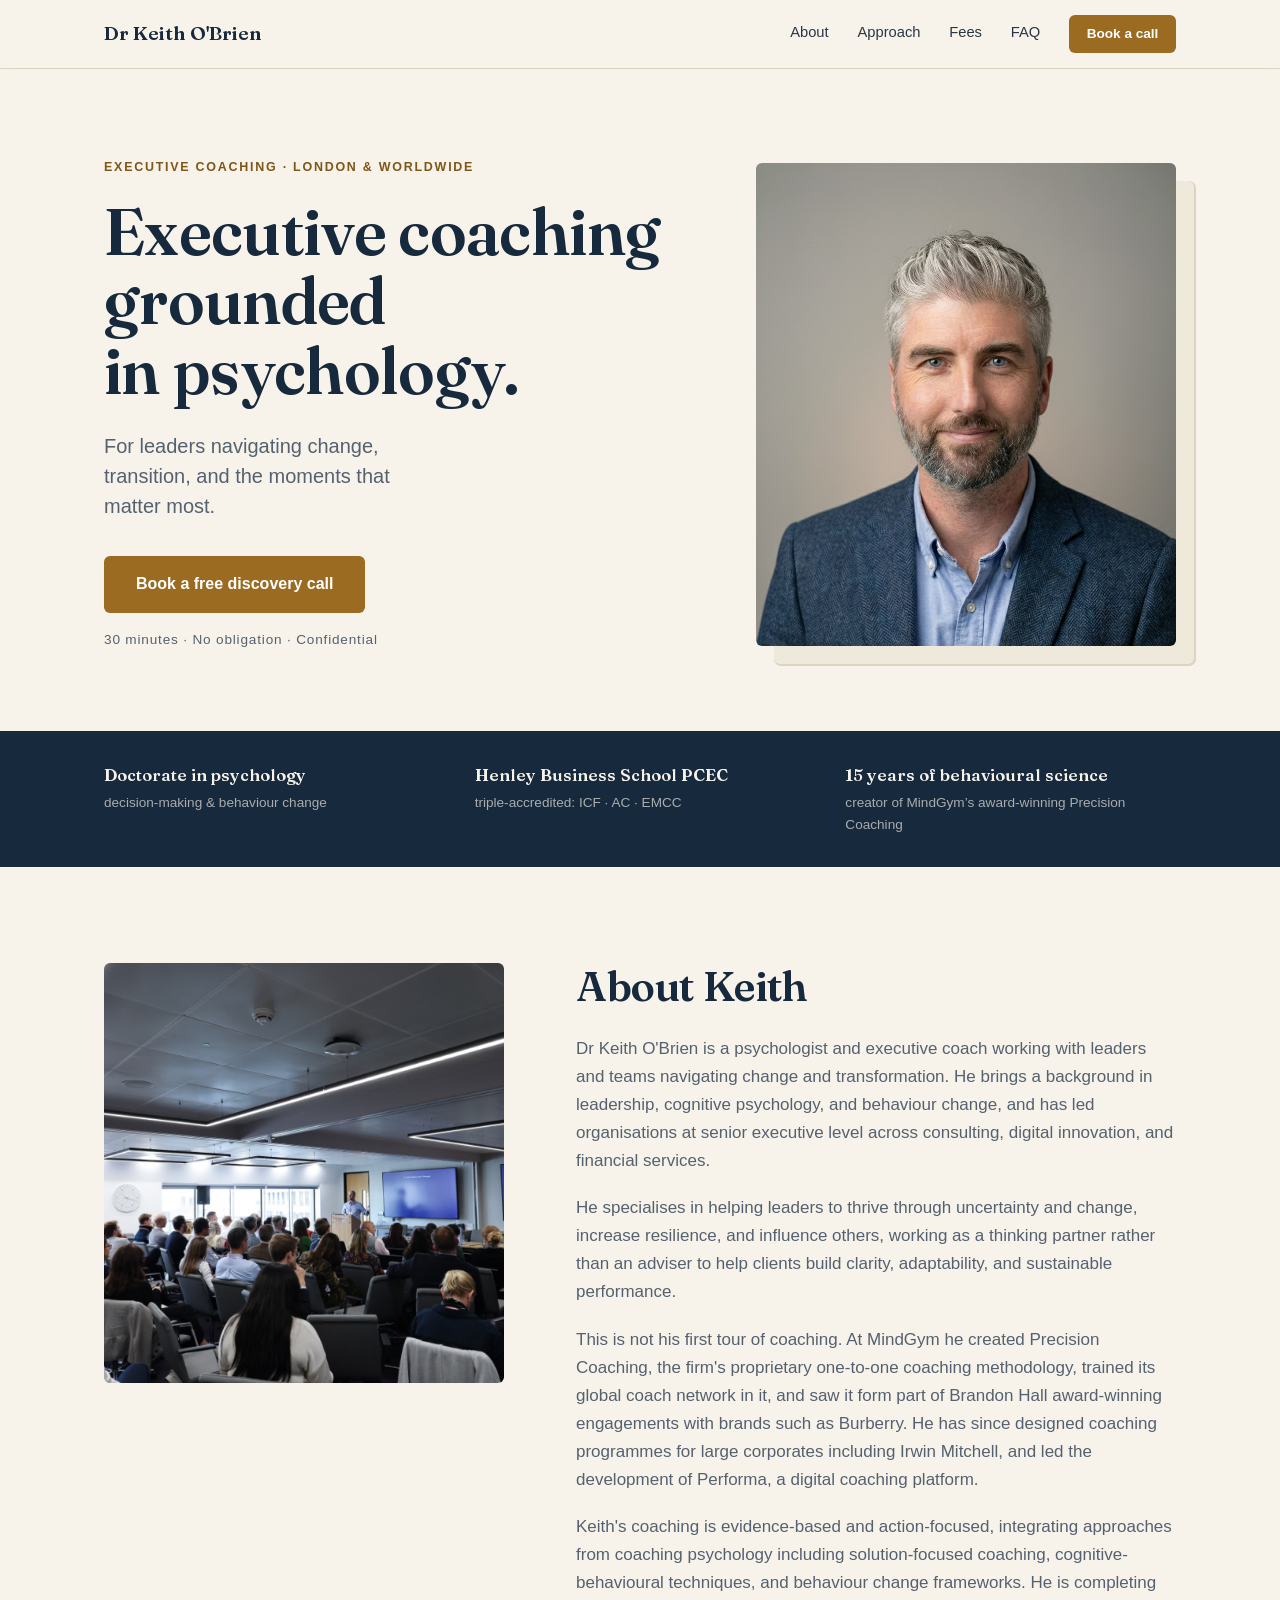
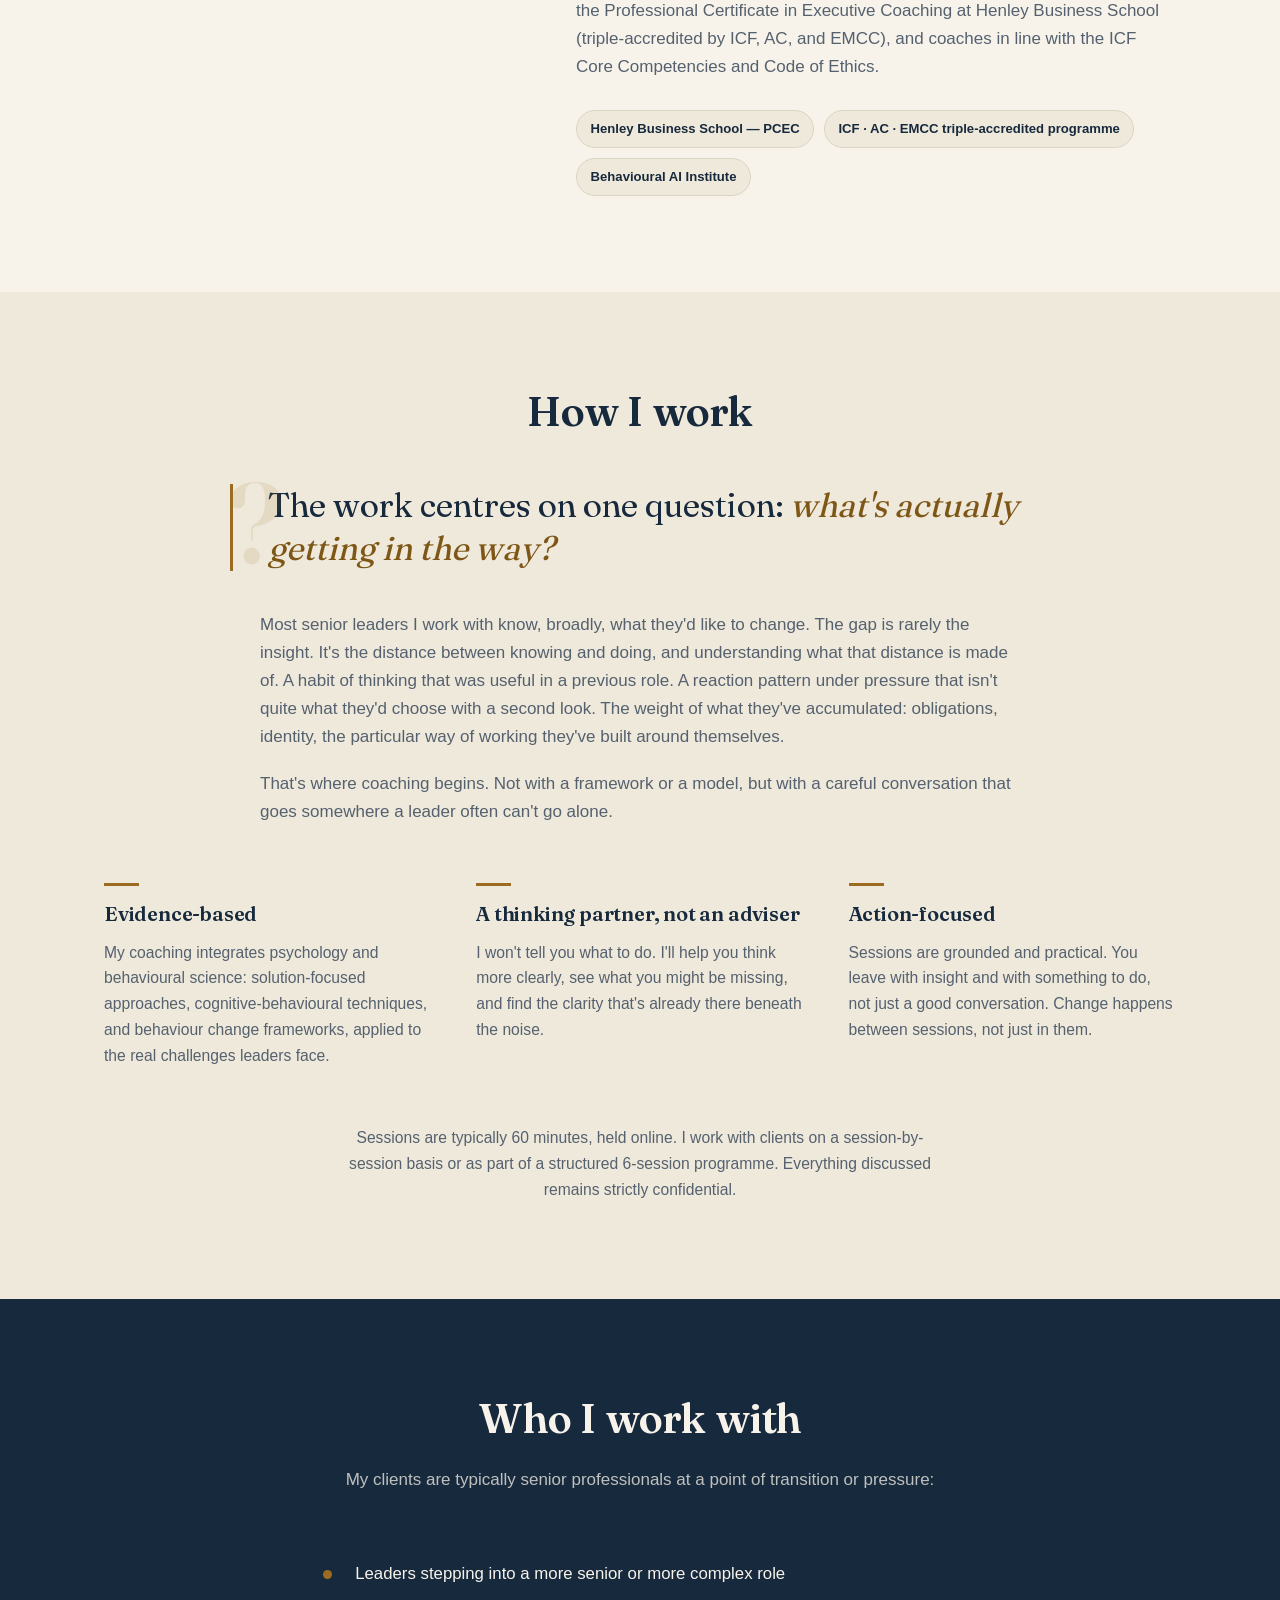
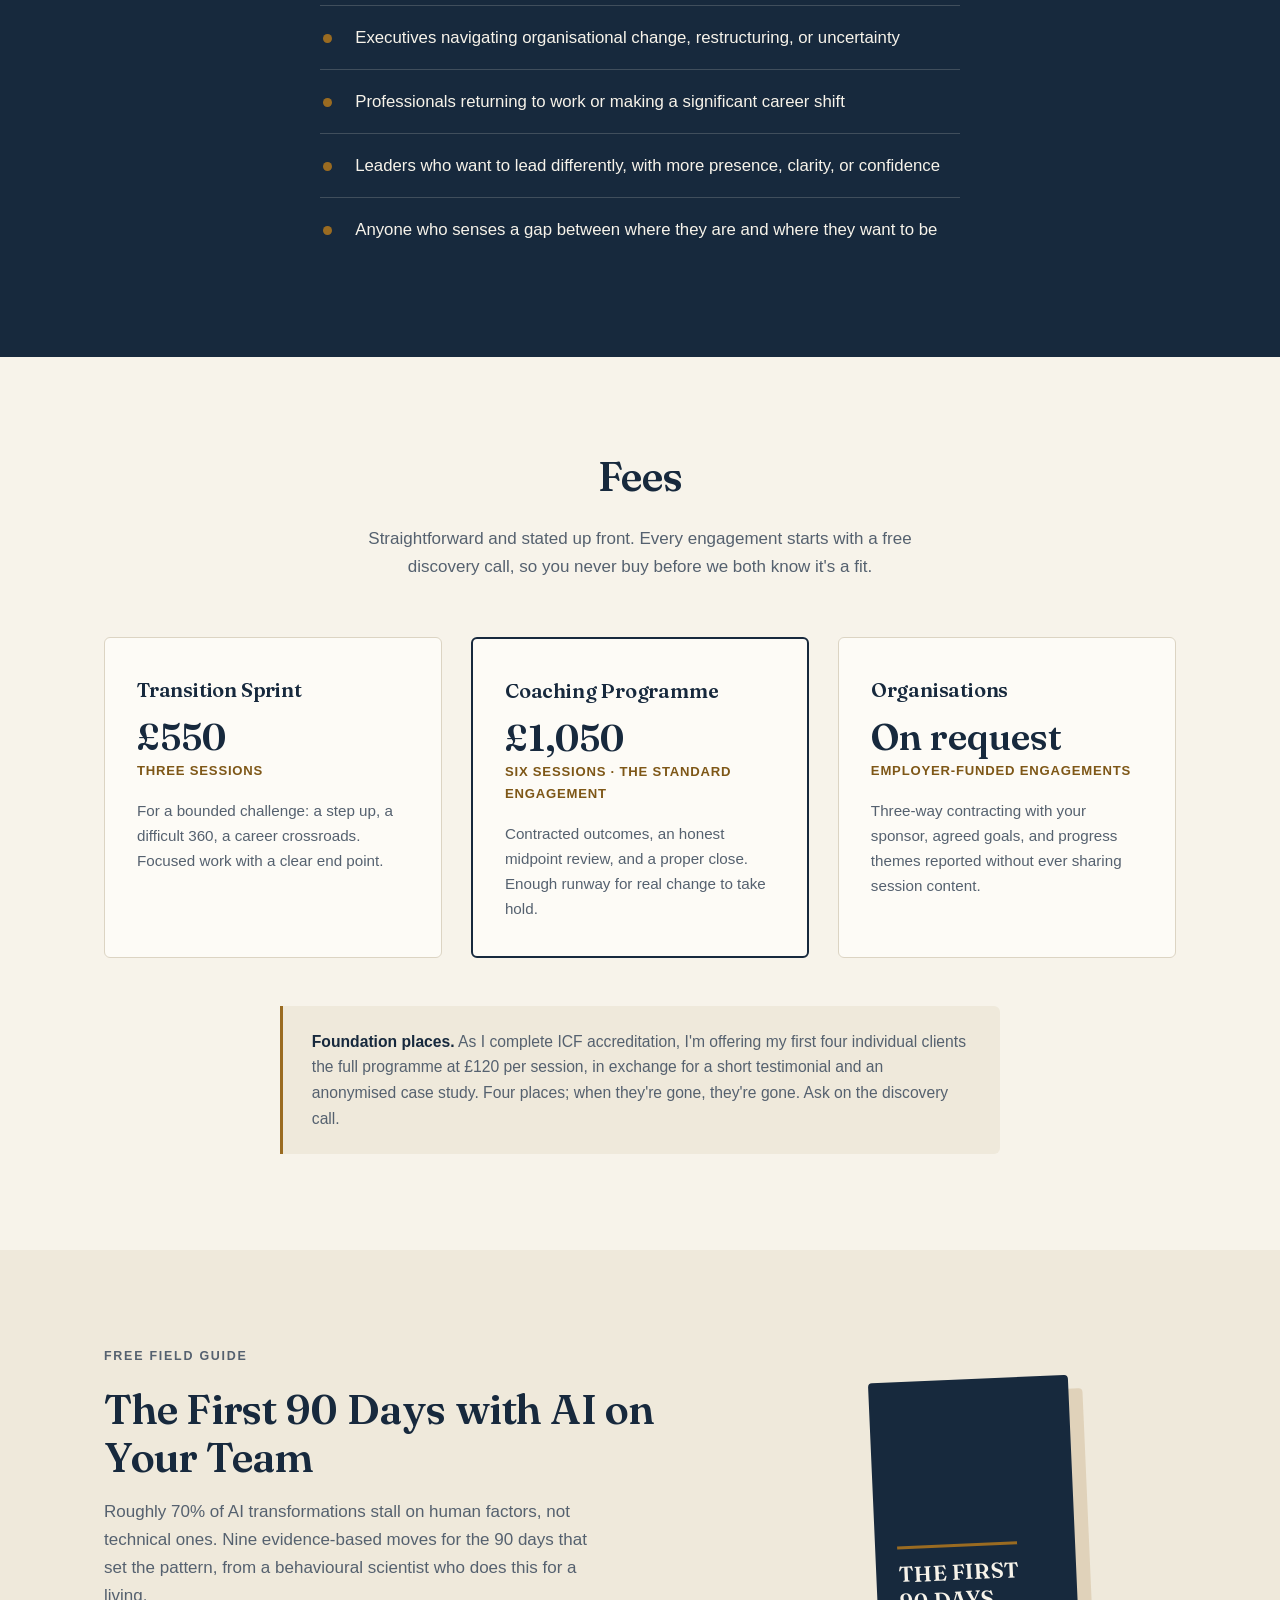
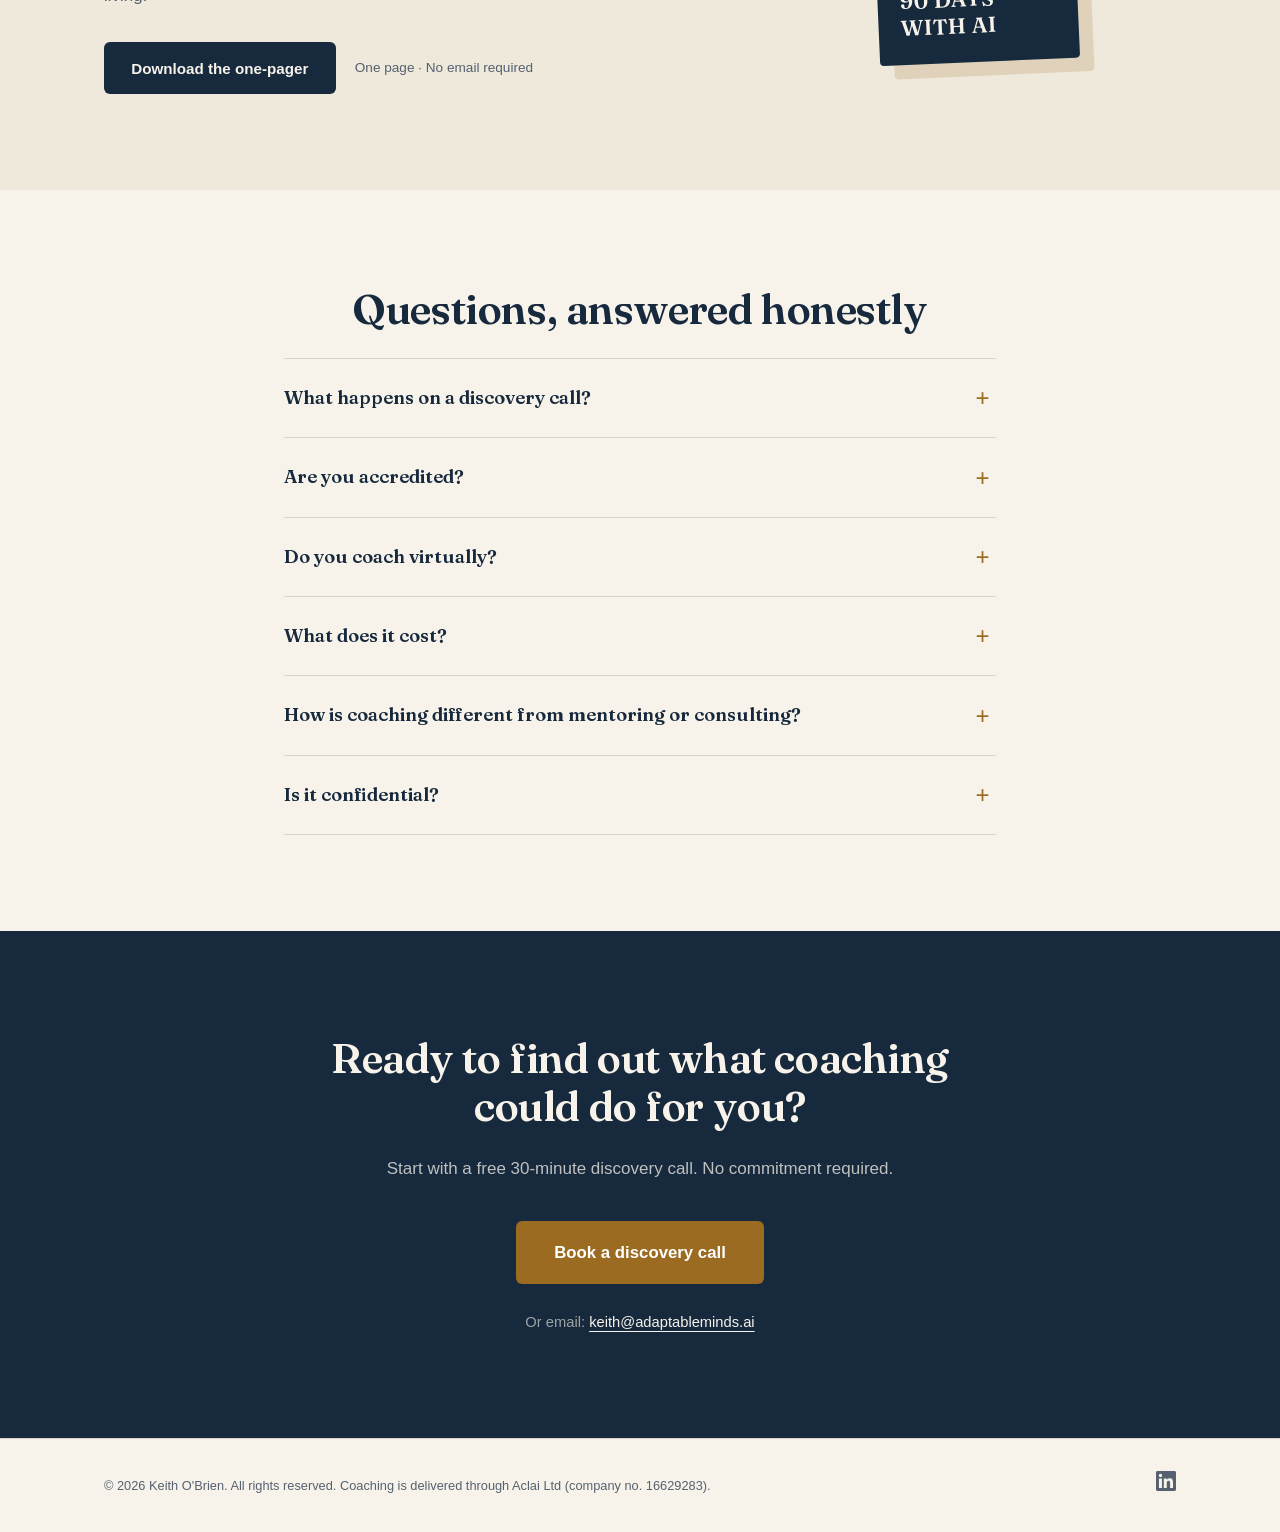
==== index.html @ 2663811c "content: coaching-systems track record in About + credentials strip (Precision Coaching, Brandon Hal" ====
<!DOCTYPE html>
<html lang="en-GB">
<head>
  <meta charset="utf-8">
  <meta name="viewport" content="width=device-width, initial-scale=1">
  <title>Dr Keith O'Brien — Executive Coach &amp; Behavioural Scientist</title>
  <meta name="description" content="Evidence-based executive coaching from a psychologist and behavioural scientist, for leaders navigating change, transition and AI. London &amp; virtual.">
  <link rel="canonical" href="https://drkeithobrien.com/">
  <link rel="icon" href="assets/favicon.svg" type="image/svg+xml">

  <!-- Open Graph / social -->
  <meta property="og:type" content="website">
  <meta property="og:url" content="https://drkeithobrien.com/">
  <meta property="og:title" content="Dr Keith O'Brien — Executive Coach &amp; Behavioural Scientist">
  <meta property="og:description" content="Evidence-based executive coaching for leaders navigating change, transition and AI. London &amp; virtual.">
  <meta property="og:image" content="https://drkeithobrien.com/assets/og-image.png">
  <meta name="twitter:card" content="summary_large_image">
  <meta name="twitter:image" content="https://drkeithobrien.com/assets/og-image.png">

  <script type="application/ld+json">
  {
    "@context": "https://schema.org",
    "@type": "ProfessionalService",
    "name": "Dr Keith O'Brien — Executive Coaching",
    "description": "Evidence-based executive coaching from a psychologist and behavioural scientist, for senior leaders navigating change, transition and AI disruption.",
    "url": "https://drkeithobrien.com",
    "founder": {
      "@type": "Person",
      "name": "Dr Keith O'Brien",
      "jobTitle": "Executive Coach & Behavioural Scientist",
      "alumniOf": "Henley Business School"
    },
    "areaServed": ["London", "United Kingdom", "Remote"],
    "serviceType": "Executive Coaching",
    "priceRange": "££"
  }
  </script>

  <link rel="preload" href="assets/fonts/fraunces-latin.woff2" as="font" type="font/woff2" crossorigin>
  <link rel="stylesheet" href="styles.css">

  <!-- Analytics slot (Cloudflare Web Analytics — cookie-free, no banner needed).
       Uncomment and add your token from dash.cloudflare.com → Web Analytics:
  <script defer src="https://static.cloudflareinsights.com/beacon.min.js" data-cf-beacon='{"token": "YOUR_TOKEN"}'></script>
  -->
</head>
<body>

<a class="skip-link" href="#main">Skip to content</a>

<header class="nav" id="top">
  <div class="wrap nav-inner">
    <a class="nav-name" href="#top">Dr Keith O'Brien</a>
    <nav class="nav-links" id="nav-links" aria-label="Site">
      <a href="#about">About</a>
      <a href="#approach">Approach</a>
      <a href="#fees">Fees</a>
      <a href="#faq">FAQ</a>
      <a class="btn btn-small" href="https://calendar.app.google/C1CwyNU5dZQMs4tZA" target="_blank" rel="noopener noreferrer">Book a call</a>
    </nav>
    <button class="nav-toggle" id="nav-toggle" aria-expanded="false" aria-controls="nav-links" aria-label="Menu">
      <span></span><span></span>
    </button>
  </div>
</header>

<main id="main">

  <!-- ======================= HERO ======================= -->
  <section class="hero">
    <div class="wrap hero-grid">
      <div class="hero-copy rise">
        <p class="eyebrow">Executive coaching &middot; London &amp; worldwide</p>
        <h1>Executive coaching grounded in&nbsp;psychology.</h1>
        <p class="hero-sub">For leaders navigating change, transition, and the moments that matter most.</p>
        <p class="hero-cta">
          <a class="btn btn-primary" href="https://calendar.app.google/C1CwyNU5dZQMs4tZA" target="_blank" rel="noopener noreferrer">Book a free discovery call</a>
        </p>
        <p class="hero-note">30 minutes &middot; No obligation &middot; Confidential</p>
      </div>
      <figure class="hero-photo rise rise-late">
        <img src="assets/keith-photo.jpg" alt="Dr Keith O'Brien, executive coach" width="832" height="1248" fetchpriority="high">
      </figure>
    </div>
  </section>

  <!-- ================== CREDENTIALS STRIP ================== -->
  <section class="cred" aria-label="Credentials">
    <div class="wrap cred-inner">
      <p><strong>Doctorate in psychology</strong><span>decision-making &amp; behaviour change</span></p>
      <p><strong>Henley Business School PCEC</strong><span>triple-accredited: ICF &middot; AC &middot; EMCC</span></p>
      <p><strong>15 years of behavioural science</strong><span>creator of MindGym’s award-winning Precision Coaching</span></p>
    </div>
  </section>

  <!-- ======================= ABOUT ======================= -->
  <section class="about section" id="about">
    <div class="wrap about-grid">
      <figure class="about-photo reveal">
        <img src="assets/hero-speaking.jpg" alt="Dr Keith O'Brien speaking to an audience of leaders" width="1600" height="1067" loading="lazy">
      </figure>
      <div class="about-copy reveal">
        <h2>About Keith</h2>
        <p>Dr Keith O'Brien is a psychologist and executive coach working with leaders and teams navigating change and transformation. He brings a background in leadership, cognitive psychology, and behaviour change, and has led organisations at senior executive level across consulting, digital innovation, and financial services.</p>
        <p>He specialises in helping leaders to thrive through uncertainty and change, increase resilience, and influence others, working as a thinking partner rather than an adviser to help clients build clarity, adaptability, and sustainable performance.</p>
        <p>This is not his first tour of coaching. At MindGym he created Precision Coaching, the firm's proprietary one-to-one coaching methodology, trained its global coach network in it, and saw it form part of Brandon Hall award-winning engagements with brands such as Burberry. He has since designed coaching programmes for large corporates including Irwin Mitchell, and led the development of Performa, a digital coaching platform.</p>
        <p>Keith's coaching is evidence-based and action-focused, integrating approaches from coaching psychology including solution-focused coaching, cognitive-behavioural techniques, and behaviour change frameworks. He is completing the Professional Certificate in Executive Coaching at Henley Business School (triple-accredited by ICF, AC, and EMCC), and coaches in line with the ICF Core Competencies and Code of Ethics.</p>
        <ul class="badges" aria-label="Accreditations">
          <li>Henley Business School — PCEC</li>
          <li>ICF &middot; AC &middot; EMCC triple-accredited programme</li>
          <li>Behavioural AI Institute</li>
        </ul>
      </div>
    </div>
  </section>

  <!-- ====================== APPROACH ====================== -->
  <section class="approach section section-alt" id="approach">
    <div class="wrap">
      <h2 class="centered">How I work</h2>
      <div class="question reveal">
        <p class="question-mark" aria-hidden="true">?</p>
        <p class="question-text">The work centres on one question: <em>what's actually getting in the way?</em></p>
      </div>
      <div class="approach-lede reveal">
        <p>Most senior leaders I work with know, broadly, what they'd like to change. The gap is rarely the insight. It's the distance between knowing and doing, and understanding what that distance is made of. A habit of thinking that was useful in a previous role. A reaction pattern under pressure that isn't quite what they'd choose with a second look. The weight of what they've accumulated: obligations, identity, the particular way of working they've built around themselves.</p>
        <p>That's where coaching begins. Not with a framework or a model, but with a careful conversation that goes somewhere a leader often can't go alone.</p>
      </div>
      <div class="cols reveal">
        <div class="col">
          <h3>Evidence-based</h3>
          <p>My coaching integrates psychology and behavioural science: solution-focused approaches, cognitive-behavioural techniques, and behaviour change frameworks, applied to the real challenges leaders face.</p>
        </div>
        <div class="col">
          <h3>A thinking partner, not an adviser</h3>
          <p>I won't tell you what to do. I'll help you think more clearly, see what you might be missing, and find the clarity that's already there beneath the noise.</p>
        </div>
        <div class="col">
          <h3>Action-focused</h3>
          <p>Sessions are grounded and practical. You leave with insight and with something to do, not just a good conversation. Change happens between sessions, not just in them.</p>
        </div>
      </div>
      <p class="approach-logistics">Sessions are typically 60 minutes, held online. I work with clients on a session-by-session basis or as part of a structured 6-session programme. Everything discussed remains strictly confidential.</p>
    </div>
  </section>

  <!-- ==================== WHO I WORK WITH ==================== -->
  <section class="who section section-dark">
    <div class="wrap narrow">
      <h2 class="centered">Who I work with</h2>
      <p class="who-lede">My clients are typically senior professionals at a point of transition or pressure:</p>
      <ul class="who-list">
        <li>Leaders stepping into a more senior or more complex role</li>
        <li>Executives navigating organisational change, restructuring, or uncertainty</li>
        <li>Professionals returning to work or making a significant career shift</li>
        <li>Leaders who want to lead differently, with more presence, clarity, or confidence</li>
        <li>Anyone who senses a gap between where they are and where they want to be</li>
      </ul>
    </div>
  </section>

  <!-- ======================== FEES ======================== -->
  <section class="fees section" id="fees">
    <div class="wrap">
      <h2 class="centered">Fees</h2>
      <p class="fees-lede">Straightforward and stated up front. Every engagement starts with a free discovery call, so you never buy before we both know it's a fit.</p>
      <div class="fee-cards">
        <div class="fee-card reveal">
          <h3>Transition Sprint</h3>
          <p class="fee-price">£550</p>
          <p class="fee-meta">Three sessions</p>
          <p>For a bounded challenge: a step up, a difficult 360, a career crossroads. Focused work with a clear end point.</p>
        </div>
        <div class="fee-card fee-card-featured reveal">
          <h3>Coaching Programme</h3>
          <p class="fee-price">£1,050</p>
          <p class="fee-meta">Six sessions &middot; the standard engagement</p>
          <p>Contracted outcomes, an honest midpoint review, and a proper close. Enough runway for real change to take hold.</p>
        </div>
        <div class="fee-card reveal">
          <h3>Organisations</h3>
          <p class="fee-price">On request</p>
          <p class="fee-meta">Employer-funded engagements</p>
          <p>Three-way contracting with your sponsor, agreed goals, and progress themes reported without ever sharing session content.</p>
        </div>
      </div>
      <p class="fees-foundation"><strong>Foundation places.</strong> As I complete ICF accreditation, I'm offering my first four individual clients the full programme at £120 per session, in exchange for a short testimonial and an anonymised case study. Four places; when they're gone, they're gone. Ask on the discovery call.</p>
    </div>
  </section>

  <!-- ===================== LEAD MAGNET ===================== -->
  <section class="magnet section section-alt" id="guide">
    <div class="wrap magnet-inner reveal">
      <div class="magnet-copy">
        <p class="eyebrow">Free field guide</p>
        <h2>The First 90 Days with AI on Your Team</h2>
        <p>Roughly 70% of AI transformations stall on human factors, not technical ones. Nine evidence-based moves for the 90 days that set the pattern, from a behavioural scientist who does this for a living.</p>
        <p class="magnet-cta">
          <a class="btn btn-secondary" href="assets/first-90-days-with-ai.pdf" download>Download the one-pager</a>
          <span class="magnet-note">One page &middot; No email required</span>
        </p>
      </div>
      <div class="magnet-visual" aria-hidden="true">
        <div class="magnet-doc">
          <span>THE FIRST<br>90 DAYS<br>WITH AI</span>
        </div>
      </div>
    </div>
  </section>

  <!-- ===================== TESTIMONIALS =====================
       Ready to publish: uncomment when real client quotes arrive.
       One <figure> per quote. Do not publish placeholder quotes.

  <section class="quotes section" id="testimonials">
    <div class="wrap">
      <h2 class="centered">What clients say</h2>
      <div class="quote-grid">
        <figure class="quote-card">
          <blockquote>QUOTE TEXT</blockquote>
          <figcaption>NAME — ROLE, CONTEXT</figcaption>
        </figure>
      </div>
    </div>
  </section>
  ======================================================== -->

  <!-- ========================= FAQ ========================= -->
  <section class="faq section" id="faq">
    <div class="wrap narrow">
      <h2 class="centered">Questions, answered honestly</h2>
      <details>
        <summary>What happens on a discovery call?</summary>
        <p>Thirty minutes, free, confidential, no obligation. You talk about what's prompted the interest; I explain how I work; we both decide whether it's a fit. No hard sell. If I'm not the right coach for you, I'll say so.</p>
      </details>
      <details>
        <summary>Are you accredited?</summary>
        <p>I trained through Henley Business School's Professional Certificate in Executive Coaching, the UK's only triple-accredited programme (recognised by the ICF, AC and EMCC), and I'm completing my ICF accreditation. I coach in line with the ICF Core Competencies and Code of Ethics, with regular supervision.</p>
      </details>
      <details>
        <summary>Do you coach virtually?</summary>
        <p>Yes. Most coaching is virtual, and the evidence shows outcomes are equivalent to in-person. I meet London clients face-to-face where it helps.</p>
      </details>
      <details>
        <summary>What does it cost?</summary>
        <p>A six-session programme is £1,050; a three-session Transition Sprint is £550. Organisational engagements are priced separately. A limited number of foundation places are available at a reduced rate while I complete my ICF hours. Ask on the discovery call.</p>
      </details>
      <details>
        <summary>How is coaching different from mentoring or consulting?</summary>
        <p>A consultant brings answers; a mentor brings experience; a coach brings the questions that help you find your own way through. I hold the psychology and behavioural science lightly in the background. It shapes what I notice and ask; it's not a lecture you receive.</p>
      </details>
      <details>
        <summary>Is it confidential?</summary>
        <p>Completely. Nothing you say leaves the room, including in organisational engagements, where sponsors receive agreed goals and progress themes, never content.</p>
      </details>
    </div>
  </section>

  <!-- ====================== FINAL CTA ====================== -->
  <section class="cta section-dark">
    <div class="wrap narrow centered">
      <h2>Ready to find out what coaching could do for&nbsp;you?</h2>
      <p class="cta-sub">Start with a free 30-minute discovery call. No commitment required.</p>
      <p><a class="btn btn-primary btn-large" href="https://calendar.app.google/C1CwyNU5dZQMs4tZA" target="_blank" rel="noopener noreferrer">Book a discovery call</a></p>
      <p class="cta-email">Or email: <a href="mailto:keith@adaptableminds.ai">keith@adaptableminds.ai</a></p>
    </div>
  </section>

</main>

<footer class="footer">
  <div class="wrap footer-inner">
    <p>© 2026 Keith O'Brien. All rights reserved. Coaching is delivered through Aclai Ltd (company no. 16629283).</p>
    <a href="https://www.linkedin.com/in/keithmobrien/" target="_blank" rel="noopener noreferrer" aria-label="Keith O'Brien on LinkedIn">
      <svg width="20" height="20" viewBox="0 0 24 24" fill="currentColor" aria-hidden="true"><path d="M20.45 20.45h-3.55v-5.57c0-1.33-.03-3.04-1.85-3.04-1.86 0-2.14 1.45-2.14 2.94v5.67H9.35V9h3.41v1.56h.05c.47-.9 1.63-1.85 3.36-1.85 3.6 0 4.27 2.37 4.27 5.45v6.29zM5.34 7.43a2.06 2.06 0 1 1 0-4.12 2.06 2.06 0 0 1 0 4.12zM7.12 20.45H3.56V9h3.56v11.45zM22.22 0H1.77C.79 0 0 .77 0 1.72v20.55C0 23.23.79 24 1.77 24h20.45c.98 0 1.78-.77 1.78-1.73V1.72C24 .77 23.2 0 22.22 0z"/></svg>
    </a>
  </div>
</footer>

<script src="site.js" defer></script>
</body>
</html>
---- styles.css ----
/* ============================================================
   Dr Keith O'Brien — drkeithobrien.com
   Editorial authority: ivory ground, deep ink anchor, brass accent.
   Hand-written CSS. No framework. No external requests.
   ============================================================ */

@font-face {
  font-family: 'Fraunces';
  src: url('assets/fonts/fraunces-latin.woff2') format('woff2');
  font-weight: 300 700;
  font-style: normal;
  font-display: swap;
}

:root {
  --ivory: #F7F3EA;
  --ivory-deep: #EFE9DB;
  --ink: #17293D;
  --ink-soft: #22374F;
  --text: #2A3644;
  --text-muted: #55616F;
  --brass: #9A6B21;
  --brass-deep: #7E5717;
  --line: #DCD4C3;
  --line-dark: rgba(247, 243, 234, 0.18);
  --serif: 'Fraunces', 'Iowan Old Style', Palatino, Georgia, serif;
  --sans: 'Avenir Next', 'Segoe UI', 'Helvetica Neue', Helvetica, Arial, sans-serif;
  --wrap: 1120px;
  --radius: 6px;
}

* { margin: 0; padding: 0; box-sizing: border-box; }

html { scroll-behavior: smooth; scroll-padding-top: 5rem; }
@media (prefers-reduced-motion: reduce) {
  html { scroll-behavior: auto; }
  .reveal { opacity: 1 !important; transform: none !important; transition: none !important; }
}

body {
  font-family: var(--sans);
  font-size: 1.0625rem;
  line-height: 1.65;
  color: var(--text);
  background: var(--ivory);
  -webkit-font-smoothing: antialiased;
  text-rendering: optimizeLegibility;
}

img { max-width: 100%; height: auto; display: block; }

.wrap { max-width: var(--wrap); margin: 0 auto; padding: 0 1.5rem; }
.narrow { max-width: 760px; }
.centered { text-align: center; }
.section { padding: 6rem 0; }
.section-alt { background: var(--ivory-deep); }
.section-dark { background: var(--ink); color: var(--ivory); }

h1, h2, h3 { font-family: var(--serif); font-weight: 600; color: var(--ink); letter-spacing: -0.01em; }
.section-dark h2, .section-dark h3 { color: var(--ivory); }
h2 { font-size: clamp(1.9rem, 4vw, 2.6rem); line-height: 1.15; margin-bottom: 1.5rem; }
h3 { font-size: 1.25rem; margin-bottom: 0.6rem; }

.eyebrow {
  font-size: 0.78rem;
  font-weight: 600;
  letter-spacing: 0.14em;
  text-transform: uppercase;
  color: var(--brass-deep);
  margin-bottom: 1.2rem;
}

.skip-link {
  position: absolute; left: -999px; top: 0; z-index: 100;
  background: var(--ink); color: var(--ivory); padding: 0.6rem 1rem;
}
.skip-link:focus { left: 0; }

/* ---------- Buttons ---------- */
.btn {
  display: inline-block;
  font-family: var(--sans);
  font-weight: 600;
  text-decoration: none;
  border-radius: var(--radius);
  transition: background-color 0.18s ease, color 0.18s ease, transform 0.18s ease;
}
.btn-primary {
  background: var(--brass);
  color: #fff;
  padding: 0.95rem 2rem;
  font-size: 1rem;
}
.btn-primary:hover { background: var(--brass-deep); transform: translateY(-1px); }
.btn-large { padding: 1.1rem 2.4rem; font-size: 1.05rem; }
.btn-secondary {
  background: var(--ink);
  color: var(--ivory);
  padding: 0.85rem 1.7rem;
  font-size: 0.95rem;
}
.btn-secondary:hover { background: var(--ink-soft); }
.btn-small {
  background: var(--brass);
  color: #fff;
  padding: 0.5rem 1.1rem;
  font-size: 0.85rem;
}
.btn-small:hover { background: var(--brass-deep); }

/* ---------- Nav ---------- */
.nav {
  position: sticky; top: 0; z-index: 50;
  background: rgba(247, 243, 234, 0.92);
  backdrop-filter: blur(8px);
  border-bottom: 1px solid var(--line);
}
.nav-inner {
  display: flex; align-items: center; justify-content: space-between;
  height: 4.25rem;
}
.nav-name {
  font-family: var(--serif);
  font-size: 1.2rem;
  font-weight: 600;
  color: var(--ink);
  text-decoration: none;
}
.nav-links { display: flex; align-items: center; gap: 1.8rem; }
.nav-links a:not(.btn) {
  font-size: 0.92rem; font-weight: 500;
  color: var(--text); text-decoration: none;
  border-bottom: 2px solid transparent;
  padding-bottom: 2px;
  transition: border-color 0.15s ease;
}
.nav-links a:not(.btn):hover { border-color: var(--brass); }
.nav-toggle { display: none; }

/* ---------- Hero ---------- */
.hero { padding: 5.5rem 0 5rem; position: relative; overflow: hidden; }
.hero::after {
  /* quiet editorial rule: a single brass hairline down the page gutter */
  content: '';
  position: absolute; top: 0; bottom: 0; left: 50%;
  width: 1px; background: transparent;
}
.hero-grid {
  display: grid;
  grid-template-columns: minmax(0, 7fr) minmax(0, 5fr);
  gap: 4rem;
  align-items: center;
}
.hero h1 {
  font-size: clamp(2.6rem, 6vw, 4.1rem);
  line-height: 1.06;
  margin-bottom: 1.6rem;
}
.hero-sub {
  font-size: 1.25rem;
  line-height: 1.5;
  color: var(--text-muted);
  max-width: 30ch;
  margin-bottom: 2.2rem;
}
.hero-note { margin-top: 1rem; font-size: 0.85rem; letter-spacing: 0.06em; color: var(--text-muted); }
.hero-photo { position: relative; }
.hero-photo img {
  border-radius: var(--radius);
  aspect-ratio: 4 / 4.6;
  object-fit: cover;
  object-position: top;
  box-shadow: 18px 18px 0 0 var(--ivory-deep), 19px 19px 0 1px var(--line);
}

/* ---------- Credentials strip ---------- */
.cred { background: var(--ink); color: var(--ivory); padding: 1.9rem 0; }
.cred-inner {
  display: grid; grid-template-columns: repeat(3, 1fr); gap: 2.5rem;
}
.cred p { display: flex; flex-direction: column; gap: 0.15rem; font-size: 0.95rem; }
.cred strong { font-family: var(--serif); font-size: 1.05rem; font-weight: 600; }
.cred span { color: rgba(247, 243, 234, 0.65); font-size: 0.85rem; }

/* ---------- About ---------- */
.about-grid {
  display: grid;
  grid-template-columns: minmax(0, 2fr) minmax(0, 3fr);
  gap: 4.5rem;
  align-items: start;
}
.about-photo img {
  border-radius: var(--radius);
  aspect-ratio: 4 / 4.2;
  object-fit: cover;
  object-position: 55% 25%;
}
.about-copy p { margin-bottom: 1.2rem; color: var(--text-muted); }
.badges { list-style: none; display: flex; flex-wrap: wrap; gap: 0.6rem; padding-top: 0.6rem; }
.badges li {
  font-size: 0.82rem; font-weight: 600;
  color: var(--ink);
  background: var(--ivory-deep);
  border: 1px solid var(--line);
  padding: 0.45rem 0.85rem;
  border-radius: 999px;
}

/* ---------- Approach ---------- */
.question {
  max-width: 820px; margin: 3rem auto 2.5rem;
  position: relative;
  padding-left: 2.2rem;
  border-left: 3px solid var(--brass);
}
.question-mark {
  position: absolute; left: -0.4rem; top: -3.2rem;
  font-family: var(--serif); font-size: 7rem; font-weight: 600;
  color: var(--brass); opacity: 0.12;
  user-select: none;
}
.question-text {
  font-family: var(--serif);
  font-size: clamp(1.5rem, 3.2vw, 2.1rem);
  line-height: 1.3;
  color: var(--ink);
}
.question-text em { font-style: italic; color: var(--brass-deep); }
.approach-lede { max-width: 760px; margin: 0 auto 3.5rem; }
.approach-lede p { margin-bottom: 1.2rem; color: var(--text-muted); }
.cols { display: grid; grid-template-columns: repeat(3, 1fr); gap: 2.8rem; }
.col p { color: var(--text-muted); font-size: 0.98rem; }
.col h3 { position: relative; padding-top: 0.9rem; }
.col h3::before {
  content: ''; position: absolute; top: 0; left: 0;
  width: 2.2rem; height: 3px; background: var(--brass);
}
.approach-logistics {
  text-align: center; max-width: 620px;
  margin: 3.5rem auto 0;
  color: var(--text-muted); font-size: 0.98rem;
}

/* ---------- Who ---------- */
.who-lede { text-align: center; color: rgba(247, 243, 234, 0.75); margin-bottom: 3rem; }
.who-list { list-style: none; max-width: 640px; margin: 0 auto; }
.who-list li {
  position: relative;
  padding: 1.1rem 0 1.1rem 2.2rem;
  border-bottom: 1px solid var(--line-dark);
  font-size: 1.05rem;
}
.who-list li:last-child { border-bottom: none; }
.who-list li::before {
  content: ''; position: absolute; left: 0.2rem; top: 1.75rem;
  width: 0.55rem; height: 0.55rem; border-radius: 50%;
  background: var(--brass);
}

/* ---------- Fees ---------- */
.fees-lede { text-align: center; color: var(--text-muted); max-width: 560px; margin: 0 auto 3.5rem; }
.fee-cards { display: grid; grid-template-columns: repeat(3, 1fr); gap: 1.8rem; align-items: stretch; }
.fee-card {
  background: #FDFBF6;
  border: 1px solid var(--line);
  border-radius: var(--radius);
  padding: 2.2rem 2rem;
}
.fee-card-featured { border: 2px solid var(--ink); position: relative; }
.fee-price { font-family: var(--serif); font-size: 2.3rem; font-weight: 600; color: var(--ink); line-height: 1; margin: 0.8rem 0 0.3rem; }
.fee-meta { font-size: 0.82rem; letter-spacing: 0.06em; text-transform: uppercase; color: var(--brass-deep); font-weight: 600; margin-bottom: 1rem; }
.fee-card > p:last-child { color: var(--text-muted); font-size: 0.95rem; }
.fees-foundation {
  max-width: 720px; margin: 3rem auto 0;
  padding: 1.4rem 1.8rem;
  background: var(--ivory-deep);
  border-left: 3px solid var(--brass);
  border-radius: 0 var(--radius) var(--radius) 0;
  font-size: 0.98rem; color: var(--text-muted);
}
.fees-foundation strong { color: var(--ink); }

/* ---------- Lead magnet ---------- */
.magnet-inner {
  display: grid; grid-template-columns: minmax(0, 3fr) minmax(0, 2fr);
  gap: 4rem; align-items: center;
}
.magnet-copy h2 { margin-bottom: 1rem; }
.magnet-copy > p { color: var(--text-muted); max-width: 52ch; }
.magnet-cta { margin-top: 2rem; display: flex; align-items: center; gap: 1.2rem; flex-wrap: wrap; }
.magnet-note { font-size: 0.85rem; color: var(--text-muted); }
.magnet-visual { display: flex; justify-content: center; }
.magnet-doc {
  width: 200px; aspect-ratio: 1 / 1.414;
  background: var(--ink);
  border-radius: 4px;
  display: flex; align-items: flex-end;
  padding: 1.4rem;
  box-shadow: 14px 14px 0 0 rgba(154, 107, 33, 0.18);
  transform: rotate(-2.5deg);
}
.magnet-doc span {
  font-family: var(--serif); font-weight: 600;
  color: var(--ivory); font-size: 1.35rem; line-height: 1.25;
  border-top: 3px solid var(--brass); padding-top: 0.8rem;
}

/* ---------- Quotes (dormant until real testimonials) ---------- */
.quote-grid { display: grid; grid-template-columns: repeat(2, 1fr); gap: 1.8rem; }
.quote-card {
  background: #FDFBF6; border: 1px solid var(--line); border-radius: var(--radius);
  padding: 2rem;
}
.quote-card blockquote { font-family: var(--serif); font-size: 1.1rem; color: var(--ink); margin-bottom: 1rem; }
.quote-card figcaption { font-size: 0.88rem; color: var(--text-muted); }

/* ---------- FAQ ---------- */
.faq details {
  border-bottom: 1px solid var(--line);
  padding: 0.4rem 0;
}
.faq details:first-of-type { border-top: 1px solid var(--line); }
.faq summary {
  font-family: var(--serif);
  font-size: 1.15rem; font-weight: 600;
  color: var(--ink);
  padding: 1.1rem 2.4rem 1.1rem 0;
  cursor: pointer;
  list-style: none;
  position: relative;
}
.faq summary::-webkit-details-marker { display: none; }
.faq summary::after {
  content: '+';
  position: absolute; right: 0.4rem; top: 50%;
  transform: translateY(-50%);
  font-family: var(--sans); font-size: 1.5rem; font-weight: 300;
  color: var(--brass);
  transition: transform 0.2s ease;
}
.faq details[open] summary::after { transform: translateY(-50%) rotate(45deg); }
.faq details p { padding: 0 0 1.4rem; color: var(--text-muted); max-width: 65ch; }

/* ---------- Final CTA ---------- */
.cta { padding: 6.5rem 0; }
.cta-sub { color: rgba(247, 243, 234, 0.75); margin-bottom: 2.4rem; }
.cta-email { margin-top: 1.6rem; font-size: 0.92rem; color: rgba(247, 243, 234, 0.6); }
.cta-email a { color: var(--ivory); text-underline-offset: 4px; }

/* ---------- Footer ---------- */
.footer { background: var(--ivory); border-top: 1px solid var(--line); padding: 2rem 0; }
.footer-inner { display: flex; align-items: center; justify-content: space-between; gap: 1rem; }
.footer p { font-size: 0.8rem; color: var(--text-muted); }
.footer a { color: var(--text-muted); }
.footer a:hover { color: var(--ink); }

/* ---------- Hero entrance (CSS-only; never depends on JS) ---------- */
@keyframes rise {
  from { opacity: 0; transform: translateY(16px); }
  to   { opacity: 1; transform: none; }
}
.rise { animation: rise 0.7s ease both; }
.rise-late { animation-delay: 0.15s; }
@media (prefers-reduced-motion: reduce) {
  .rise, .rise-late { animation: none; }
}

/* ---------- Scroll reveals ---------- */
.reveal { opacity: 0; transform: translateY(16px); transition: opacity 0.6s ease, transform 0.6s ease; }
.reveal.in { opacity: 1; transform: none; }
.reveal-late { transition-delay: 0.15s; }

/* ---------- Responsive ---------- */
@media (max-width: 900px) {
  .section { padding: 4.5rem 0; }
  .hero { padding: 3.5rem 0; }
  .hero-grid, .about-grid, .magnet-inner { grid-template-columns: 1fr; gap: 2.8rem; }
  .hero-photo { max-width: 440px; }
  .hero-sub { max-width: none; }
  .cred-inner { grid-template-columns: 1fr; gap: 1.3rem; }
  .cols, .fee-cards, .quote-grid { grid-template-columns: 1fr; gap: 2.2rem; }
  .about-photo { max-width: 340px; }
  .magnet-visual { justify-content: flex-start; padding-left: 1rem; }

  .nav-toggle {
    display: flex; flex-direction: column; gap: 6px;
    background: none; border: none; cursor: pointer; padding: 8px;
  }
  .nav-toggle span { width: 24px; height: 2px; background: var(--ink); transition: transform 0.2s ease; }
  .nav-toggle[aria-expanded="true"] span:first-child { transform: translateY(4px) rotate(45deg); }
  .nav-toggle[aria-expanded="true"] span:last-child { transform: translateY(-4px) rotate(-45deg); }
  .nav-links {
    display: none;
    position: absolute; top: 4.25rem; left: 0; right: 0;
    background: var(--ivory);
    border-bottom: 1px solid var(--line);
    flex-direction: column; align-items: flex-start;
    padding: 1.2rem 1.5rem 1.6rem; gap: 1.1rem;
  }
  .nav-links.open { display: flex; }
}
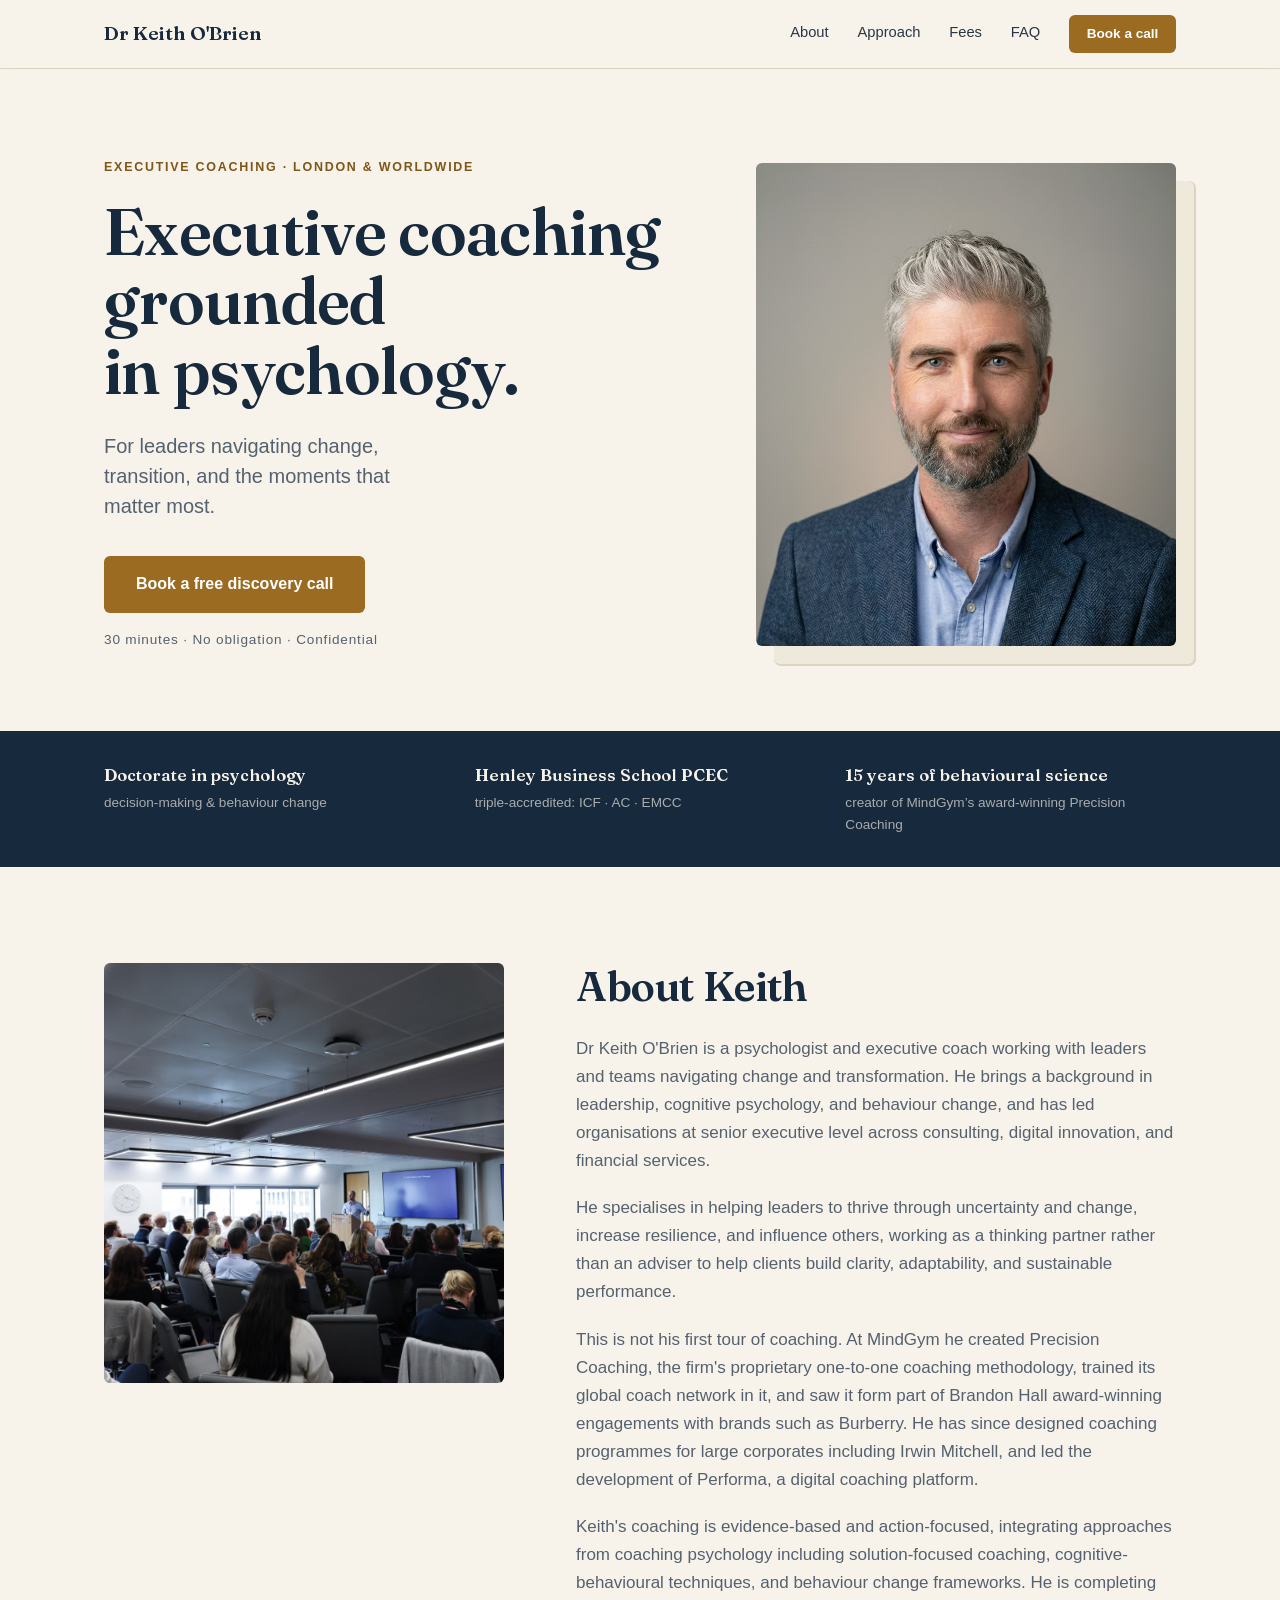
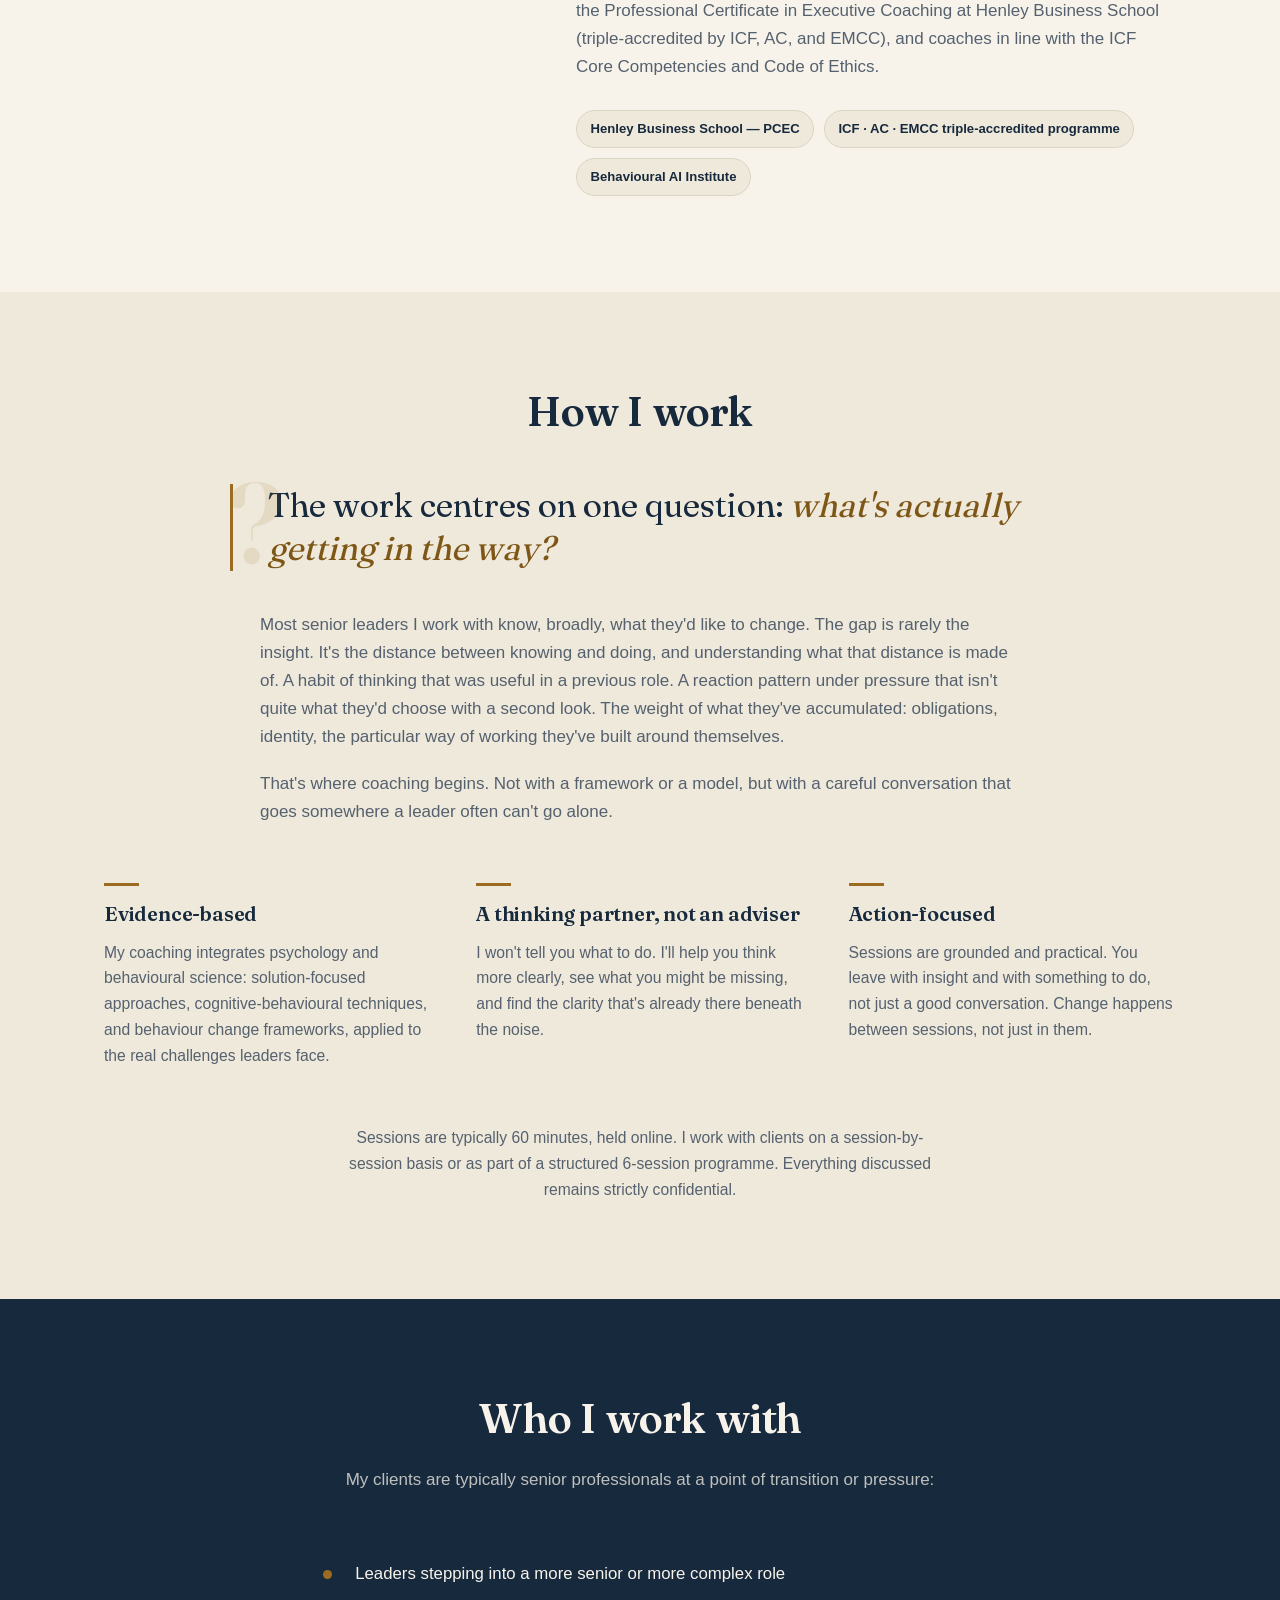
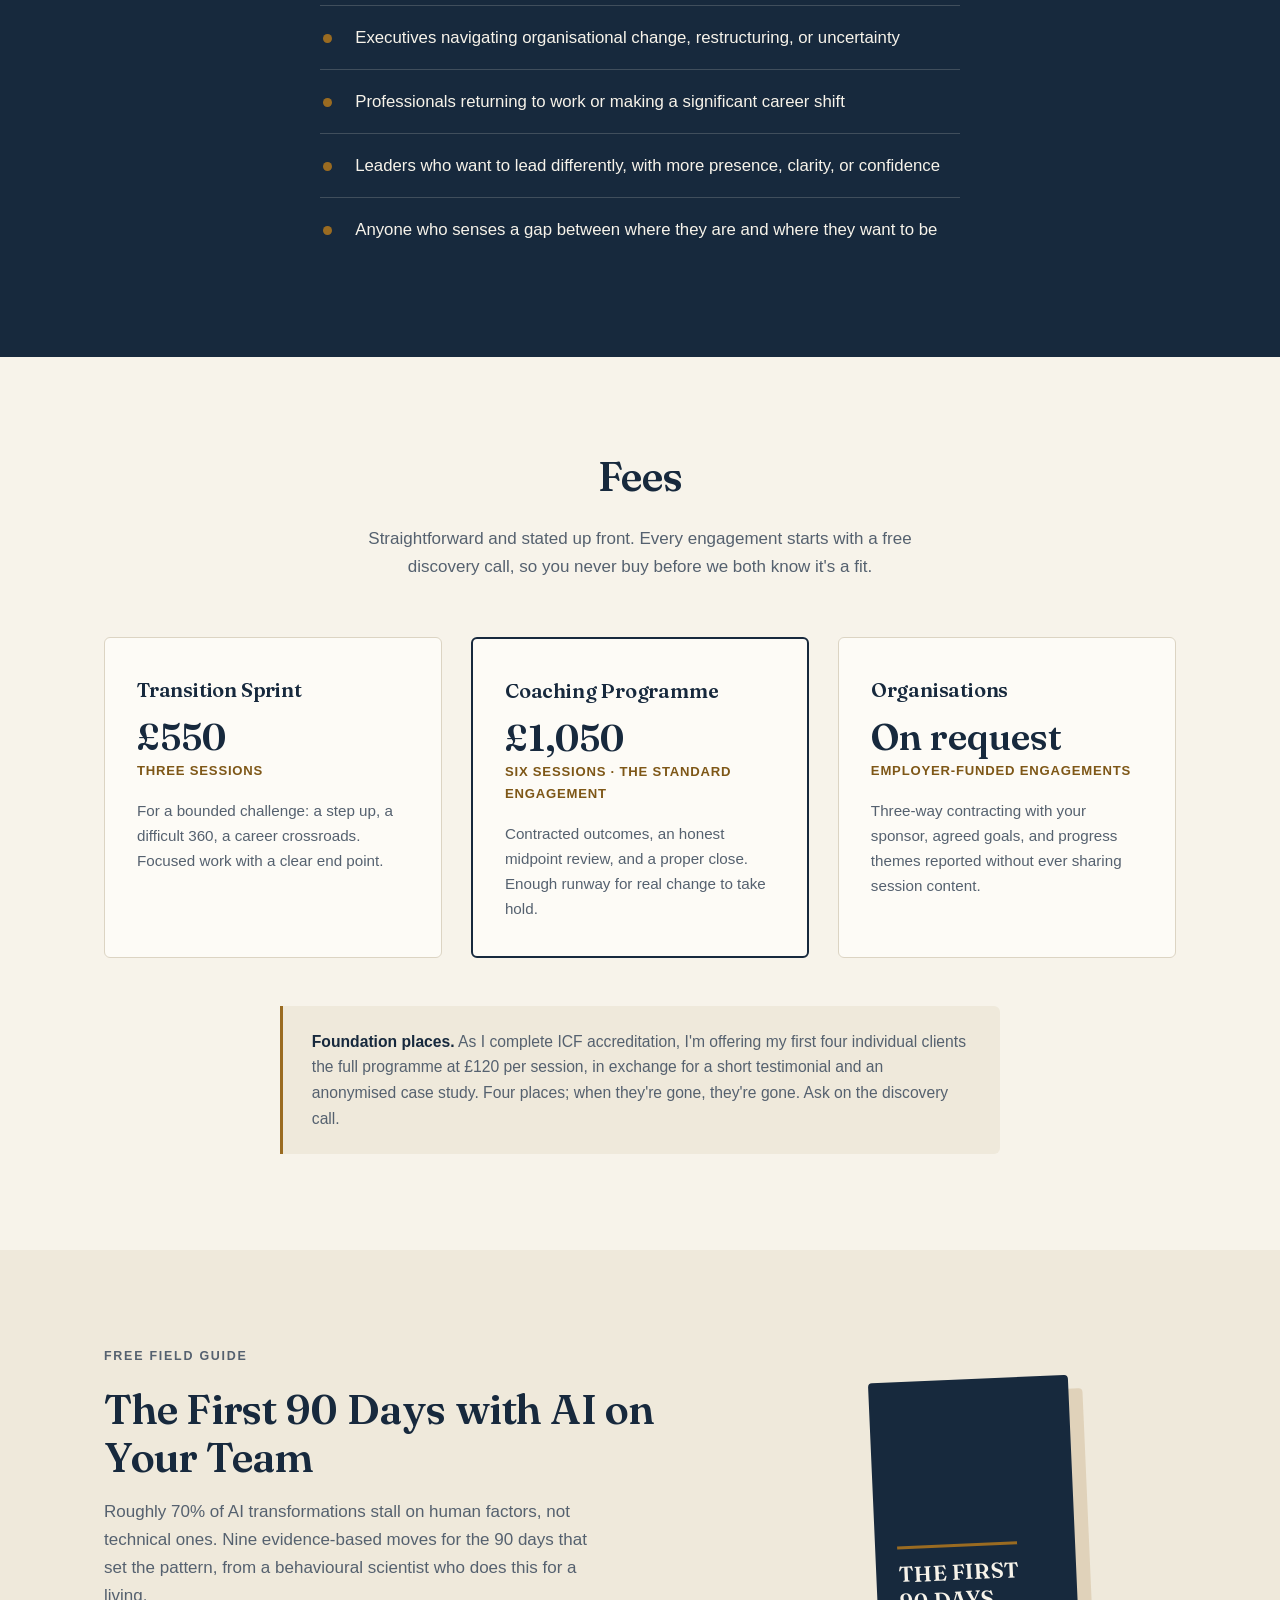
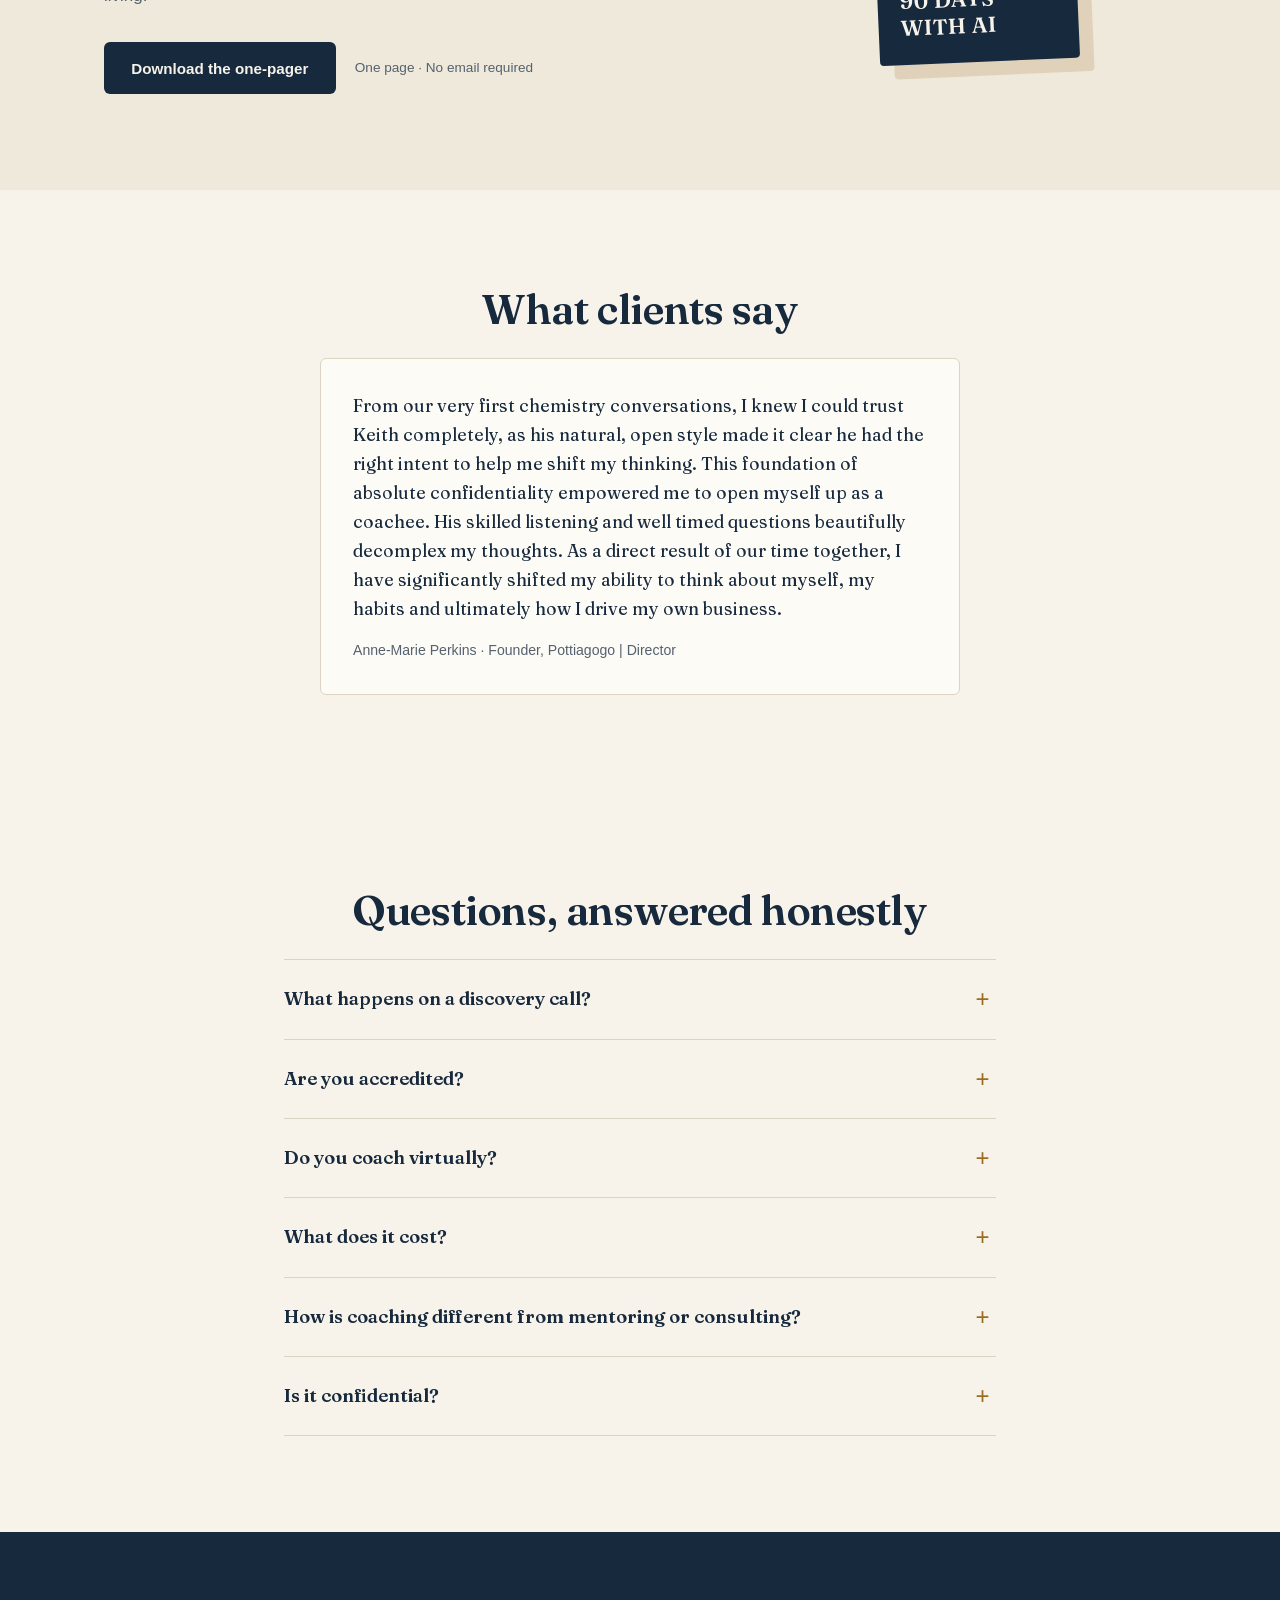
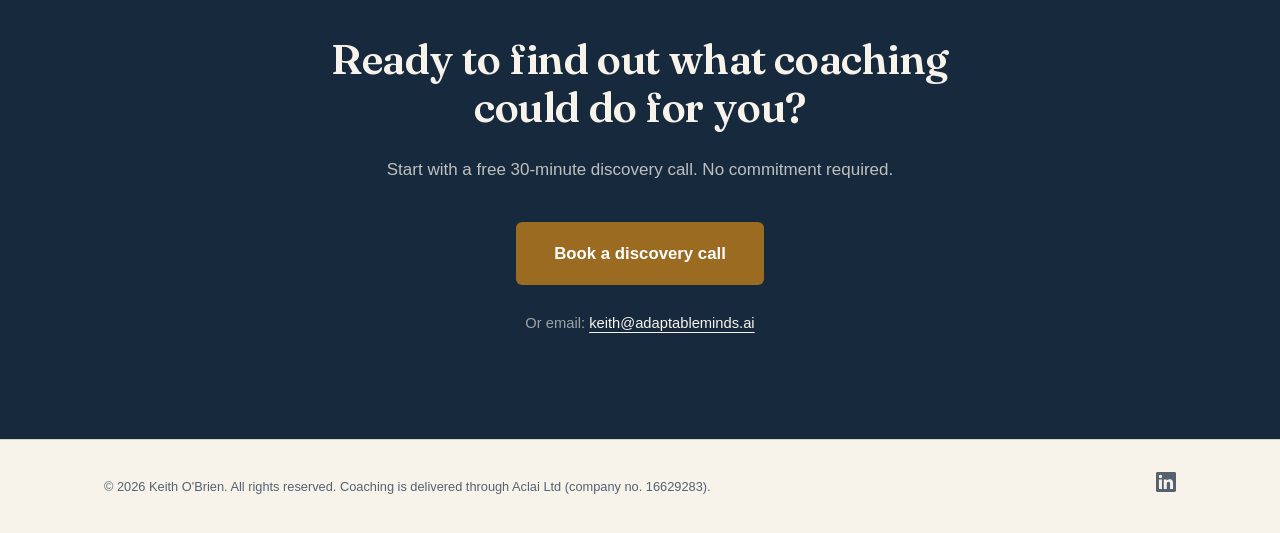
==== commit 49c92746: "content: publish first real testimonial (Anne-Marie Perkins) in the testimonials section Verbatim cl" ====
--- a/index.html
+++ b/index.html
@@ -209,21 +209,20 @@
   </section>
 
   <!-- ===================== TESTIMONIALS =====================
-       Ready to publish: uncomment when real client quotes arrive.
-       One <figure> per quote. Do not publish placeholder quotes.
+       One <figure class="quote-card"> per quote. Real, cleared quotes only; never placeholder or invented. -->
 
   <section class="quotes section" id="testimonials">
     <div class="wrap">
       <h2 class="centered">What clients say</h2>
-      <div class="quote-grid">
+      <!-- single-quote state: centred. When a second quote is added, remove the inline style to restore the 2-column grid. -->
+      <div class="quote-grid" style="grid-template-columns: minmax(0, 640px); justify-content: center;">
         <figure class="quote-card">
-          <blockquote>QUOTE TEXT</blockquote>
-          <figcaption>NAME — ROLE, CONTEXT</figcaption>
+          <blockquote>From our very first chemistry conversations, I knew I could trust Keith completely, as his natural, open style made it clear he had the right intent to help me shift my thinking. This foundation of absolute confidentiality empowered me to open myself up as a coachee. His skilled listening and well timed questions beautifully decomplex my thoughts. As a direct result of our time together, I have significantly shifted my ability to think about myself, my habits and ultimately how I drive my own business.</blockquote>
+          <figcaption>Anne-Marie Perkins &middot; Founder, Pottiagogo | Director</figcaption>
         </figure>
       </div>
     </div>
   </section>
-  ======================================================== -->
 
   <!-- ========================= FAQ ========================= -->
   <section class="faq section" id="faq">
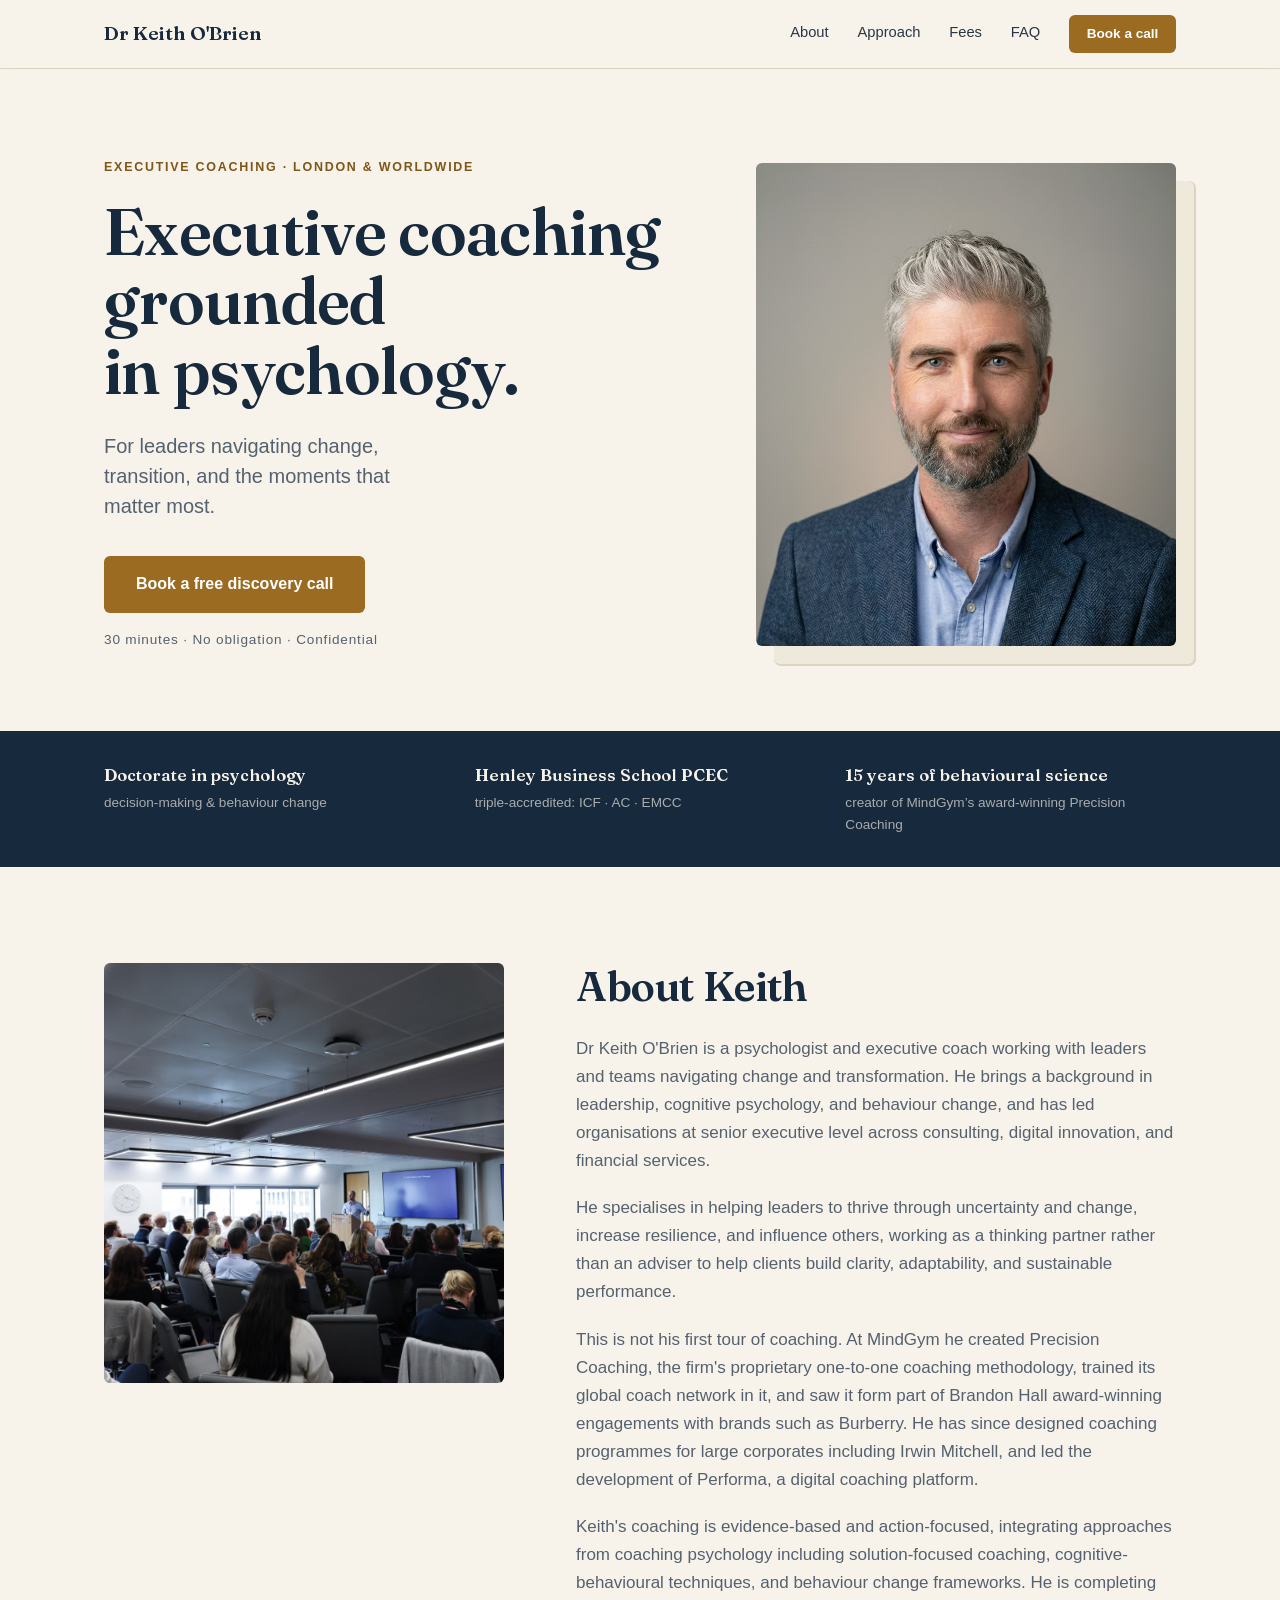
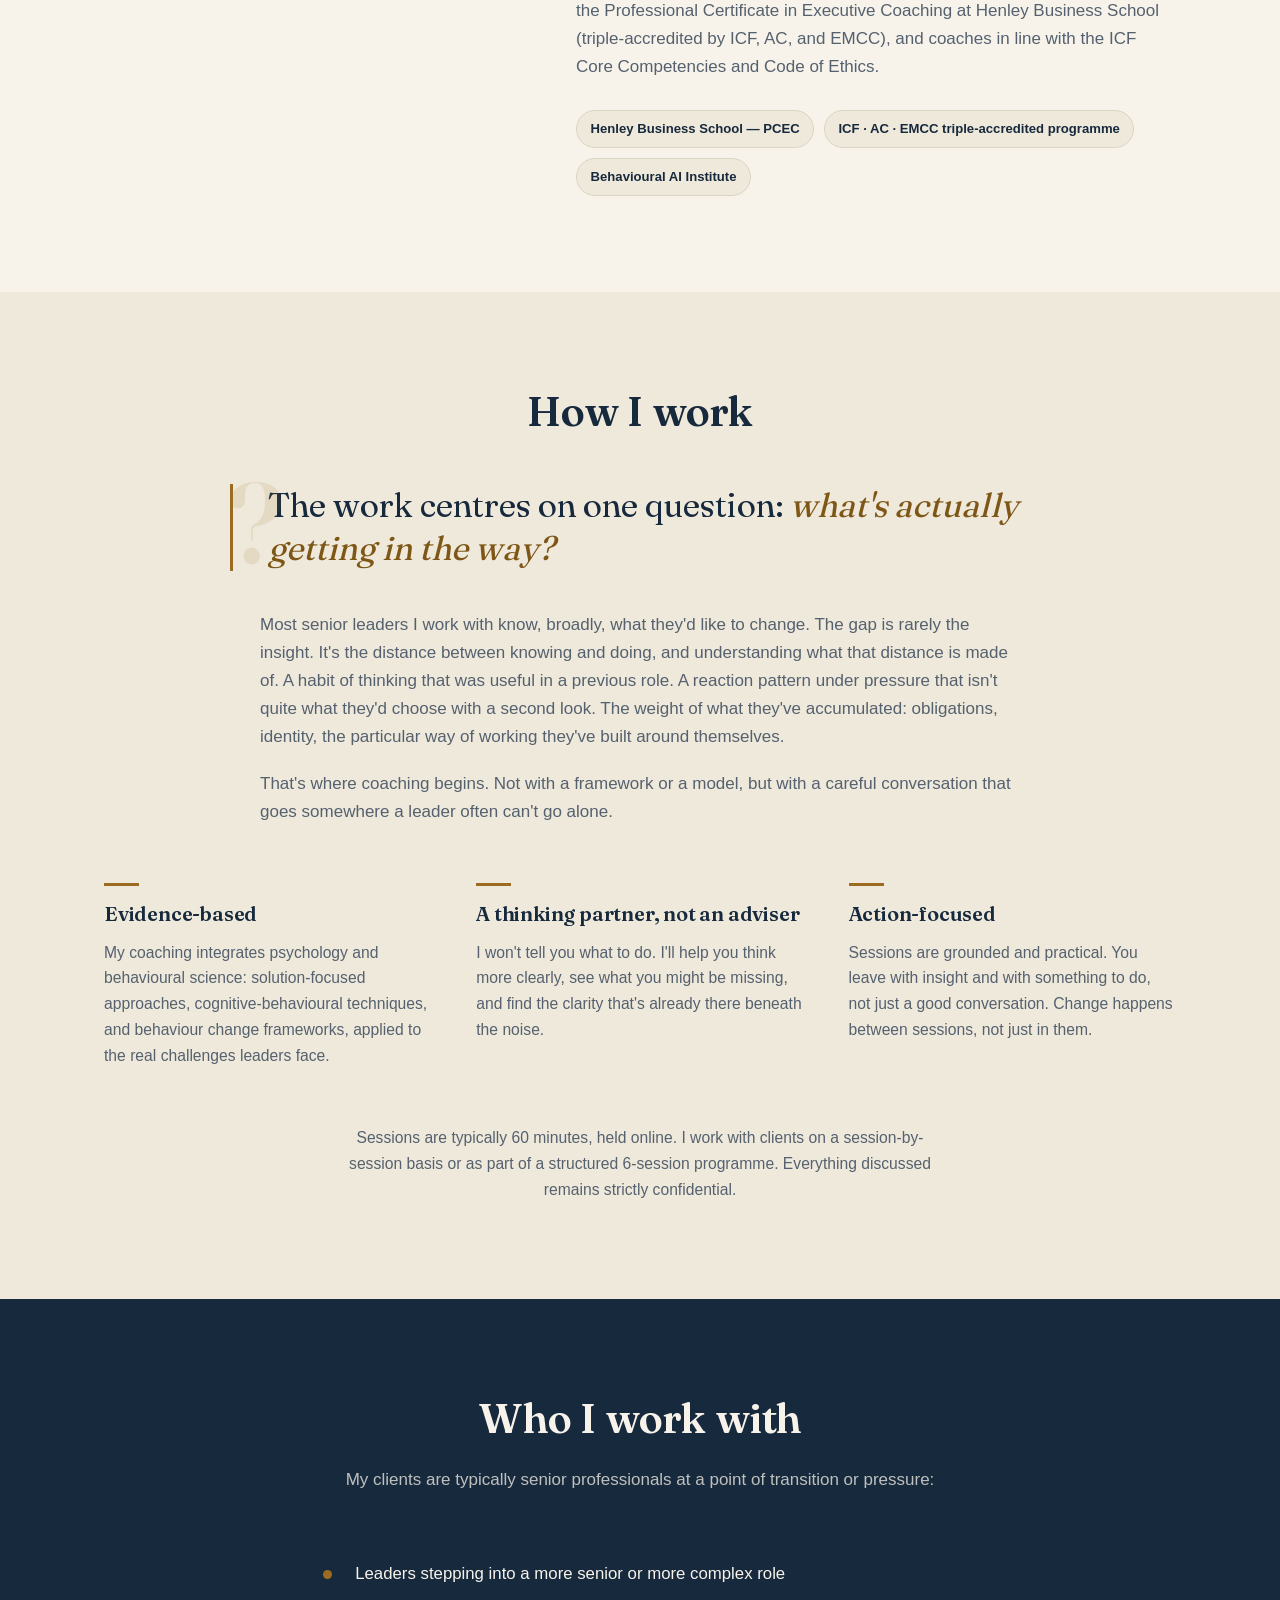
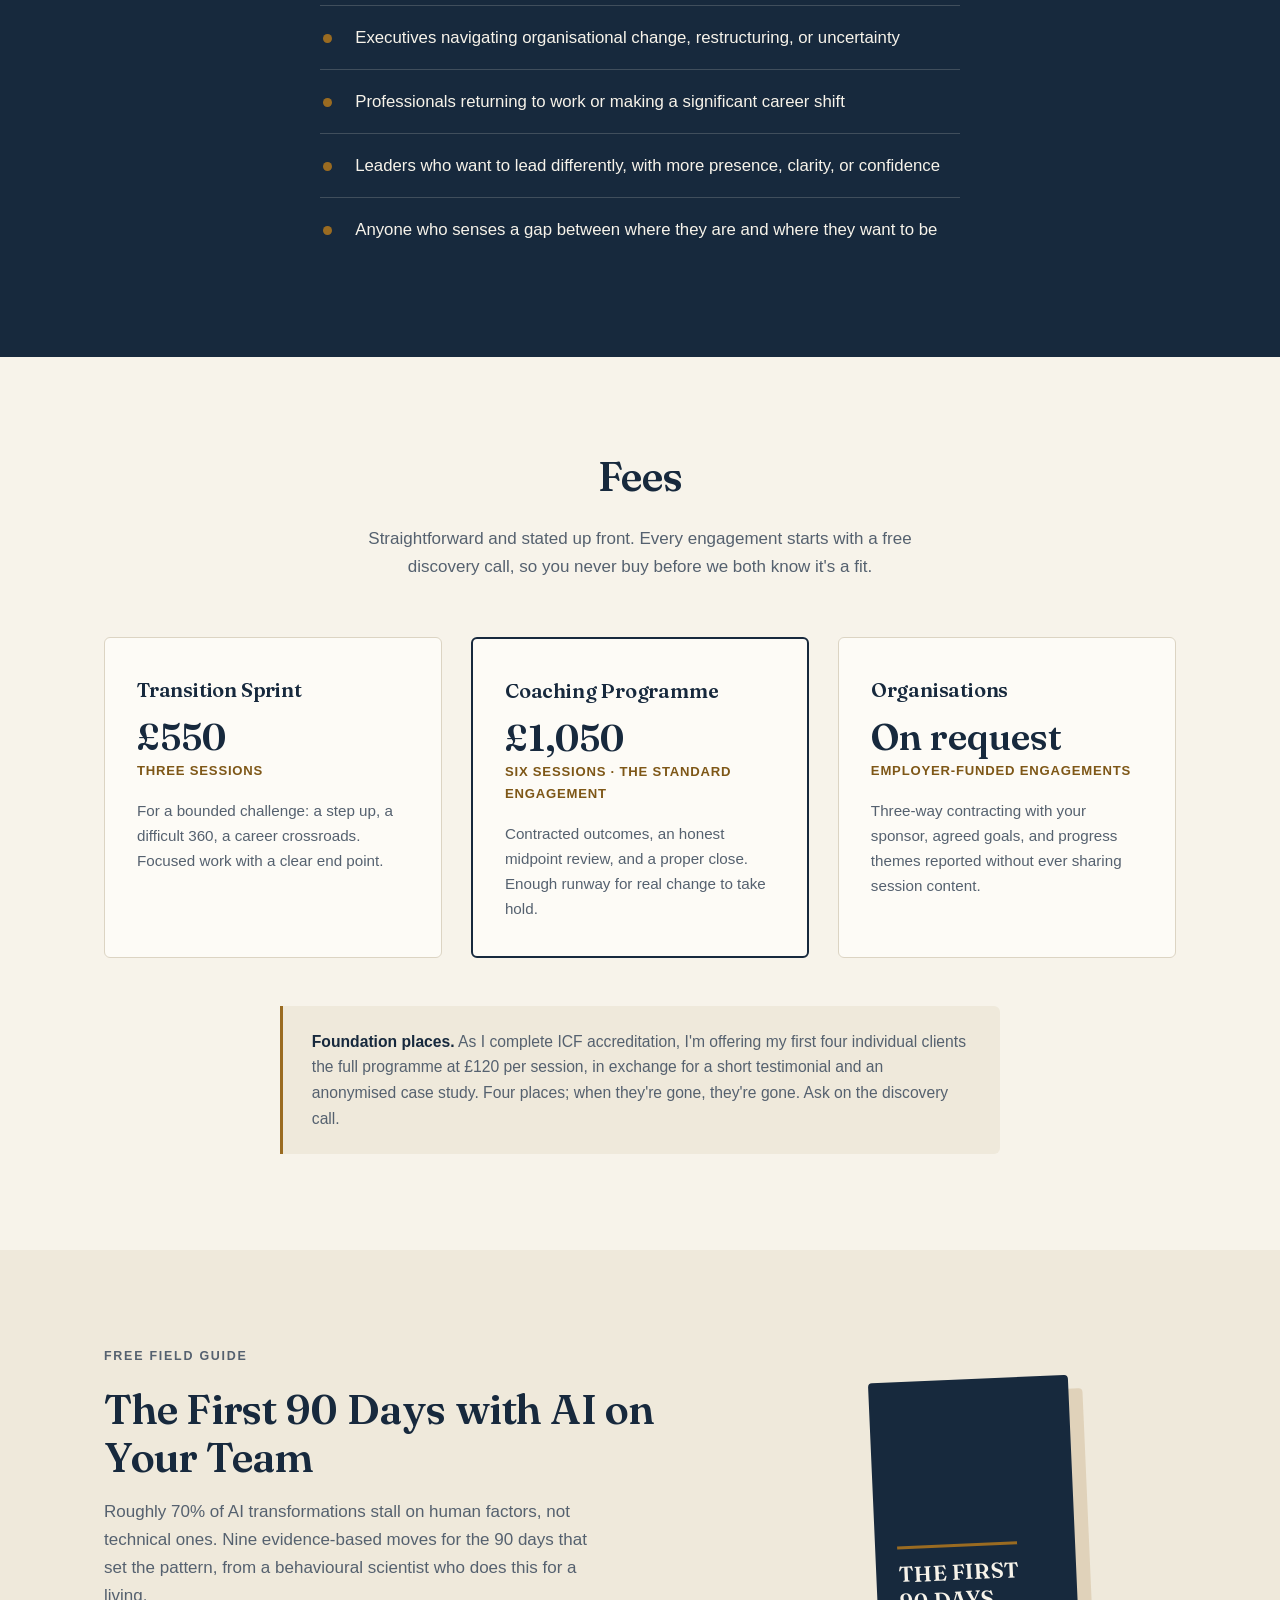
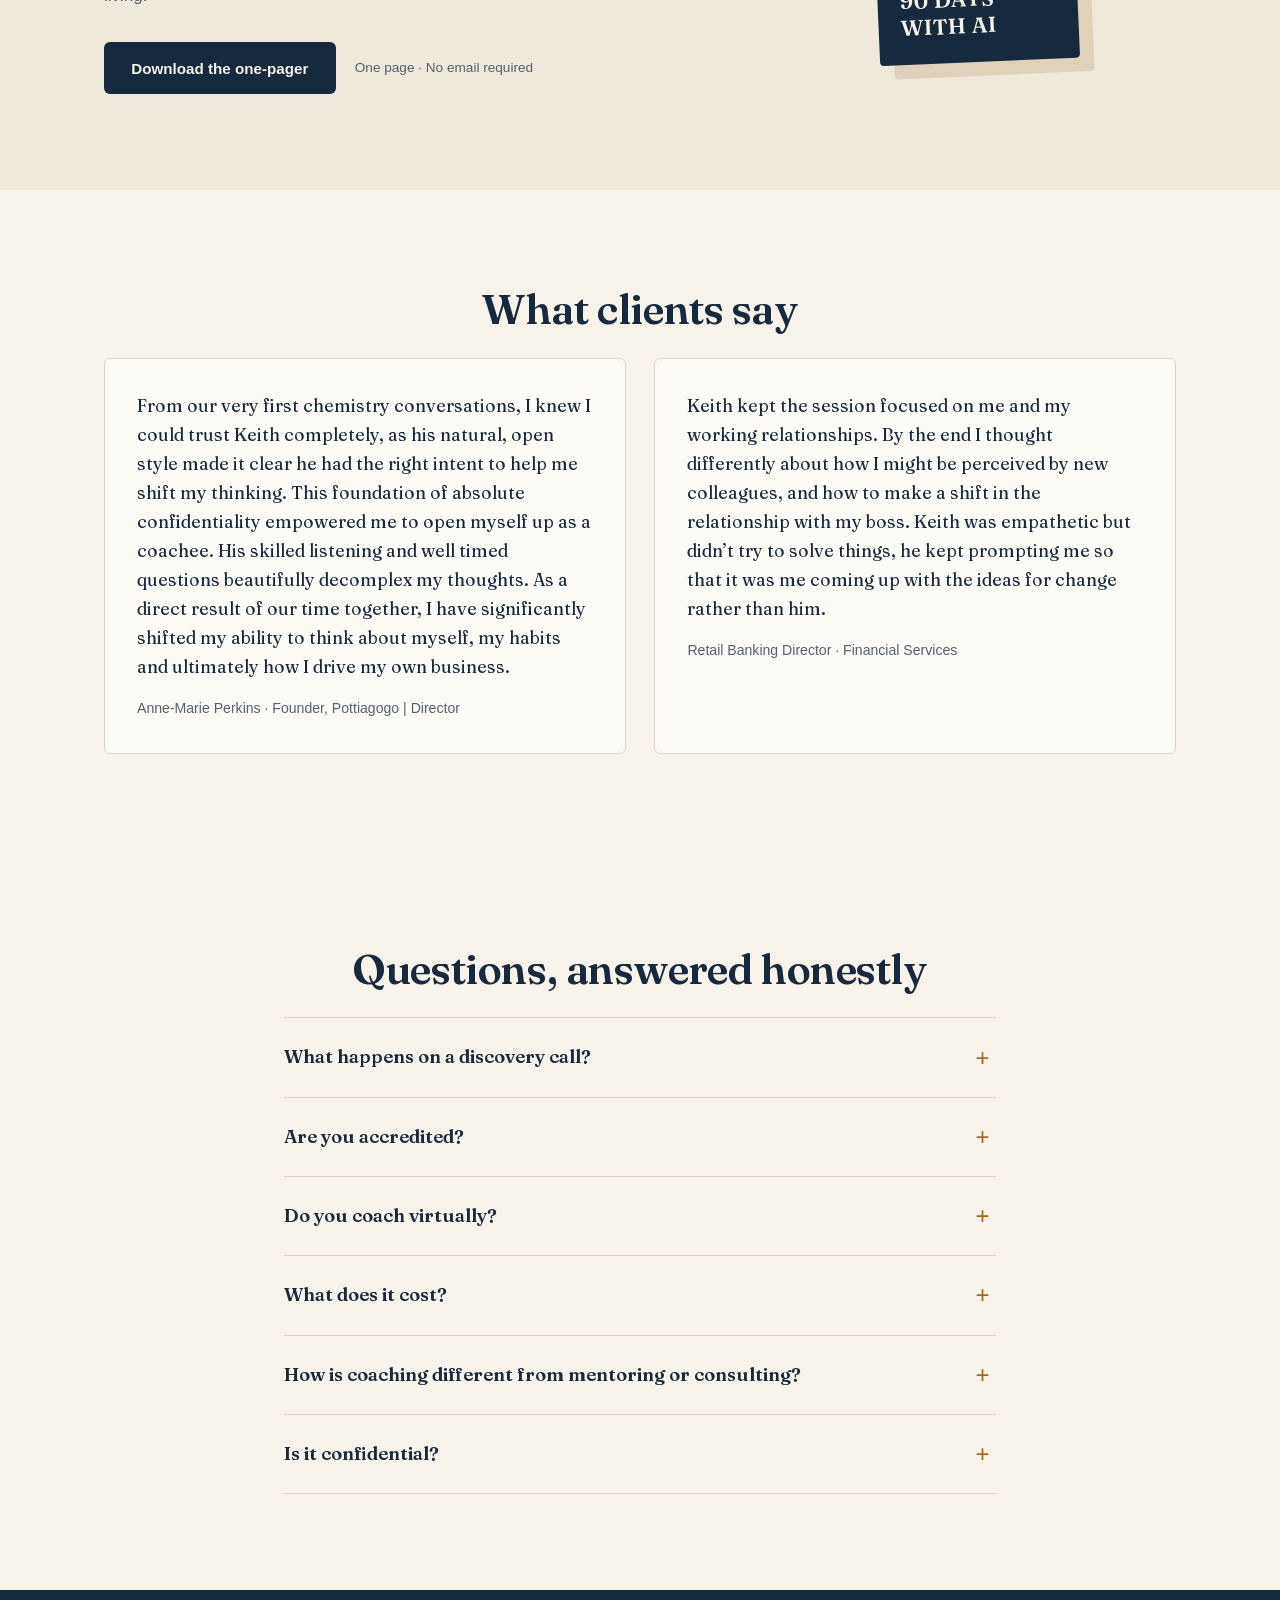
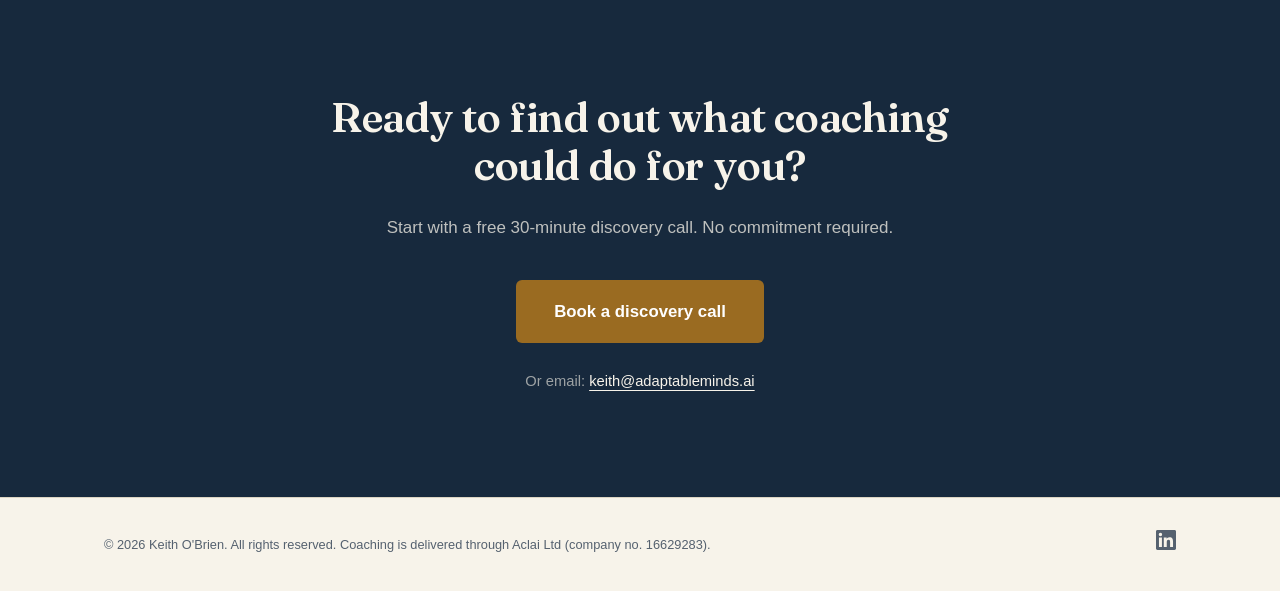
==== commit f088d02a: "content: add second testimonial (anonymous, Retail Banking Director / Financial Services) Restores t" ====
--- a/index.html
+++ b/index.html
@@ -214,11 +214,14 @@
   <section class="quotes section" id="testimonials">
     <div class="wrap">
       <h2 class="centered">What clients say</h2>
-      <!-- single-quote state: centred. When a second quote is added, remove the inline style to restore the 2-column grid. -->
-      <div class="quote-grid" style="grid-template-columns: minmax(0, 640px); justify-content: center;">
+      <div class="quote-grid">
         <figure class="quote-card">
           <blockquote>From our very first chemistry conversations, I knew I could trust Keith completely, as his natural, open style made it clear he had the right intent to help me shift my thinking. This foundation of absolute confidentiality empowered me to open myself up as a coachee. His skilled listening and well timed questions beautifully decomplex my thoughts. As a direct result of our time together, I have significantly shifted my ability to think about myself, my habits and ultimately how I drive my own business.</blockquote>
           <figcaption>Anne-Marie Perkins &middot; Founder, Pottiagogo | Director</figcaption>
+        </figure>
+        <figure class="quote-card">
+          <blockquote>Keith kept the session focused on me and my working relationships. By the end I thought differently about how I might be perceived by new colleagues, and how to make a shift in the relationship with my boss. Keith was empathetic but didn&rsquo;t try to solve things, he kept prompting me so that it was me coming up with the ideas for change rather than him.</blockquote>
+          <figcaption>Retail Banking Director &middot; Financial Services</figcaption>
         </figure>
       </div>
     </div>
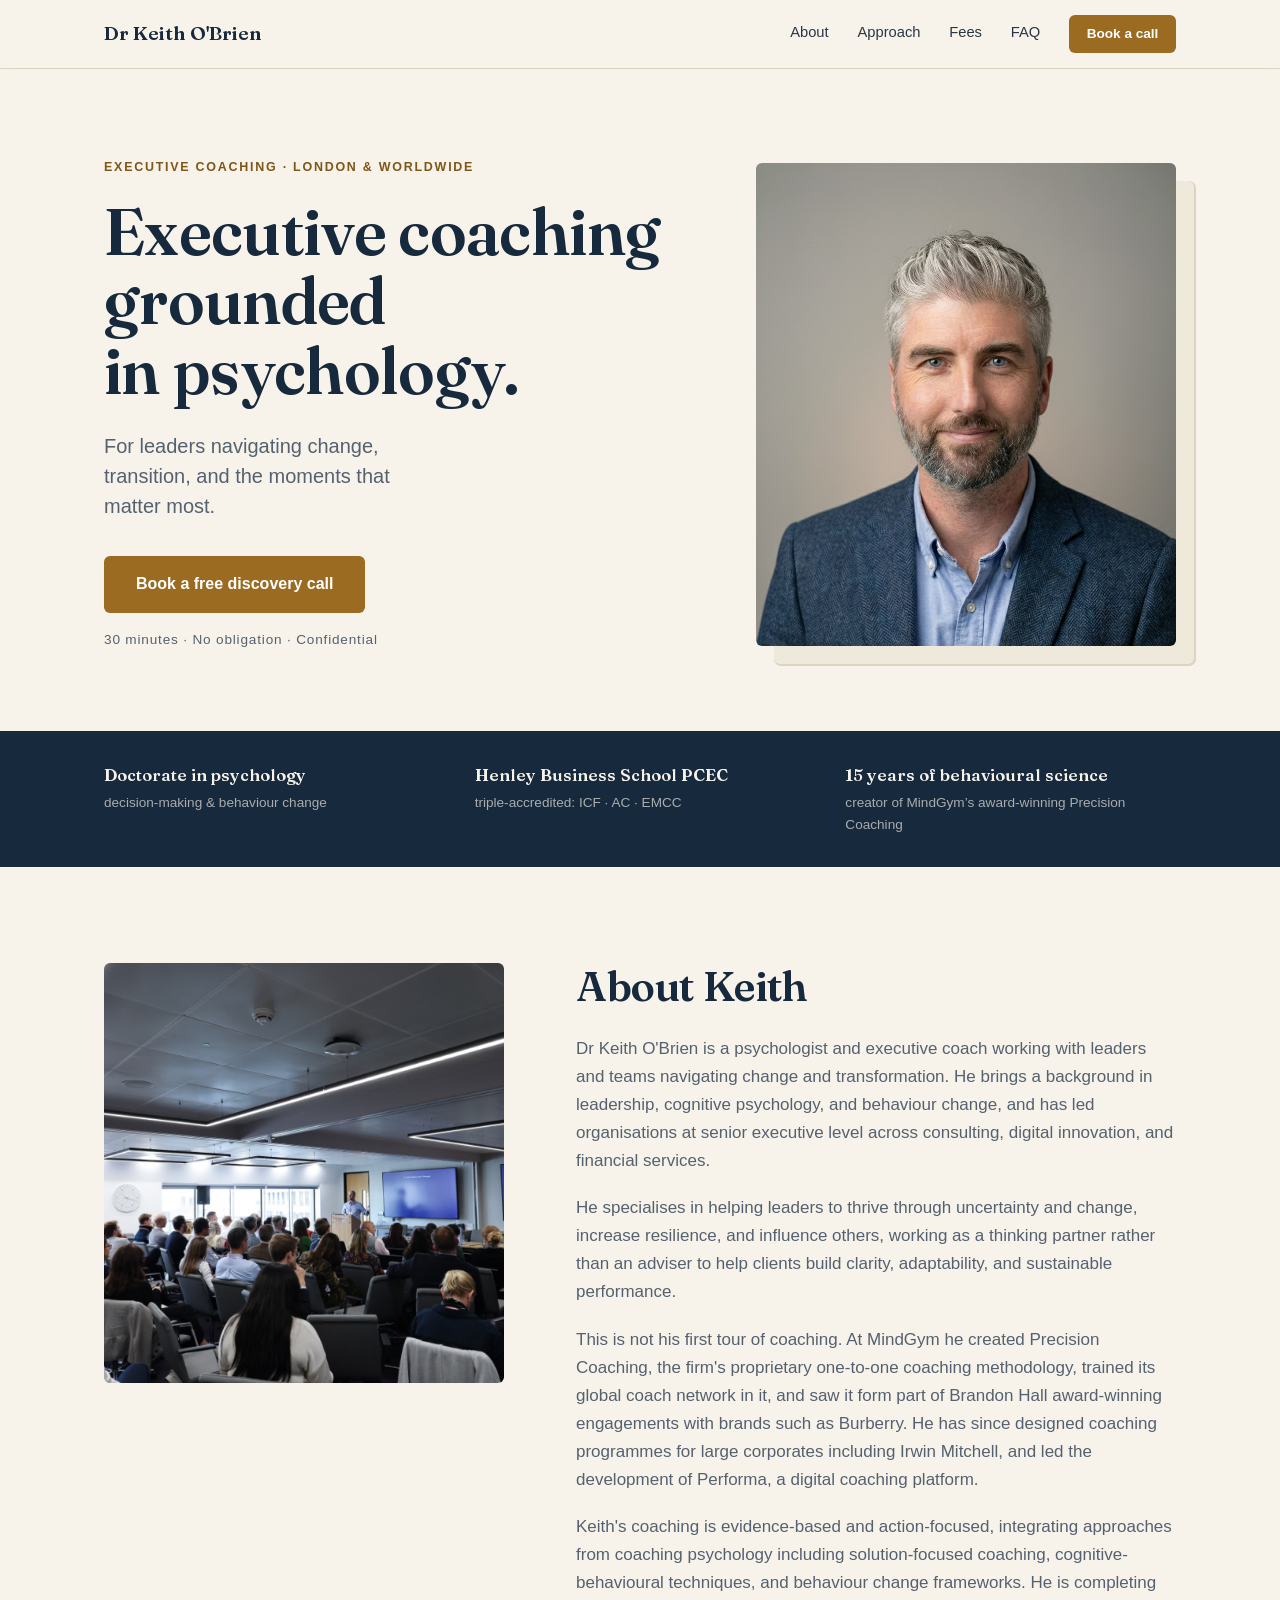
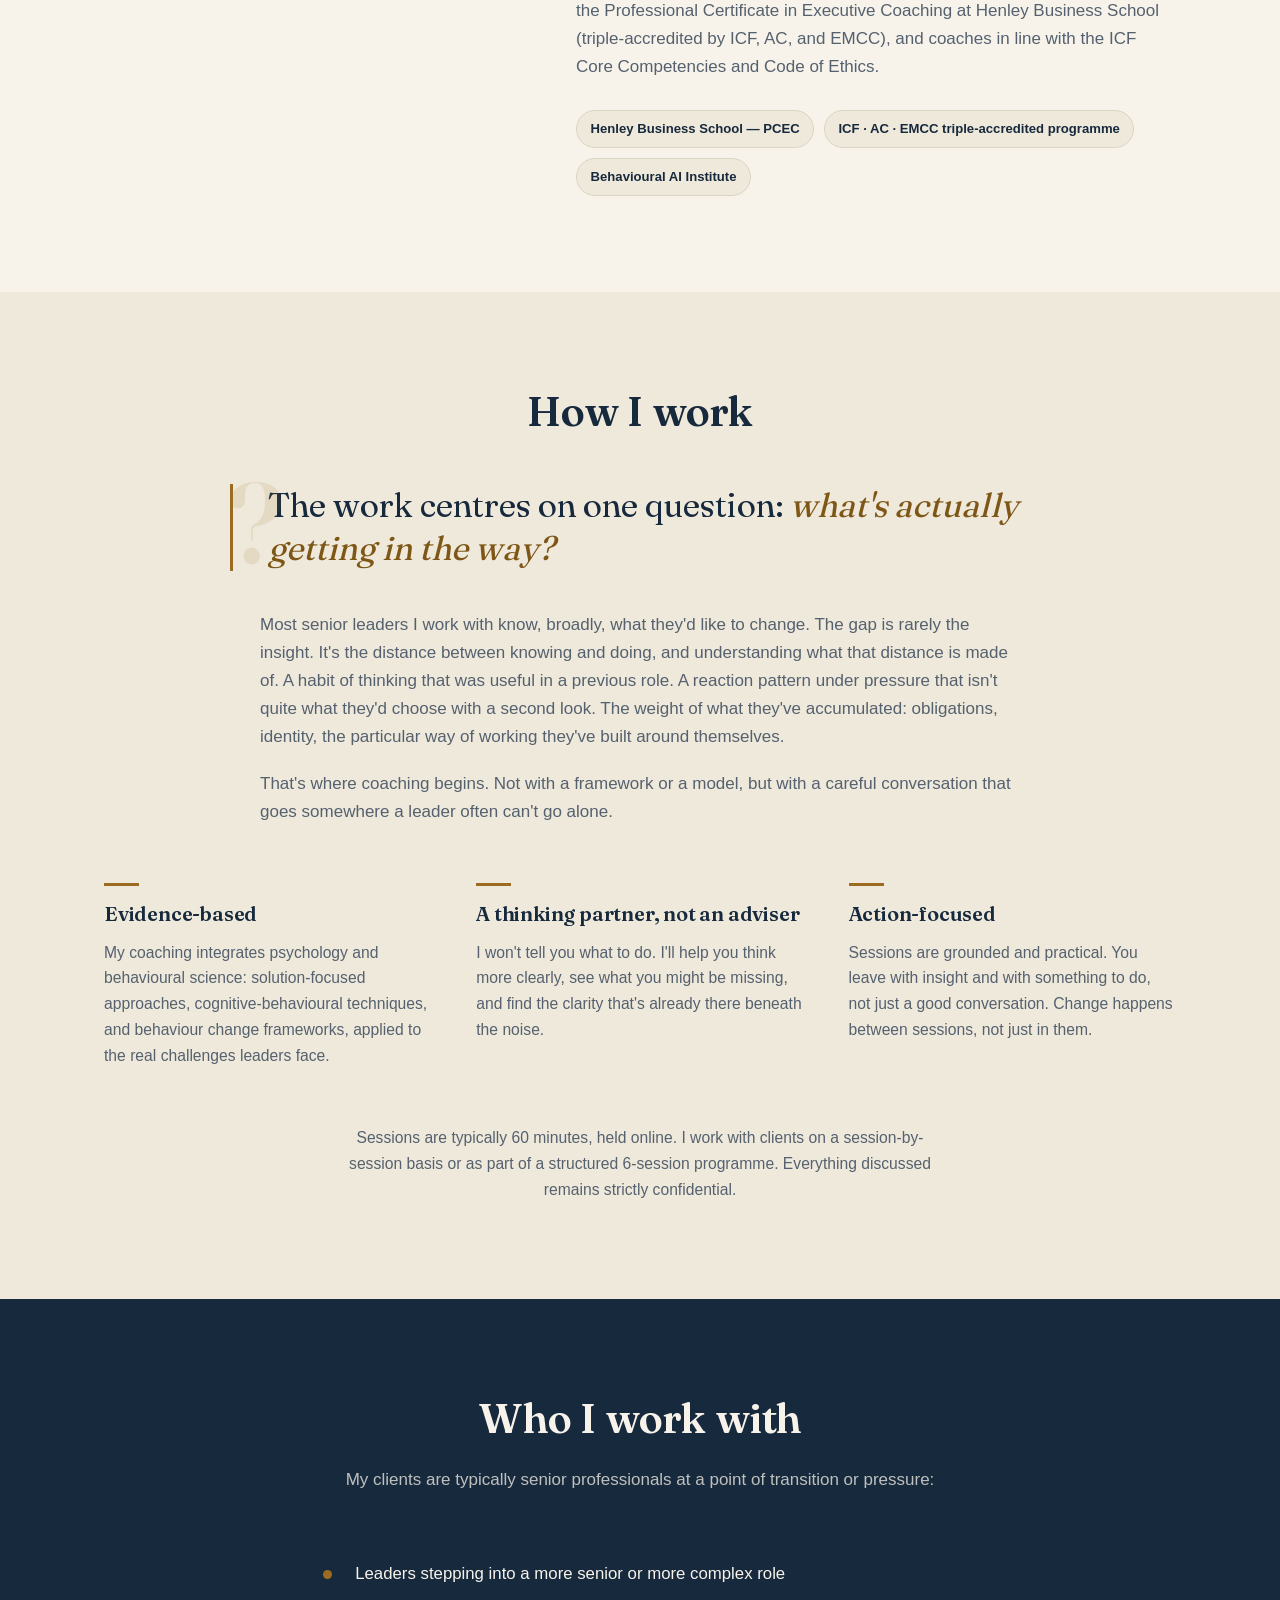
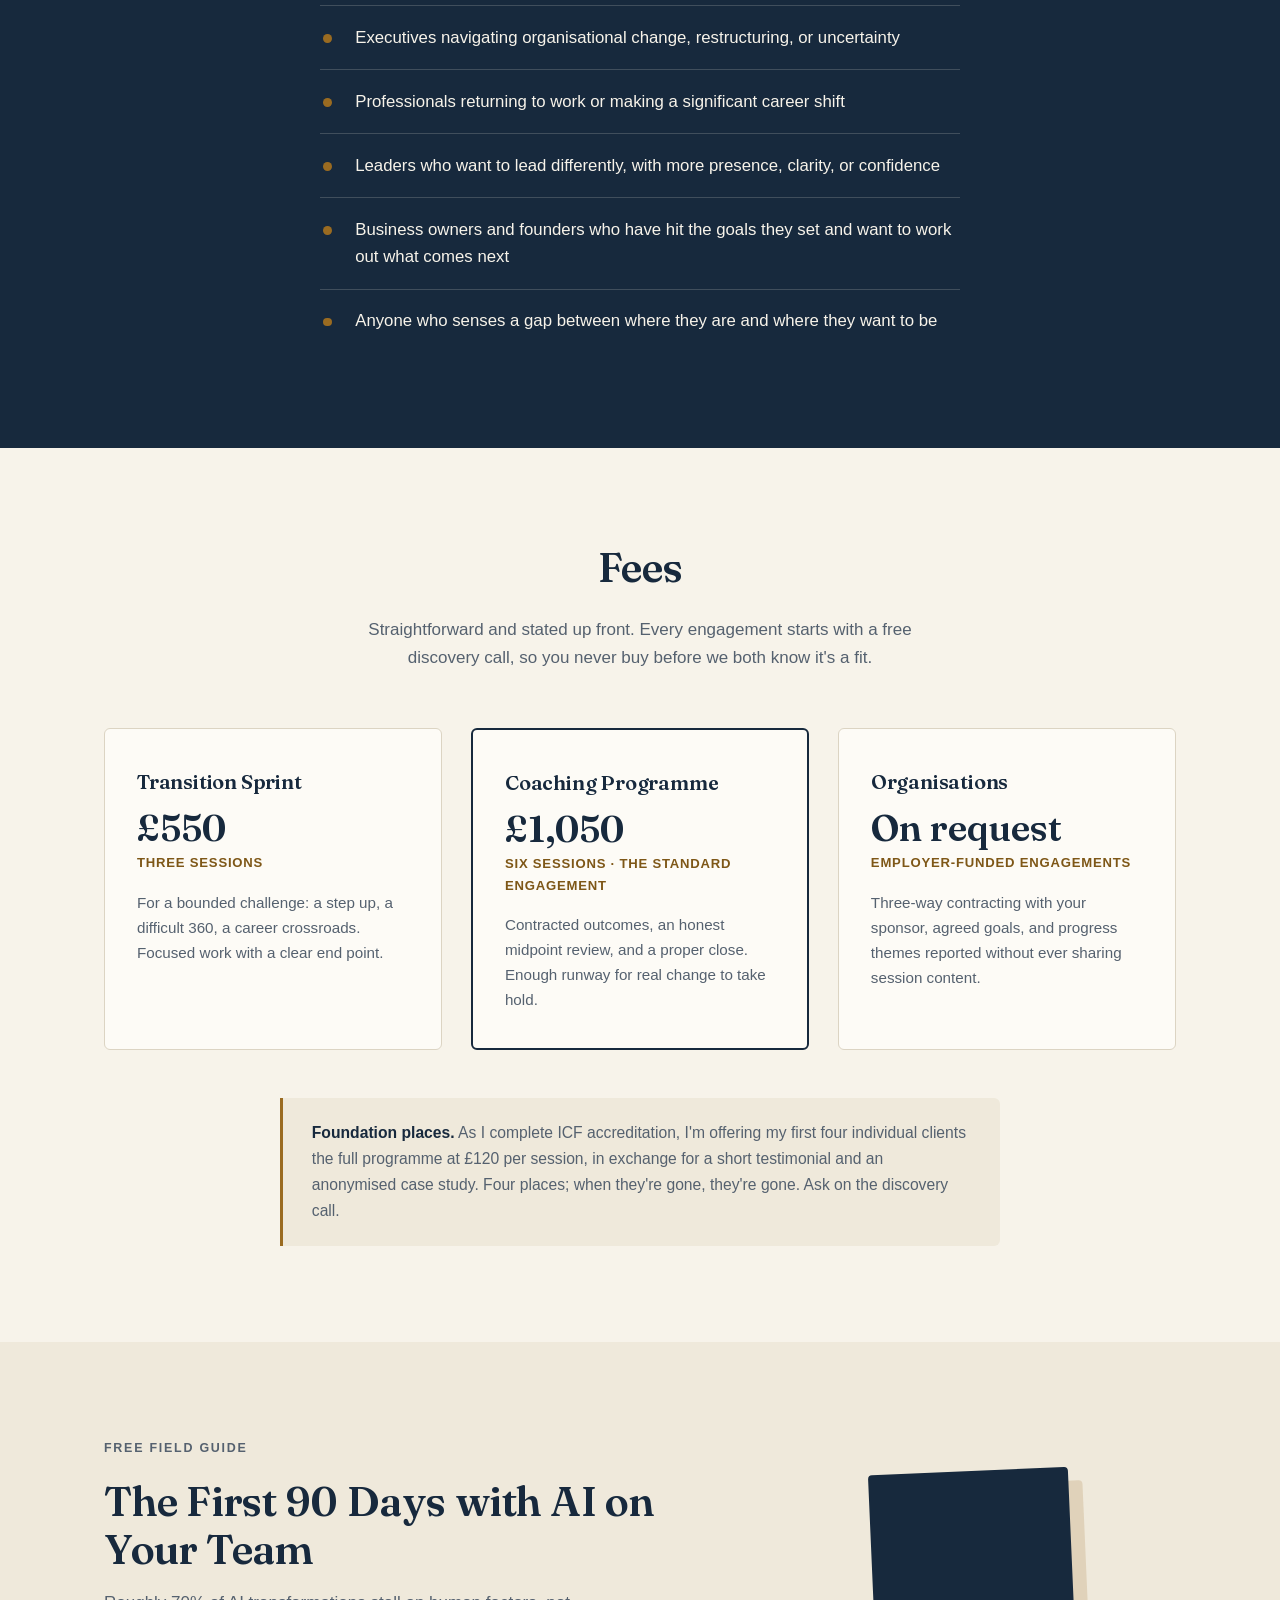
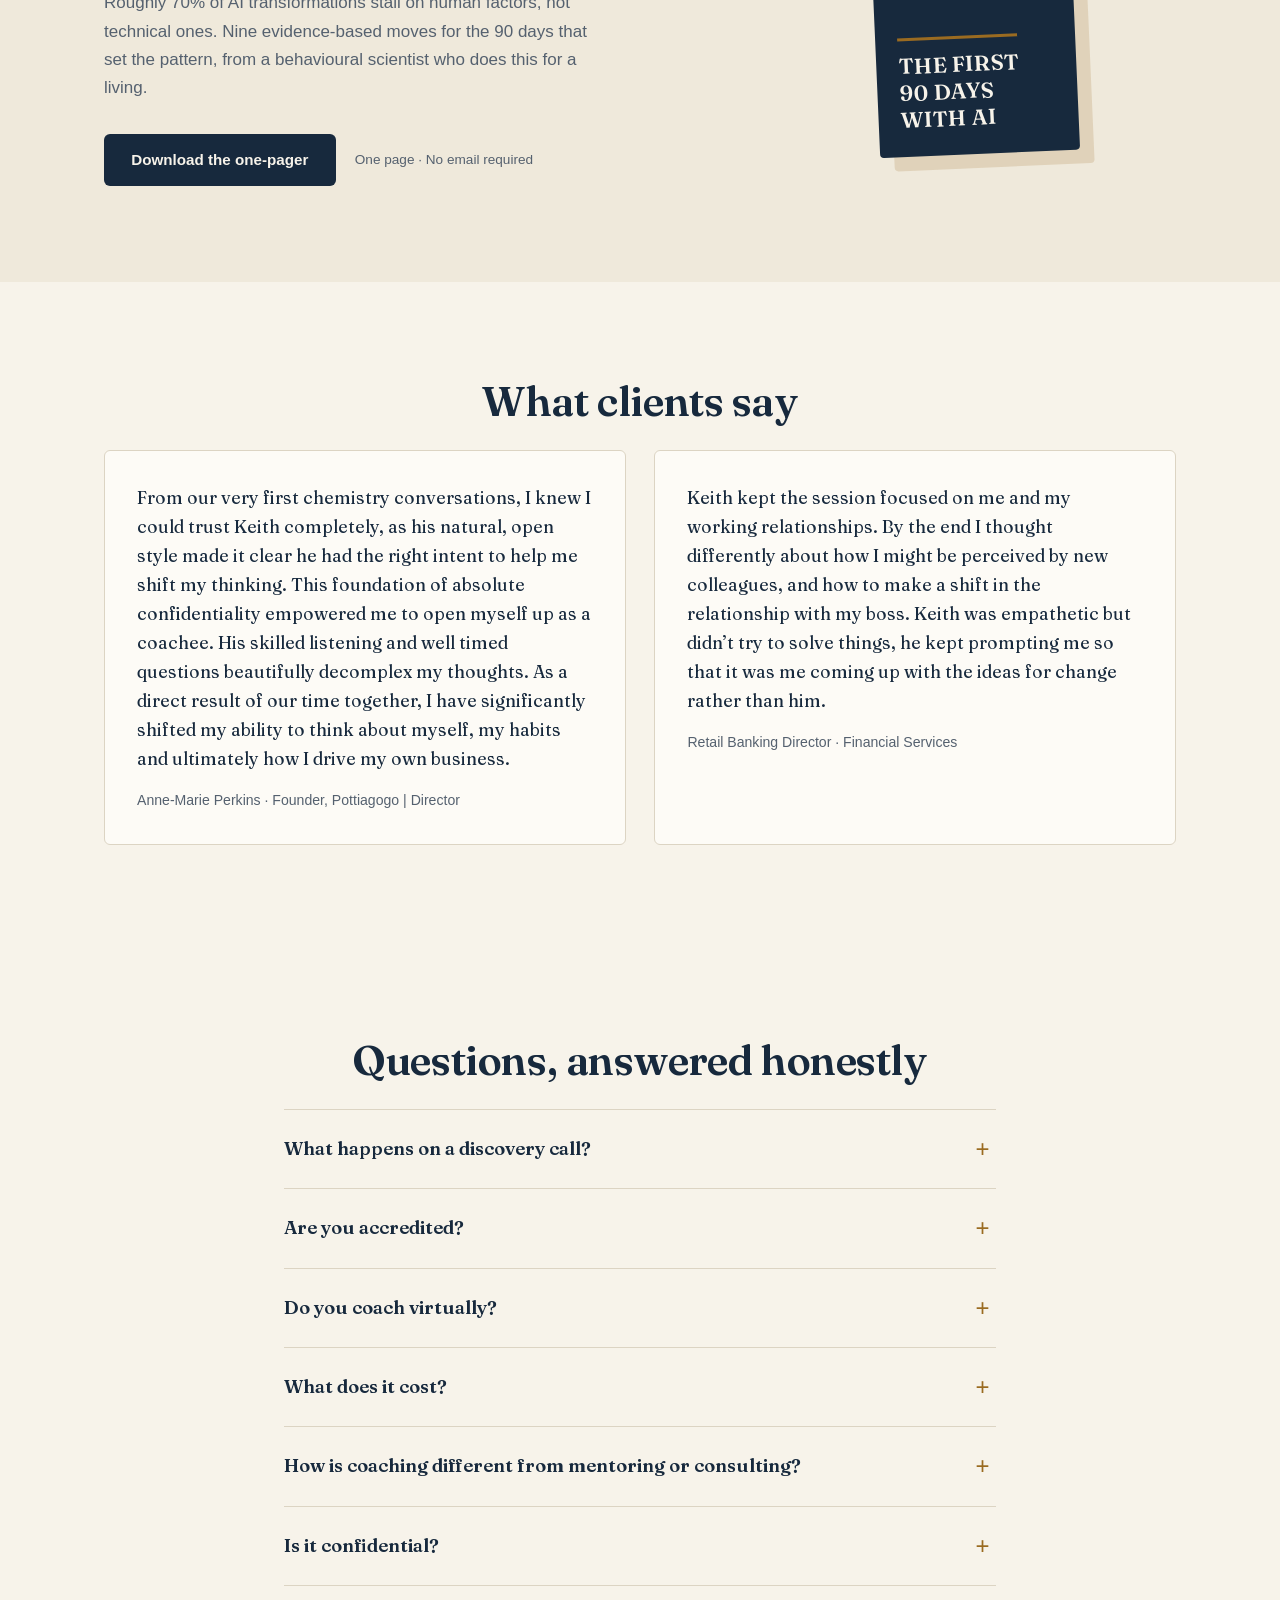
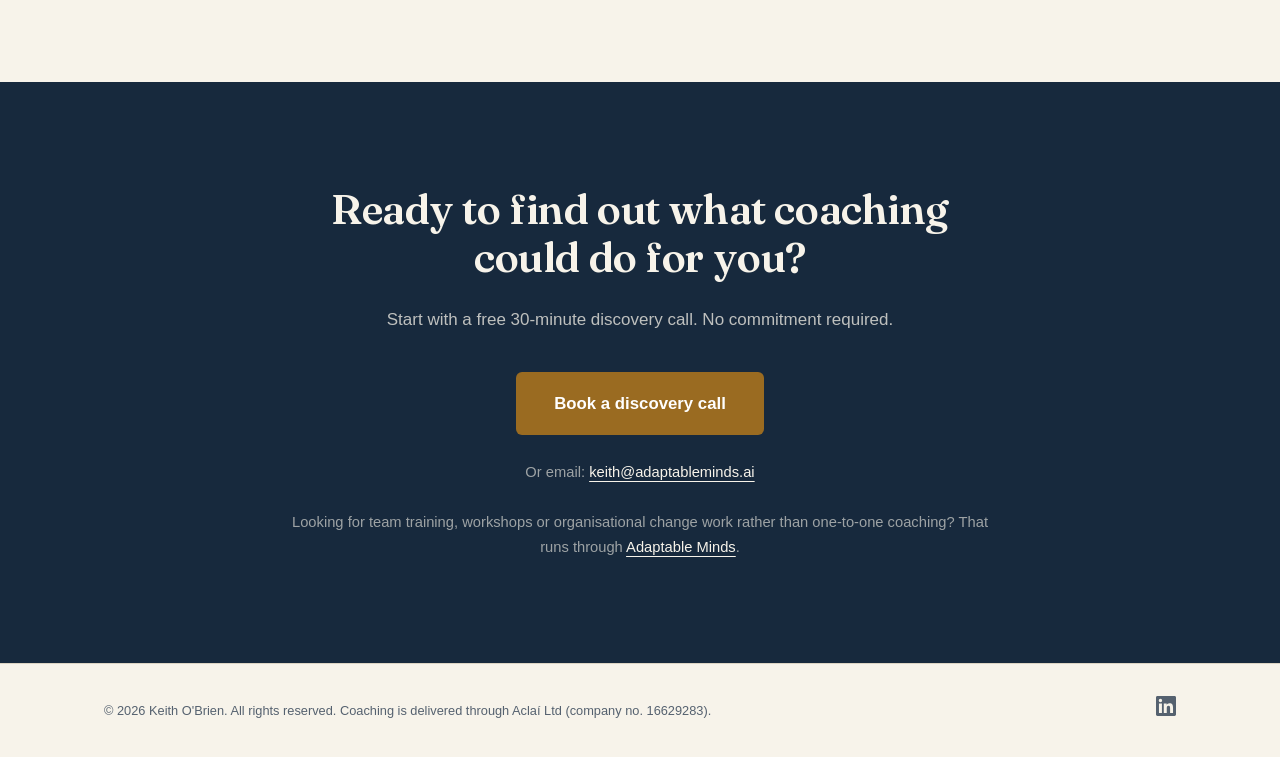
==== commit a756f1db: "seo: optimise for AI answer engines; add org-brand trackback An inbound enquiry arrived via an assis" ====
--- a/index.html
+++ b/index.html
@@ -20,19 +20,77 @@
   <script type="application/ld+json">
   {
     "@context": "https://schema.org",
-    "@type": "ProfessionalService",
-    "name": "Dr Keith O'Brien — Executive Coaching",
-    "description": "Evidence-based executive coaching from a psychologist and behavioural scientist, for senior leaders navigating change, transition and AI disruption.",
-    "url": "https://drkeithobrien.com",
-    "founder": {
-      "@type": "Person",
-      "name": "Dr Keith O'Brien",
-      "jobTitle": "Executive Coach & Behavioural Scientist",
-      "alumniOf": "Henley Business School"
-    },
-    "areaServed": ["London", "United Kingdom", "Remote"],
-    "serviceType": "Executive Coaching",
-    "priceRange": "££"
+    "@graph": [
+      {
+        "@type": "Person",
+        "@id": "https://drkeithobrien.com/#keith",
+        "name": "Dr Keith O'Brien",
+        "givenName": "Keith",
+        "familyName": "O'Brien",
+        "jobTitle": "Executive Coach and Behavioural Scientist",
+        "description": "Executive coach, psychologist and behavioural scientist. Coaches senior leaders and business owners through transition, organisational change and AI disruption.",
+        "url": "https://drkeithobrien.com",
+        "email": "keith@adaptableminds.ai",
+        "sameAs": ["https://www.linkedin.com/in/keithmobrien/"],
+        "alumniOf": { "@type": "EducationalOrganization", "name": "Henley Business School" },
+        "hasCredential": [
+          { "@type": "EducationalOccupationalCredential", "credentialCategory": "degree", "name": "PhD, psychology of decision-making" },
+          { "@type": "EducationalOccupationalCredential", "credentialCategory": "certificate", "name": "Professional Certificate in Executive Coaching (PCEC), Henley Business School", "recognizedBy": [{ "@type": "Organization", "name": "International Coaching Federation" }, { "@type": "Organization", "name": "Association for Coaching" }, { "@type": "Organization", "name": "European Mentoring and Coaching Council" }] }
+        ],
+        "knowsAbout": [
+          "executive coaching", "leadership coaching", "behavioural science", "coaching psychology",
+          "solution-focused coaching", "cognitive-behavioural coaching", "organisational change",
+          "career transition", "AI adoption and change management", "leadership presence",
+          "coaching business owners and founders"
+        ],
+        "worksFor": { "@id": "https://drkeithobrien.com/#practice" }
+      },
+      {
+        "@type": "ProfessionalService",
+        "@id": "https://drkeithobrien.com/#practice",
+        "name": "Dr Keith O'Brien Executive Coaching",
+        "description": "Evidence-based executive coaching from a psychologist and behavioural scientist, for senior leaders and business owners navigating change, transition and AI disruption.",
+        "url": "https://drkeithobrien.com",
+        "email": "keith@adaptableminds.ai",
+        "founder": { "@id": "https://drkeithobrien.com/#keith" },
+        "provider": { "@id": "https://drkeithobrien.com/#keith" },
+        "parentOrganization": { "@type": "Organization", "name": "Acla\u00ed Ltd", "identifier": "16629283" },
+        "areaServed": [{ "@type": "City", "name": "London" }, { "@type": "Country", "name": "United Kingdom" }, "Worldwide (virtual)"],
+        "serviceType": "Executive Coaching",
+        "priceRange": "\u00a3550-\u00a32500",
+        "currenciesAccepted": "GBP",
+        "hasOfferCatalog": {
+          "@type": "OfferCatalog",
+          "name": "Coaching engagements",
+          "itemListElement": [
+            { "@type": "Offer", "name": "Discovery call", "description": "A free, confidential 30-minute conversation to establish fit. No obligation.", "price": "0", "priceCurrency": "GBP" },
+            { "@type": "Offer", "name": "Transition Sprint", "description": "Three 60-minute sessions for a bounded challenge: a step up, a difficult 360, a career crossroads.", "price": "550", "priceCurrency": "GBP" },
+            { "@type": "Offer", "name": "Coaching Programme", "description": "Six 60-minute sessions. The standard engagement: contracted outcomes, an honest midpoint review, and a proper close.", "price": "1050", "priceCurrency": "GBP" },
+            { "@type": "Offer", "name": "Organisational Leadership Programme", "description": "Six sessions with three-way contracting, midpoint and close-out with the sponsor, and a before-and-after measure.", "price": "2500", "priceCurrency": "GBP" }
+          ]
+        }
+      },
+      {
+        "@type": "WebSite",
+        "@id": "https://drkeithobrien.com/#website",
+        "url": "https://drkeithobrien.com",
+        "name": "Dr Keith O'Brien",
+        "publisher": { "@id": "https://drkeithobrien.com/#keith" },
+        "inLanguage": "en-GB"
+      },
+      {
+        "@type": "FAQPage",
+        "@id": "https://drkeithobrien.com/#faq",
+        "mainEntity": [
+          { "@type": "Question", "name": "What happens on a discovery call?", "acceptedAnswer": { "@type": "Answer", "text": "Thirty minutes, free, confidential, no obligation. You talk about what's prompted the interest; I explain how I work; we both decide whether it's a fit. No hard sell. If I'm not the right coach for you, I'll say so." } },
+          { "@type": "Question", "name": "Are you accredited?", "acceptedAnswer": { "@type": "Answer", "text": "I trained through Henley Business School's Professional Certificate in Executive Coaching, the UK's only triple-accredited programme (recognised by the ICF, AC and EMCC), and I'm completing my ICF accreditation. I coach in line with the ICF Core Competencies and Code of Ethics, with regular supervision." } },
+          { "@type": "Question", "name": "Do you coach virtually?", "acceptedAnswer": { "@type": "Answer", "text": "Yes. Most coaching is virtual, and the evidence shows outcomes are equivalent to in-person. I meet London clients face-to-face where it helps." } },
+          { "@type": "Question", "name": "What does executive coaching cost?", "acceptedAnswer": { "@type": "Answer", "text": "A six-session programme is \u00a31,050; a three-session Transition Sprint is \u00a3550. Organisational engagements are priced separately. A limited number of foundation places are available at a reduced rate. Ask on the discovery call." } },
+          { "@type": "Question", "name": "How is coaching different from mentoring or consulting?", "acceptedAnswer": { "@type": "Answer", "text": "A consultant brings answers; a mentor brings experience; a coach brings the questions that help you find your own way through. I hold the psychology and behavioural science lightly in the background. It shapes what I notice and ask; it's not a lecture you receive." } },
+          { "@type": "Question", "name": "Is coaching confidential?", "acceptedAnswer": { "@type": "Answer", "text": "Completely. Nothing you say leaves the room, including in organisational engagements, where sponsors receive agreed goals and progress themes, never content." } }
+        ]
+      }
+    ]
   }
   </script>
 
@@ -154,6 +212,7 @@
         <li>Executives navigating organisational change, restructuring, or uncertainty</li>
         <li>Professionals returning to work or making a significant career shift</li>
         <li>Leaders who want to lead differently, with more presence, clarity, or confidence</li>
+        <li>Business owners and founders who have hit the goals they set and want to work out what comes next</li>
         <li>Anyone who senses a gap between where they are and where they want to be</li>
       </ul>
     </div>
@@ -265,6 +324,7 @@
       <p class="cta-sub">Start with a free 30-minute discovery call. No commitment required.</p>
       <p><a class="btn btn-primary btn-large" href="https://calendar.app.google/C1CwyNU5dZQMs4tZA" target="_blank" rel="noopener noreferrer">Book a discovery call</a></p>
       <p class="cta-email">Or email: <a href="mailto:keith@adaptableminds.ai">keith@adaptableminds.ai</a></p>
+      <p class="cta-email">Looking for team training, workshops or organisational change work rather than one-to-one coaching? That runs through <a href="https://adaptableminds.ai" target="_blank" rel="noopener noreferrer">Adaptable Minds</a>.</p>
     </div>
   </section>
 
@@ -272,7 +332,7 @@
 
 <footer class="footer">
   <div class="wrap footer-inner">
-    <p>© 2026 Keith O'Brien. All rights reserved. Coaching is delivered through Aclai Ltd (company no. 16629283).</p>
+    <p>© 2026 Keith O'Brien. All rights reserved. Coaching is delivered through Acla&iacute; Ltd (company no. 16629283).</p>
     <a href="https://www.linkedin.com/in/keithmobrien/" target="_blank" rel="noopener noreferrer" aria-label="Keith O'Brien on LinkedIn">
       <svg width="20" height="20" viewBox="0 0 24 24" fill="currentColor" aria-hidden="true"><path d="M20.45 20.45h-3.55v-5.57c0-1.33-.03-3.04-1.85-3.04-1.86 0-2.14 1.45-2.14 2.94v5.67H9.35V9h3.41v1.56h.05c.47-.9 1.63-1.85 3.36-1.85 3.6 0 4.27 2.37 4.27 5.45v6.29zM5.34 7.43a2.06 2.06 0 1 1 0-4.12 2.06 2.06 0 0 1 0 4.12zM7.12 20.45H3.56V9h3.56v11.45zM22.22 0H1.77C.79 0 0 .77 0 1.72v20.55C0 23.23.79 24 1.77 24h20.45c.98 0 1.78-.77 1.78-1.73V1.72C24 .77 23.2 0 22.22 0z"/></svg>
     </a>
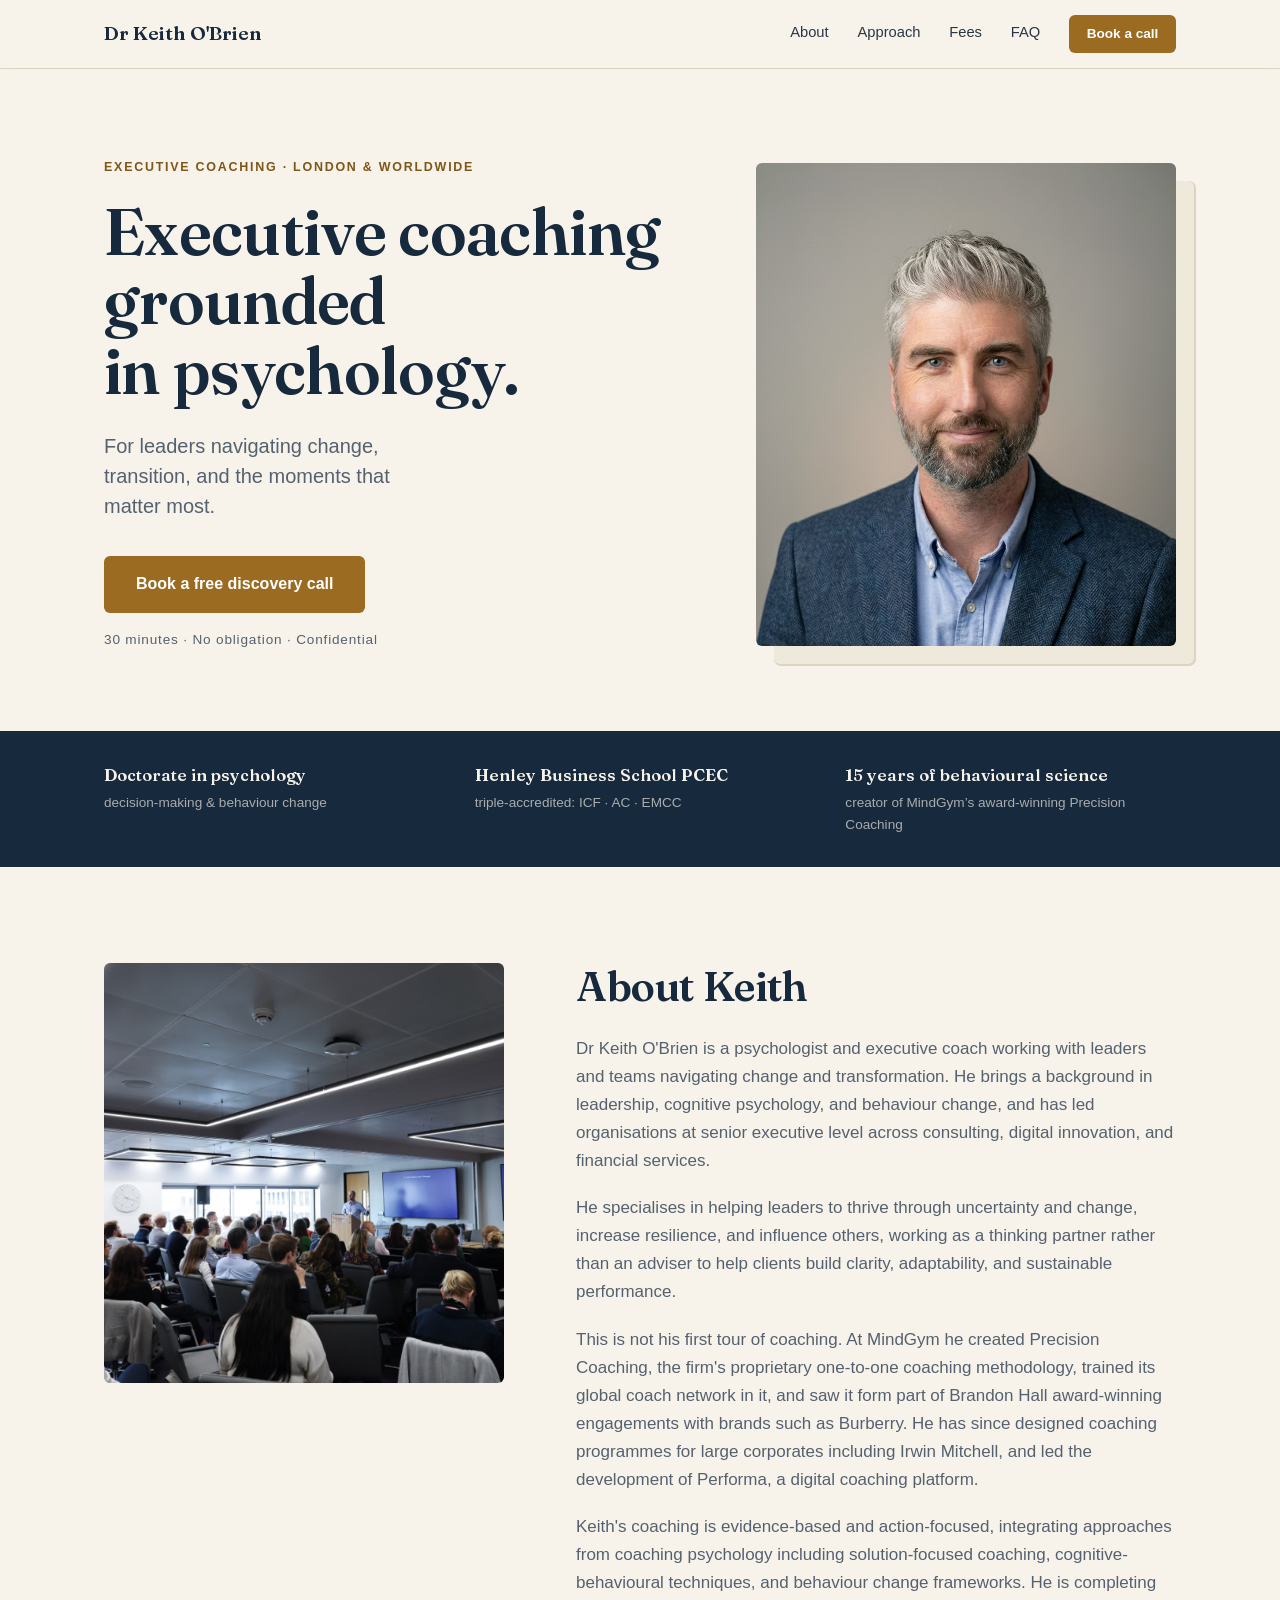
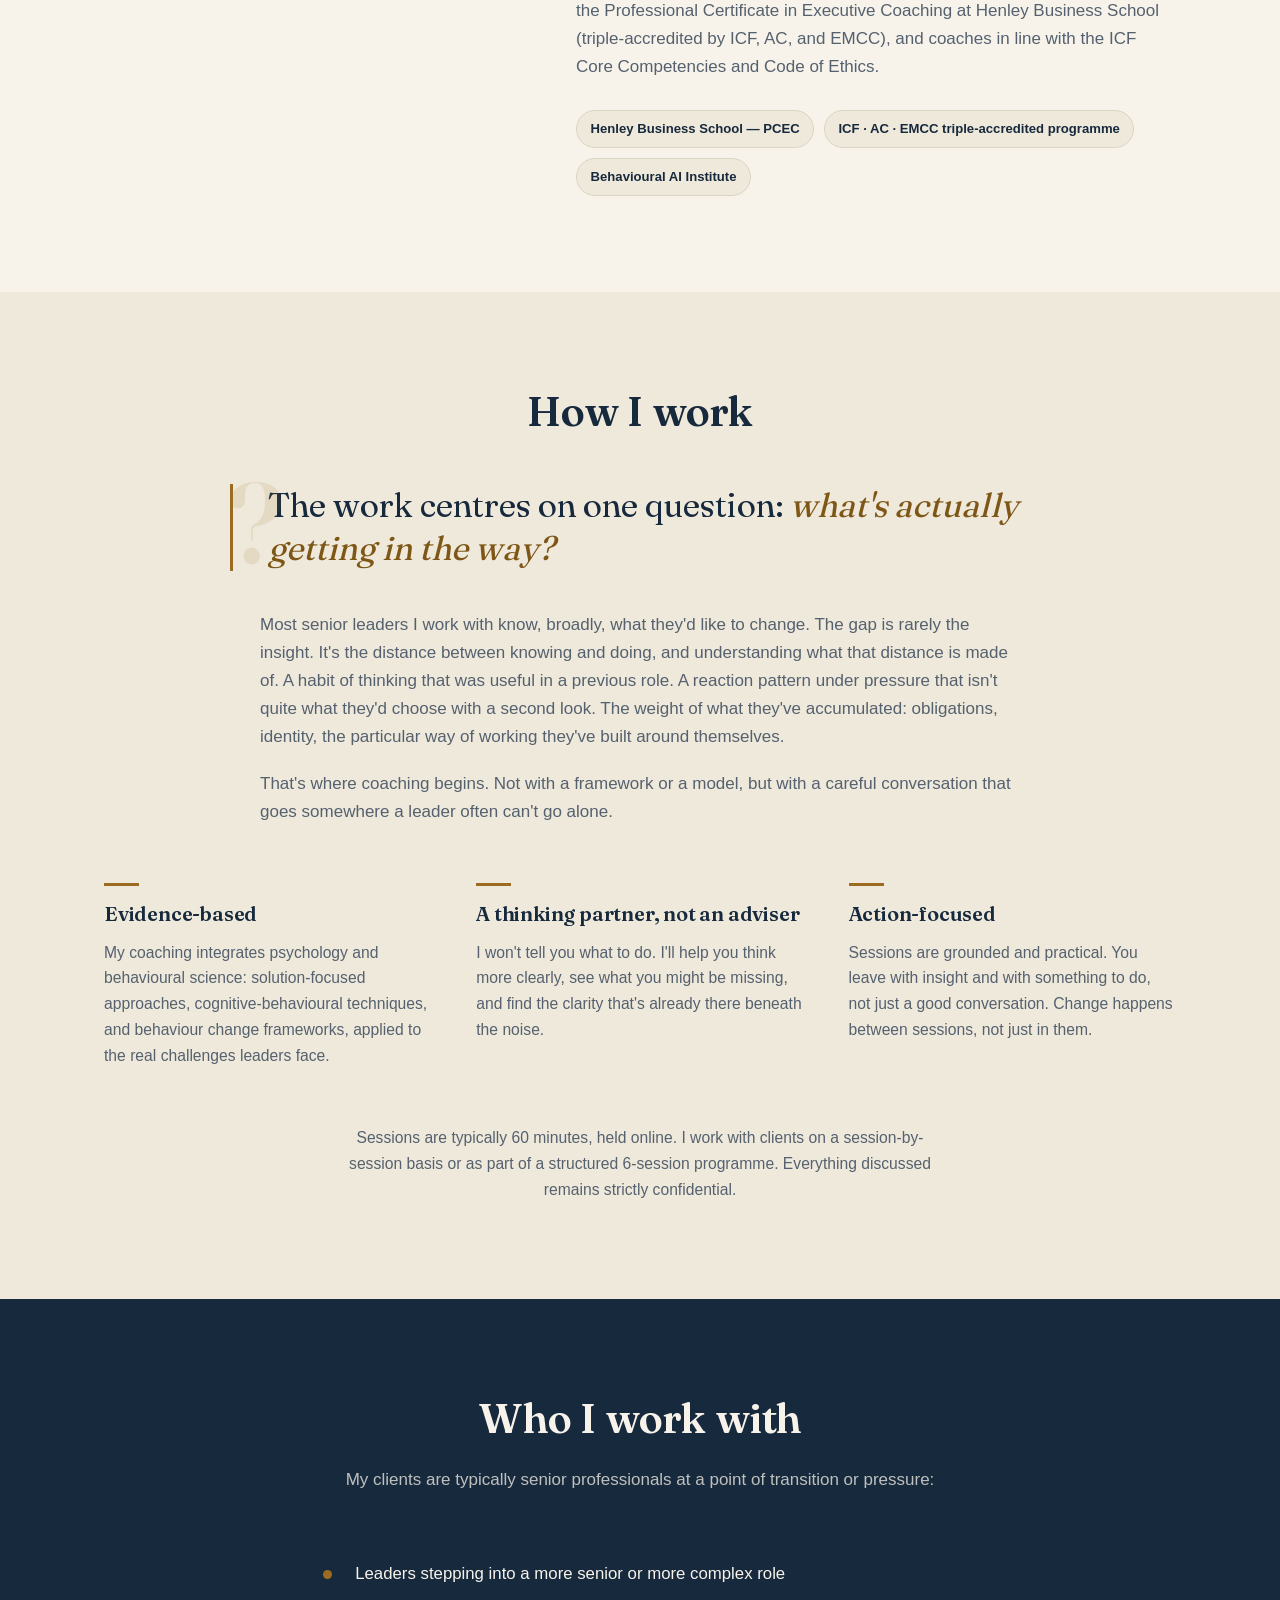
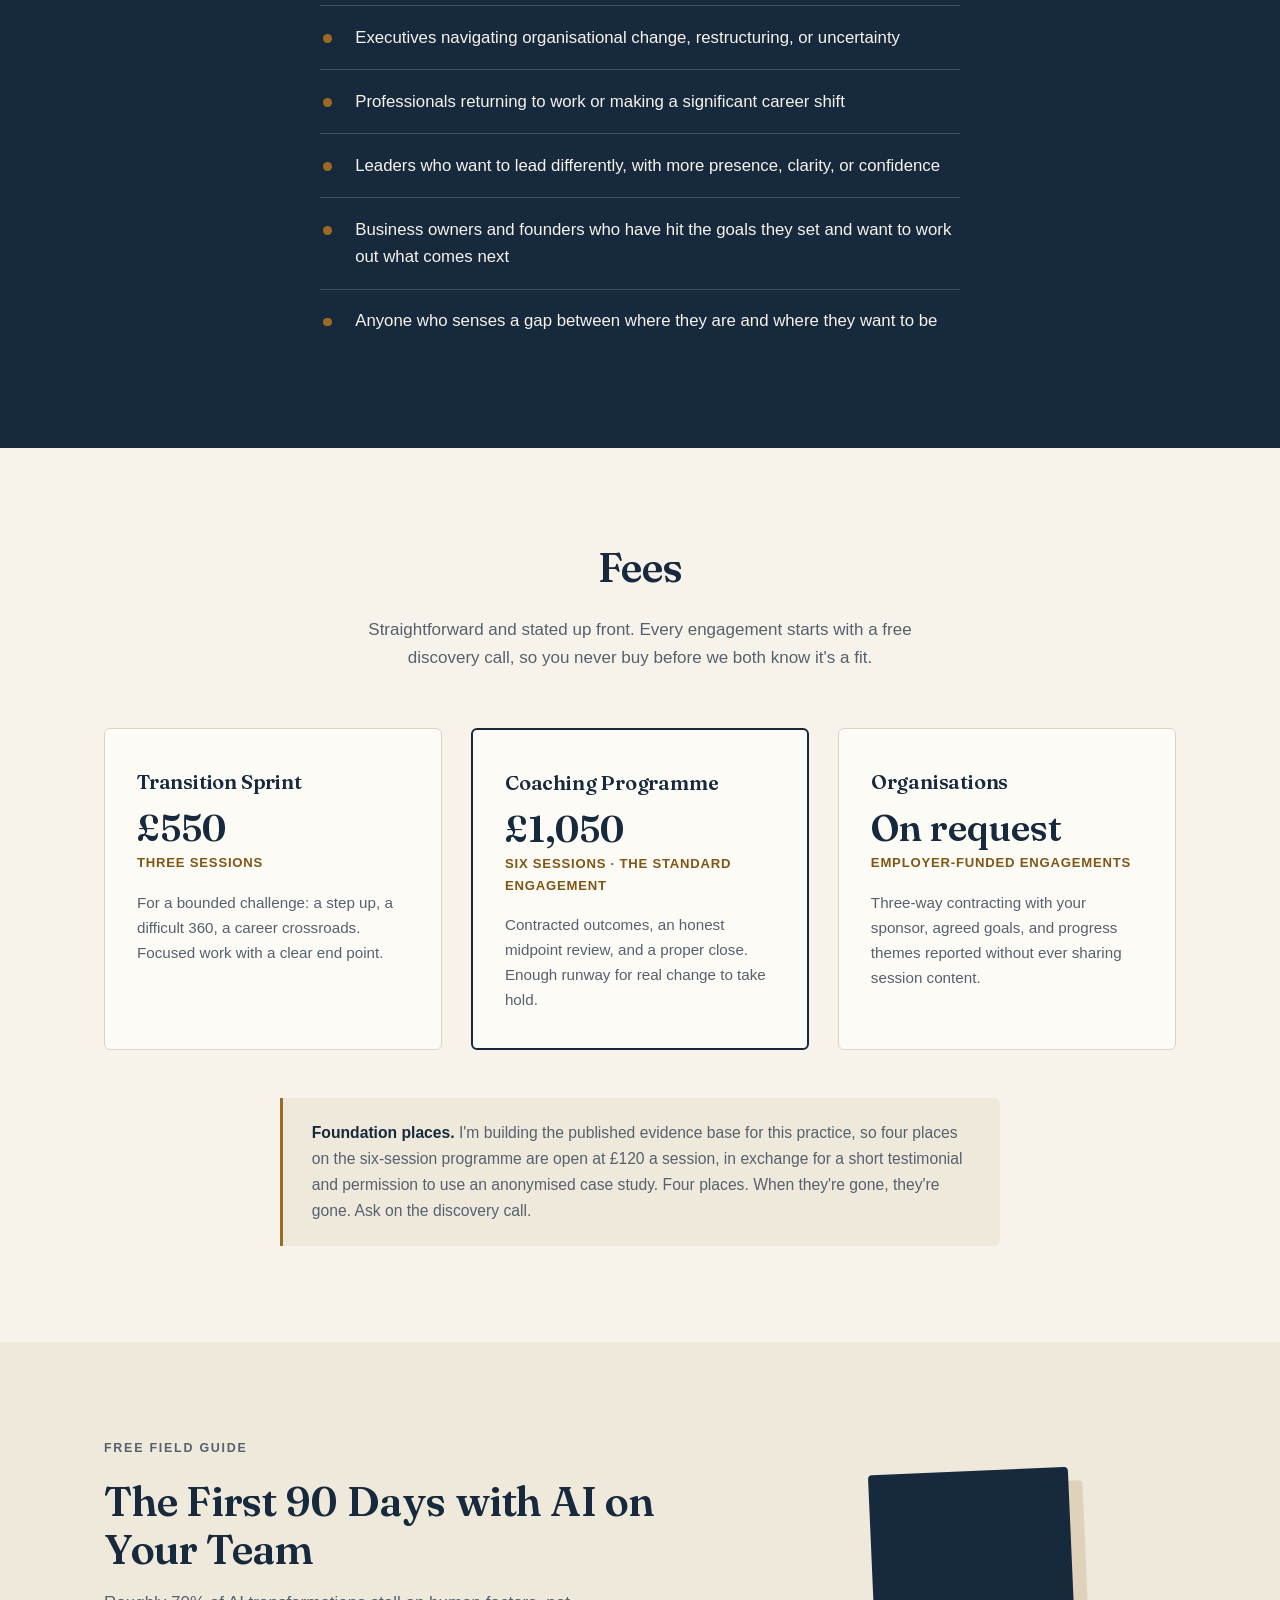
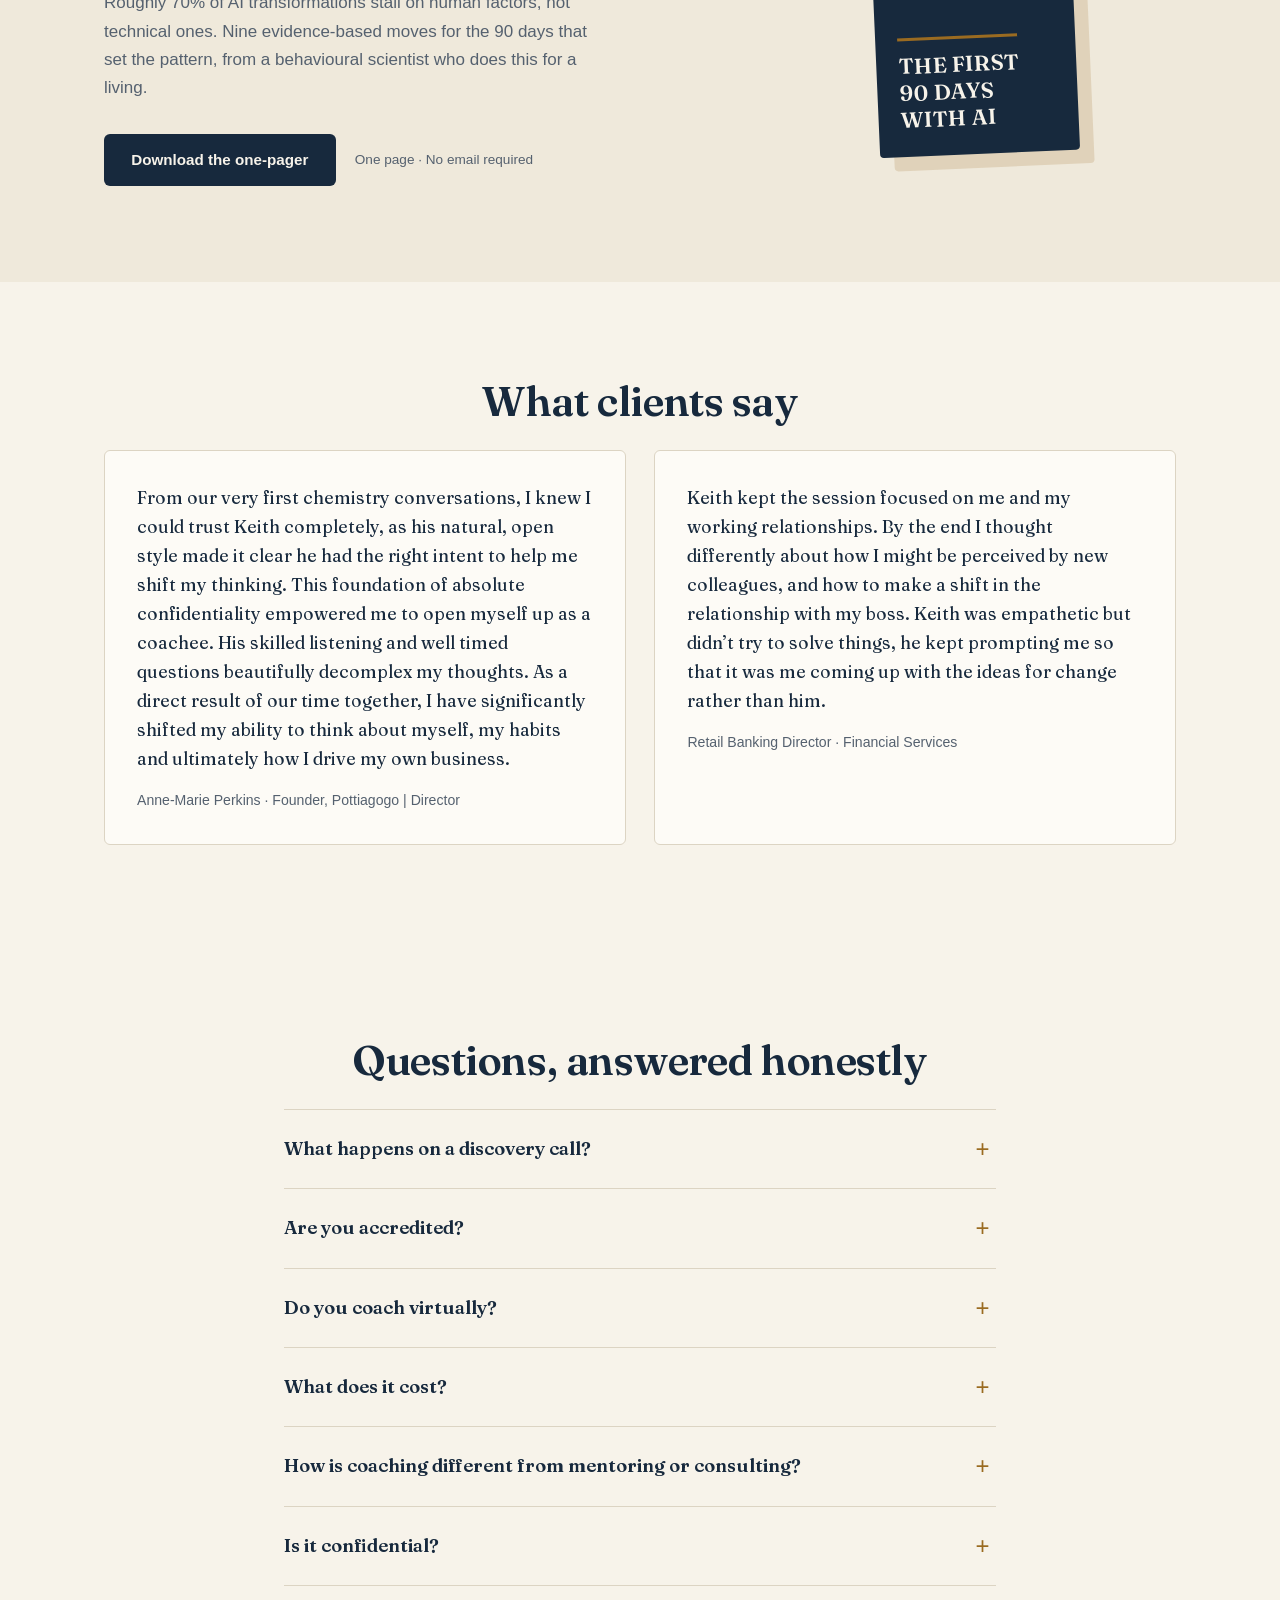
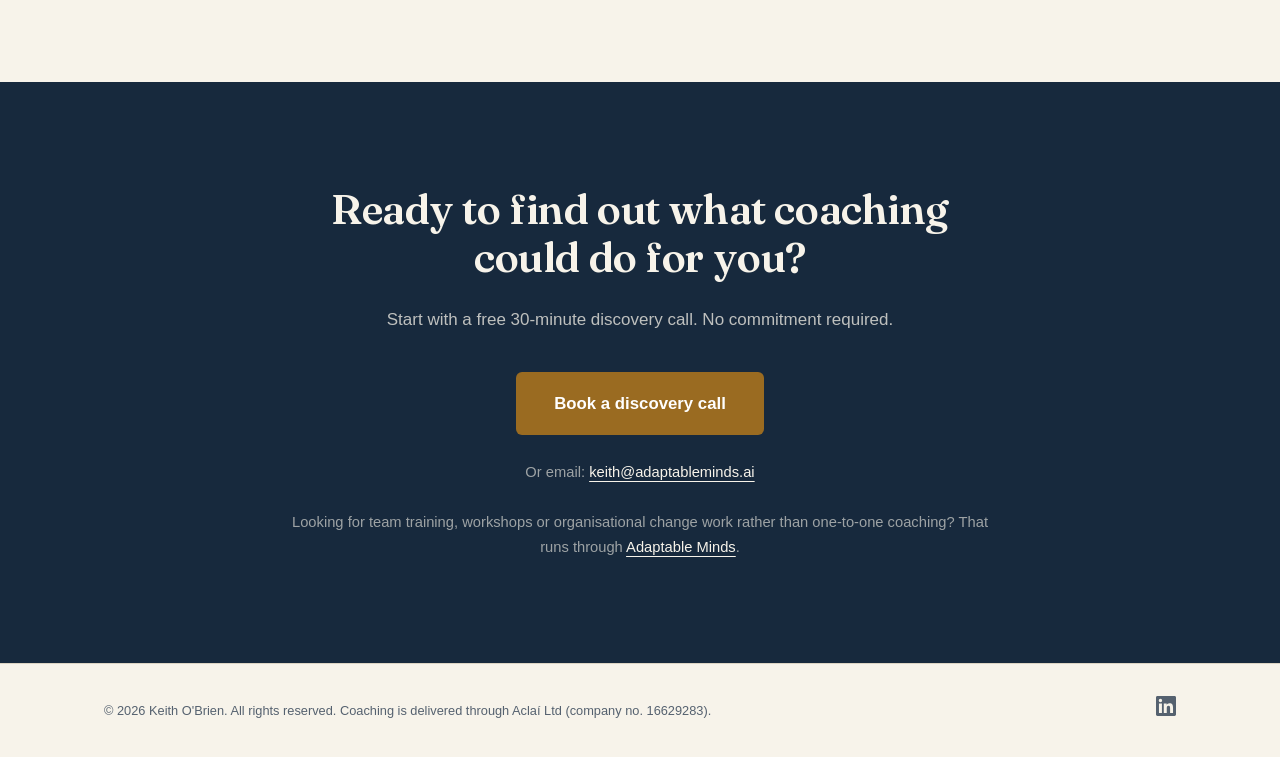
==== commit 5d83e94c: "content: reframe foundation places ahead of the campaign The offer was justified by "as I complete I" ====
--- a/index.html
+++ b/index.html
@@ -66,6 +66,7 @@
             { "@type": "Offer", "name": "Discovery call", "description": "A free, confidential 30-minute conversation to establish fit. No obligation.", "price": "0", "priceCurrency": "GBP" },
             { "@type": "Offer", "name": "Transition Sprint", "description": "Three 60-minute sessions for a bounded challenge: a step up, a difficult 360, a career crossroads.", "price": "550", "priceCurrency": "GBP" },
             { "@type": "Offer", "name": "Coaching Programme", "description": "Six 60-minute sessions. The standard engagement: contracted outcomes, an honest midpoint review, and a proper close.", "price": "1050", "priceCurrency": "GBP" },
+            { "@type": "Offer", "name": "Foundation place (six-session programme)", "description": "One of four places on the six-session programme at \u00a3120 per session, in exchange for a short testimonial and permission to use an anonymised case study. Limited to four clients.", "price": "720", "priceCurrency": "GBP", "availability": "https://schema.org/LimitedAvailability", "eligibleQuantity": { "@type": "QuantitativeValue", "value": 4 } },
             { "@type": "Offer", "name": "Organisational Leadership Programme", "description": "Six sessions with three-way contracting, midpoint and close-out with the sponsor, and a before-and-after measure.", "price": "2500", "priceCurrency": "GBP" }
           ]
         }
@@ -85,7 +86,7 @@
           { "@type": "Question", "name": "What happens on a discovery call?", "acceptedAnswer": { "@type": "Answer", "text": "Thirty minutes, free, confidential, no obligation. You talk about what's prompted the interest; I explain how I work; we both decide whether it's a fit. No hard sell. If I'm not the right coach for you, I'll say so." } },
           { "@type": "Question", "name": "Are you accredited?", "acceptedAnswer": { "@type": "Answer", "text": "I trained through Henley Business School's Professional Certificate in Executive Coaching, the UK's only triple-accredited programme (recognised by the ICF, AC and EMCC), and I'm completing my ICF accreditation. I coach in line with the ICF Core Competencies and Code of Ethics, with regular supervision." } },
           { "@type": "Question", "name": "Do you coach virtually?", "acceptedAnswer": { "@type": "Answer", "text": "Yes. Most coaching is virtual, and the evidence shows outcomes are equivalent to in-person. I meet London clients face-to-face where it helps." } },
-          { "@type": "Question", "name": "What does executive coaching cost?", "acceptedAnswer": { "@type": "Answer", "text": "A six-session programme is \u00a31,050; a three-session Transition Sprint is \u00a3550. Organisational engagements are priced separately. A limited number of foundation places are available at a reduced rate. Ask on the discovery call." } },
+          { "@type": "Question", "name": "What does executive coaching cost?", "acceptedAnswer": { "@type": "Answer", "text": "A six-session programme is \u00a31,050; a three-session Transition Sprint is \u00a3550. Organisational engagements are priced separately. Four foundation places are currently open at \u00a3120 a session, in exchange for a testimonial and an anonymised case study. Ask on the discovery call." } },
           { "@type": "Question", "name": "How is coaching different from mentoring or consulting?", "acceptedAnswer": { "@type": "Answer", "text": "A consultant brings answers; a mentor brings experience; a coach brings the questions that help you find your own way through. I hold the psychology and behavioural science lightly in the background. It shapes what I notice and ask; it's not a lecture you receive." } },
           { "@type": "Question", "name": "Is coaching confidential?", "acceptedAnswer": { "@type": "Answer", "text": "Completely. Nothing you say leaves the room, including in organisational engagements, where sponsors receive agreed goals and progress themes, never content." } }
         ]
@@ -243,7 +244,7 @@
           <p>Three-way contracting with your sponsor, agreed goals, and progress themes reported without ever sharing session content.</p>
         </div>
       </div>
-      <p class="fees-foundation"><strong>Foundation places.</strong> As I complete ICF accreditation, I'm offering my first four individual clients the full programme at £120 per session, in exchange for a short testimonial and an anonymised case study. Four places; when they're gone, they're gone. Ask on the discovery call.</p>
+      <p class="fees-foundation"><strong>Foundation places.</strong> I'm building the published evidence base for this practice, so four places on the six-session programme are open at £120 a session, in exchange for a short testimonial and permission to use an anonymised case study. Four places. When they're gone, they're gone. Ask on the discovery call.</p>
     </div>
   </section>
 
@@ -304,7 +305,7 @@
       </details>
       <details>
         <summary>What does it cost?</summary>
-        <p>A six-session programme is £1,050; a three-session Transition Sprint is £550. Organisational engagements are priced separately. A limited number of foundation places are available at a reduced rate while I complete my ICF hours. Ask on the discovery call.</p>
+        <p>A six-session programme is £1,050; a three-session Transition Sprint is £550. Organisational engagements are priced separately. Four foundation places are currently open at £120 a session, in exchange for a testimonial and an anonymised case study. Ask on the discovery call.</p>
       </details>
       <details>
         <summary>How is coaching different from mentoring or consulting?</summary>
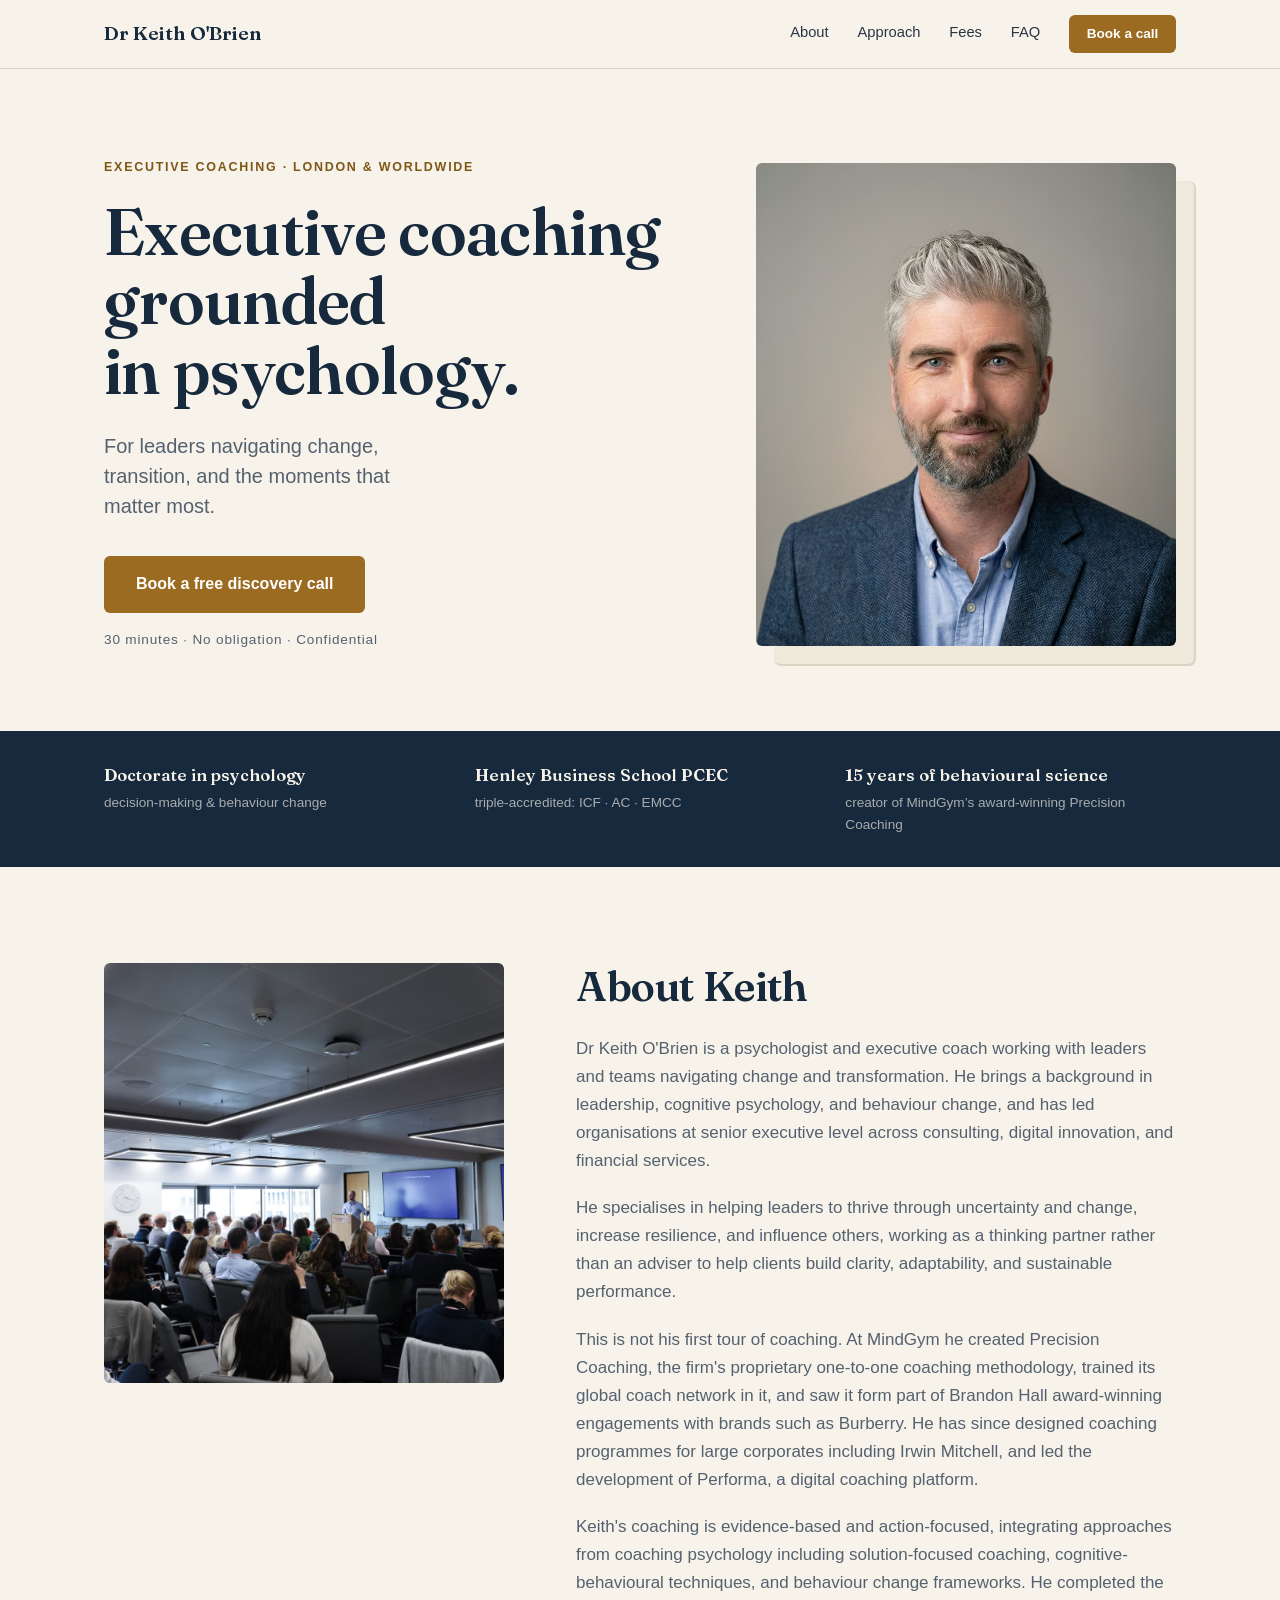
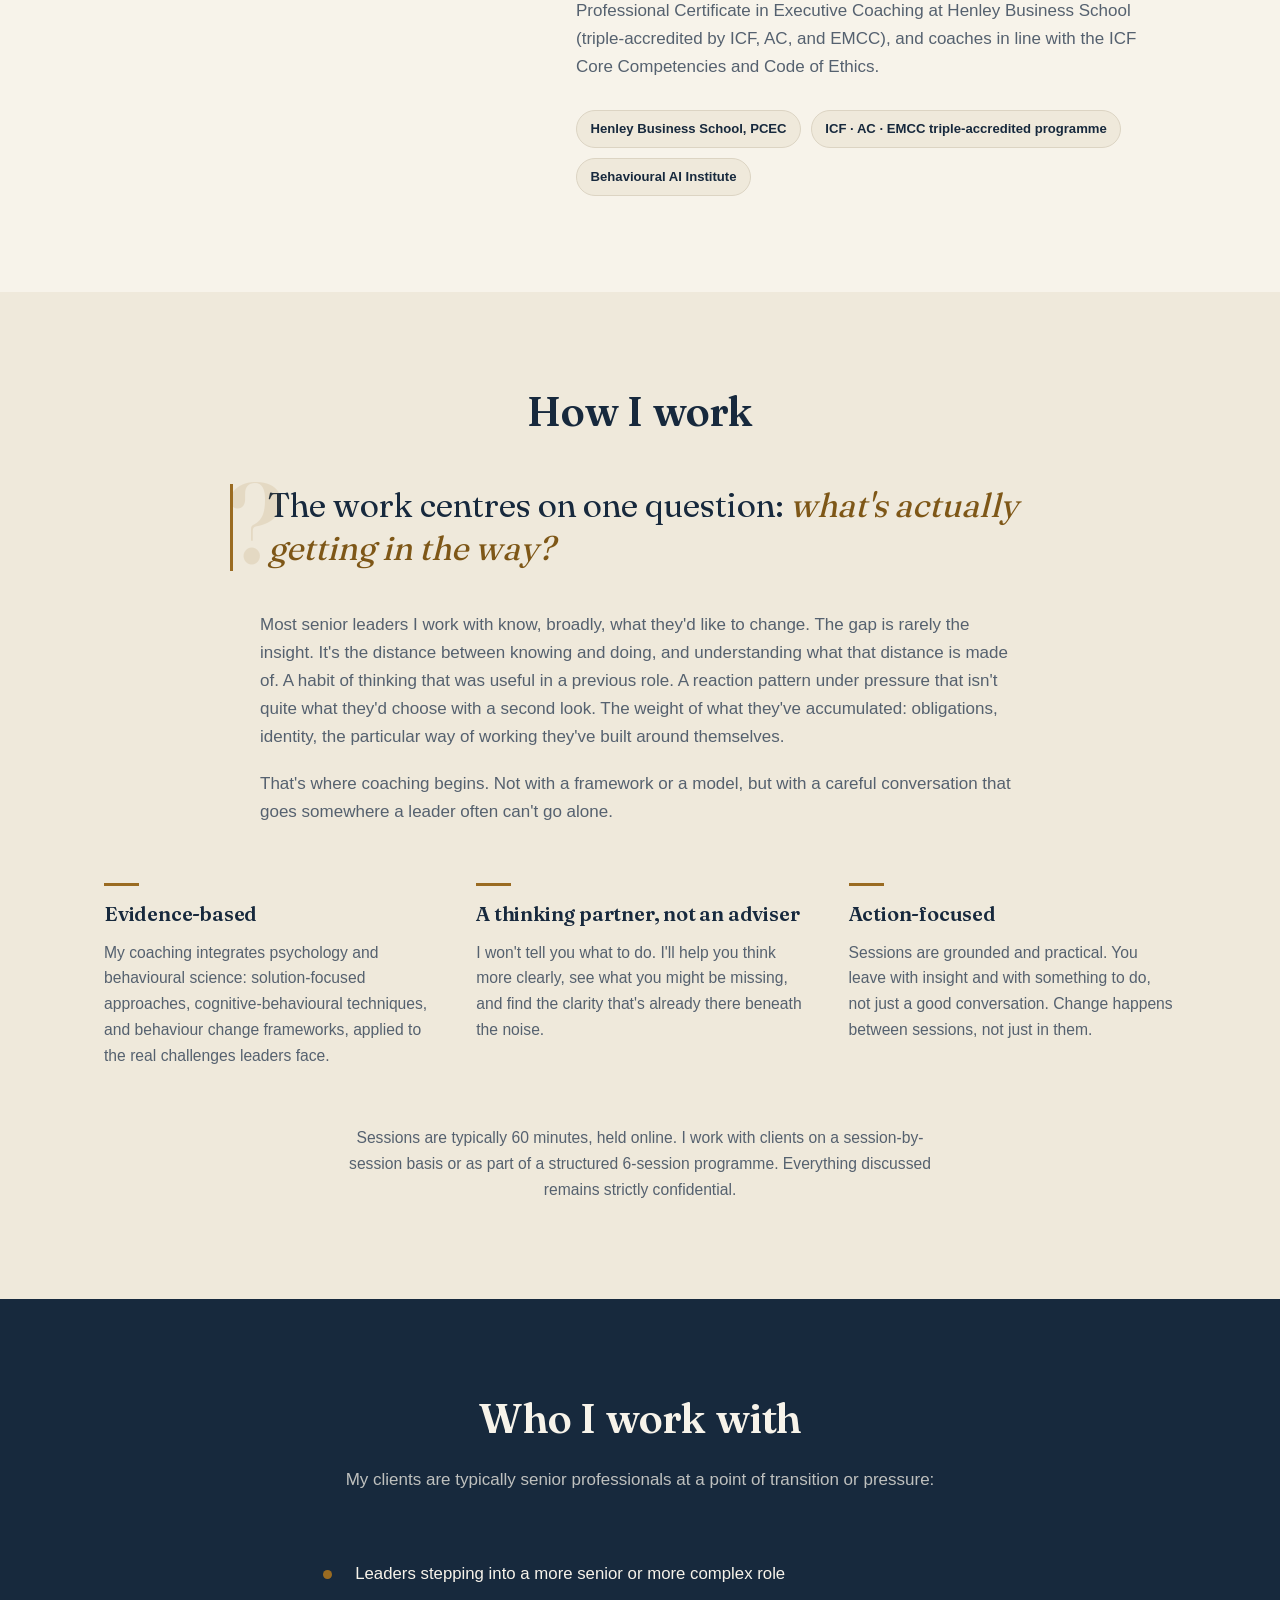
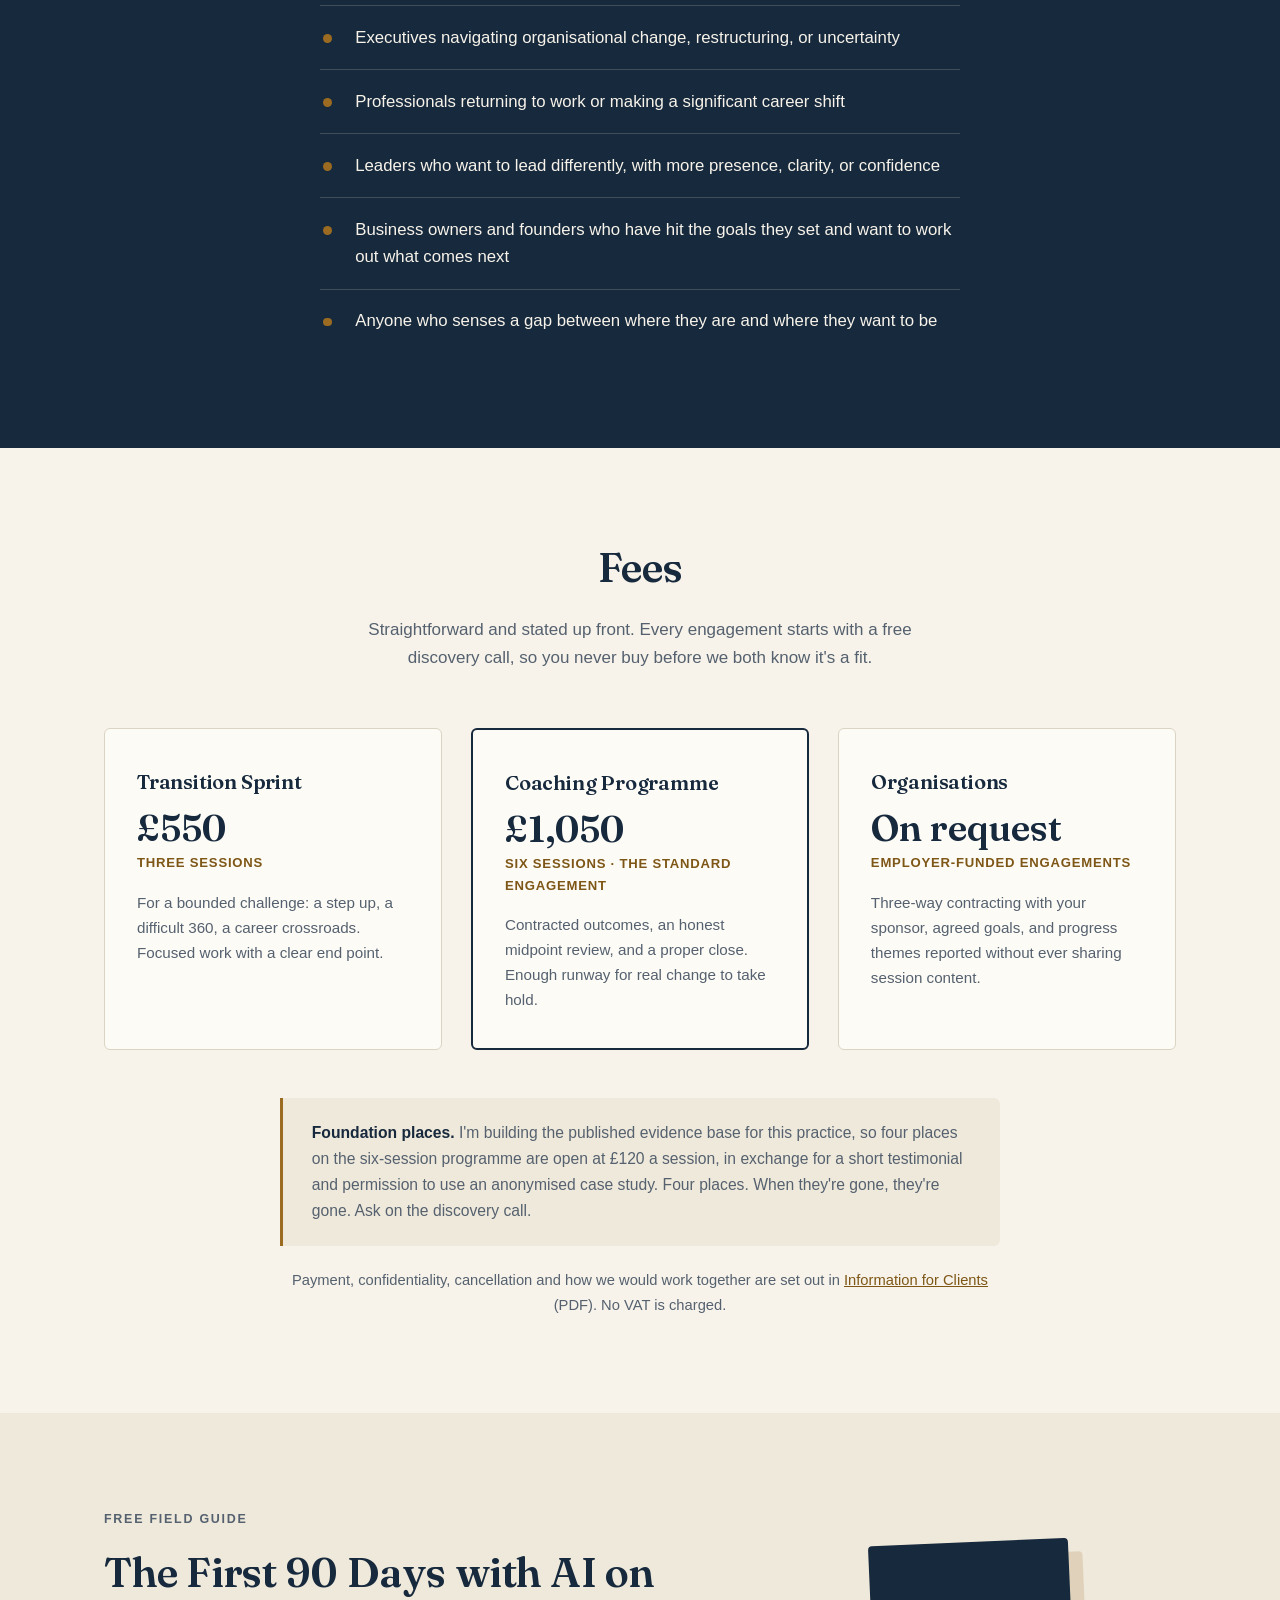
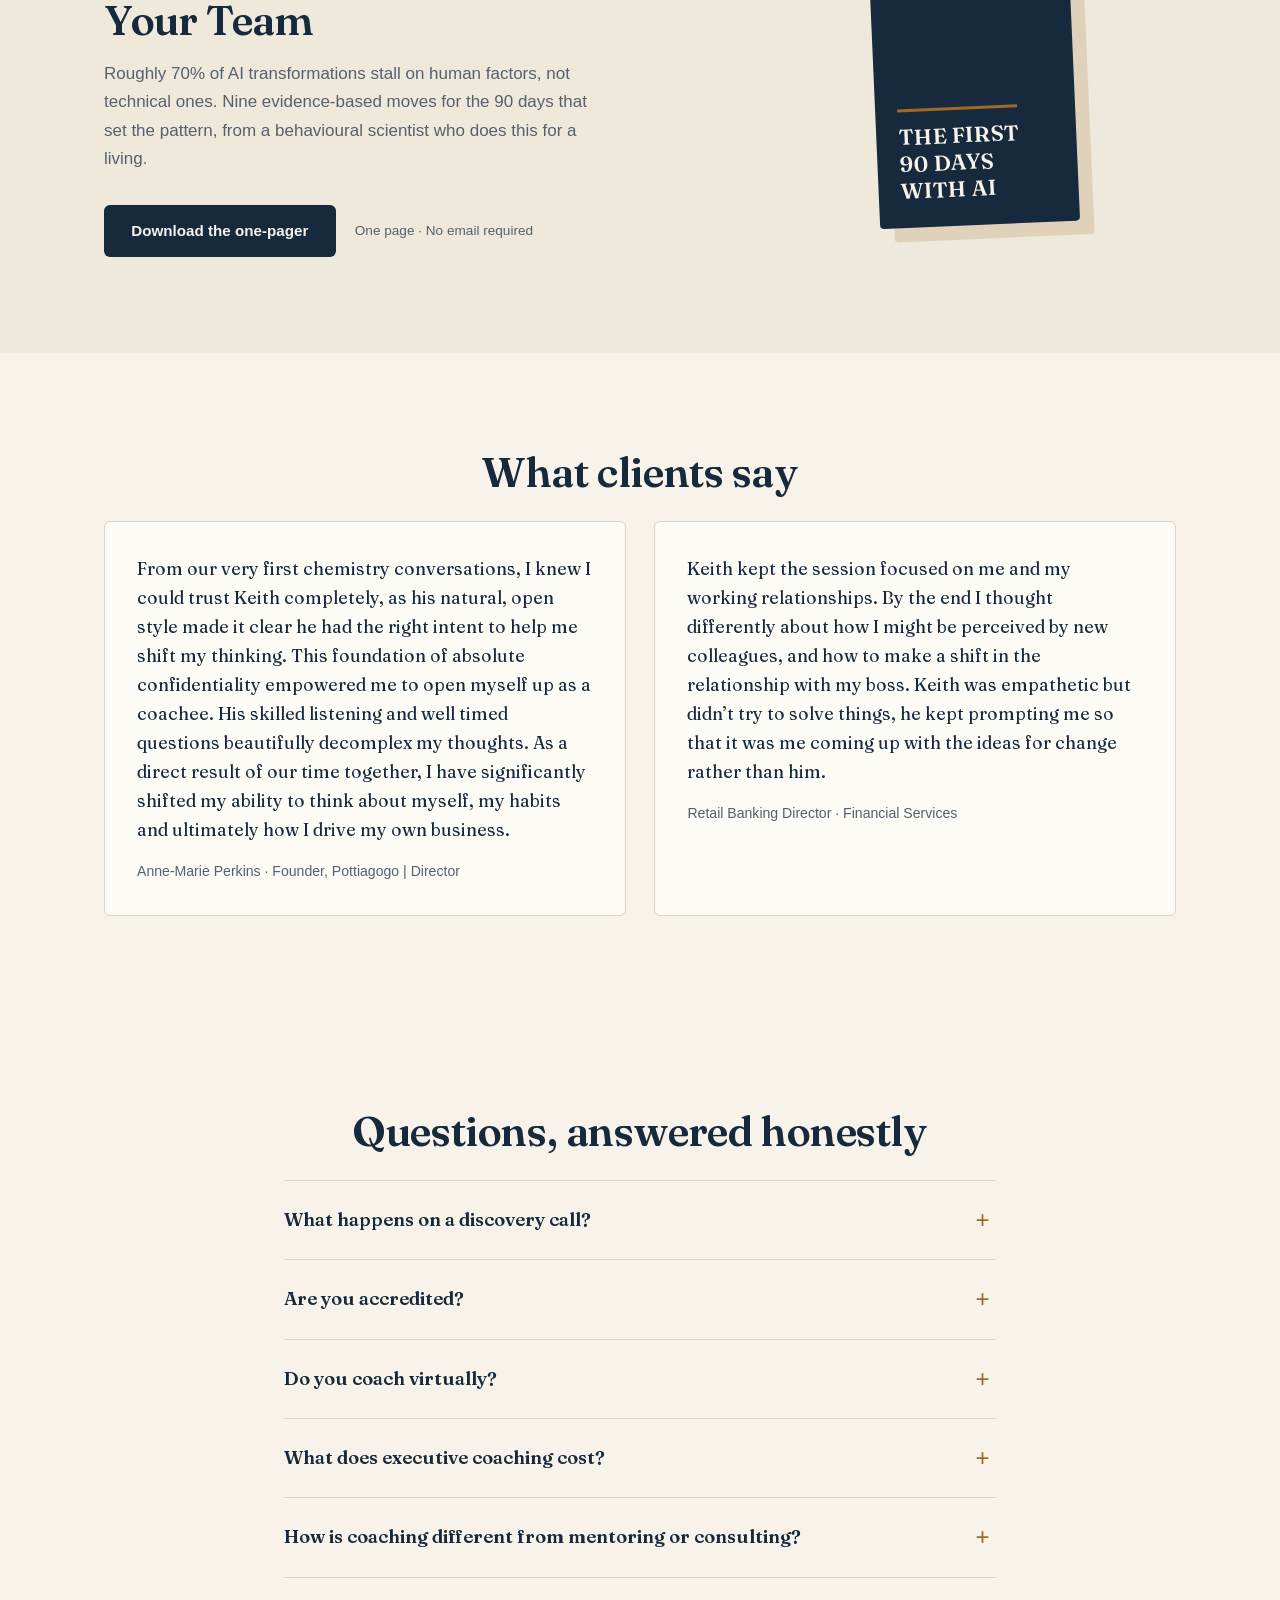
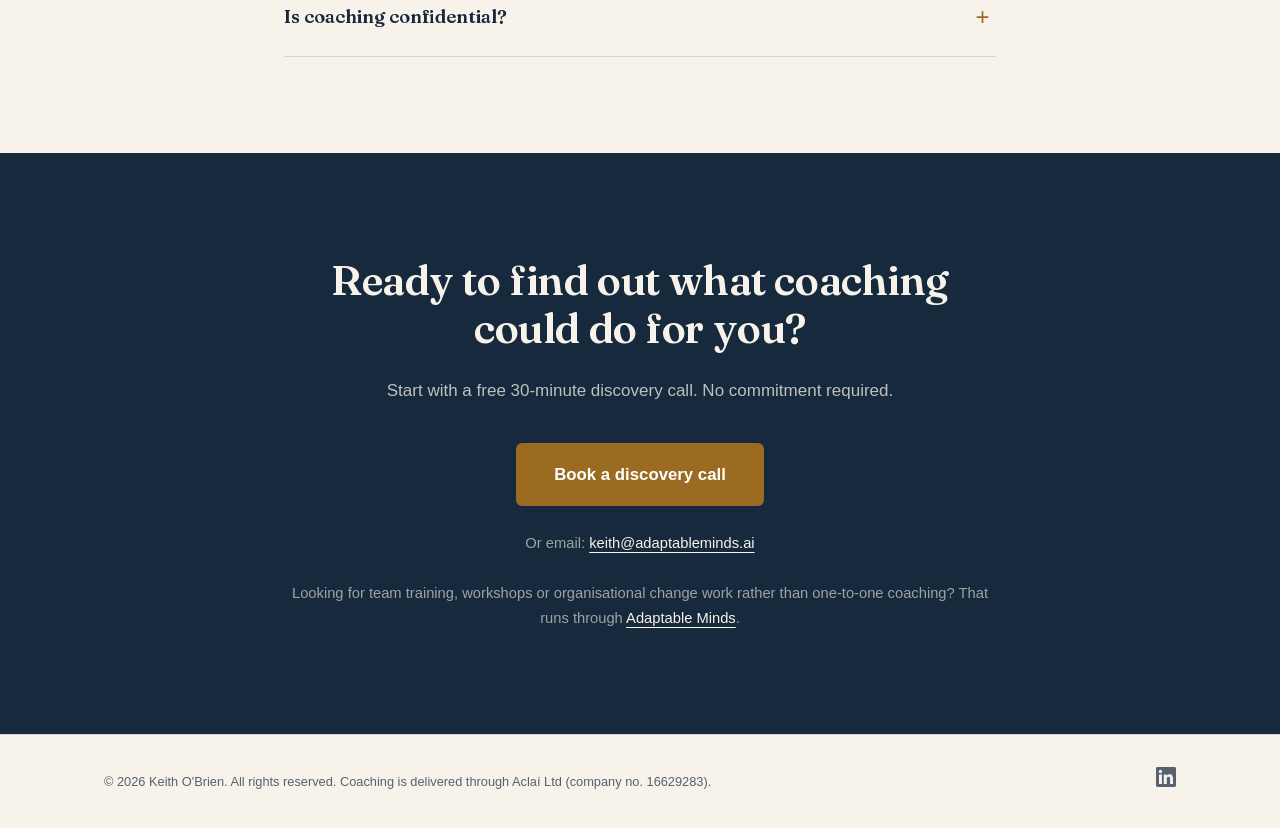
==== commit c0f01707: "site: SEO, AEO and consistency fixes from the 10 Oct audit Title with intent, FAQ questions match sc" ====
--- a/index.html
+++ b/index.html
@@ -3,7 +3,7 @@
 <head>
   <meta charset="utf-8">
   <meta name="viewport" content="width=device-width, initial-scale=1">
-  <title>Dr Keith O'Brien — Executive Coach &amp; Behavioural Scientist</title>
+  <title>Executive Coach in London and Online | Dr Keith O'Brien</title>
   <meta name="description" content="Evidence-based executive coaching from a psychologist and behavioural scientist, for leaders navigating change, transition and AI. London &amp; virtual.">
   <link rel="canonical" href="https://drkeithobrien.com/">
   <link rel="icon" href="assets/favicon.svg" type="image/svg+xml">
@@ -11,7 +11,7 @@
   <!-- Open Graph / social -->
   <meta property="og:type" content="website">
   <meta property="og:url" content="https://drkeithobrien.com/">
-  <meta property="og:title" content="Dr Keith O'Brien — Executive Coach &amp; Behavioural Scientist">
+  <meta property="og:title" content="Executive Coach in London and Online | Dr Keith O'Brien">
   <meta property="og:description" content="Evidence-based executive coaching for leaders navigating change, transition and AI. London &amp; virtual.">
   <meta property="og:image" content="https://drkeithobrien.com/assets/og-image.png">
   <meta name="twitter:card" content="summary_large_image">
@@ -54,7 +54,7 @@
         "email": "keith@adaptableminds.ai",
         "founder": { "@id": "https://drkeithobrien.com/#keith" },
         "provider": { "@id": "https://drkeithobrien.com/#keith" },
-        "parentOrganization": { "@type": "Organization", "name": "Acla\u00ed Ltd", "identifier": "16629283" },
+        "parentOrganization": { "@type": "Organization", "name": "Acla\u00ed Ltd", "legalName": "ACLA\u00cd LTD", "identifier": "16629283", "sameAs": ["https://find-and-update.company-information.service.gov.uk/company/16629283"] },
         "areaServed": [{ "@type": "City", "name": "London" }, { "@type": "Country", "name": "United Kingdom" }, "Worldwide (virtual)"],
         "serviceType": "Executive Coaching",
         "priceRange": "\u00a3550-\u00a32500",
@@ -72,6 +72,16 @@
         }
       },
       {
+        "@type": "WebPage",
+        "@id": "https://drkeithobrien.com/#webpage",
+        "url": "https://drkeithobrien.com/",
+        "name": "Executive Coach in London and Online | Dr Keith O'Brien",
+        "isPartOf": { "@id": "https://drkeithobrien.com/#website" },
+        "about": { "@id": "https://drkeithobrien.com/#keith" },
+        "inLanguage": "en-GB",
+        "dateModified": "2026-10-10"
+      },
+      {
         "@type": "WebSite",
         "@id": "https://drkeithobrien.com/#website",
         "url": "https://drkeithobrien.com",
@@ -83,8 +93,8 @@
         "@type": "FAQPage",
         "@id": "https://drkeithobrien.com/#faq",
         "mainEntity": [
-          { "@type": "Question", "name": "What happens on a discovery call?", "acceptedAnswer": { "@type": "Answer", "text": "Thirty minutes, free, confidential, no obligation. You talk about what's prompted the interest; I explain how I work; we both decide whether it's a fit. No hard sell. If I'm not the right coach for you, I'll say so." } },
-          { "@type": "Question", "name": "Are you accredited?", "acceptedAnswer": { "@type": "Answer", "text": "I trained through Henley Business School's Professional Certificate in Executive Coaching, the UK's only triple-accredited programme (recognised by the ICF, AC and EMCC), and I'm completing my ICF accreditation. I coach in line with the ICF Core Competencies and Code of Ethics, with regular supervision." } },
+          { "@type": "Question", "name": "What happens on a discovery call?", "acceptedAnswer": { "@type": "Answer", "text": "Thirty minutes, free, confidential, no obligation. You talk about what's prompted the interest; I explain how I work; we both decide whether it's a fit. No hard sell. If I'm not the right coach for you, I'll say so. Before the call, Information for Clients explains how I work, including confidentiality and cancellation." } },
+          { "@type": "Question", "name": "Are you accredited?", "acceptedAnswer": { "@type": "Answer", "text": "I trained through Henley Business School's Professional Certificate in Executive Coaching, a triple-accredited programme (recognised by the ICF, AC and EMCC), and I'm working towards my ICF accreditation. I coach in line with the ICF Core Competencies and Code of Ethics, with regular supervision." } },
           { "@type": "Question", "name": "Do you coach virtually?", "acceptedAnswer": { "@type": "Answer", "text": "Yes. Most coaching is virtual, and the evidence shows outcomes are equivalent to in-person. I meet London clients face-to-face where it helps." } },
           { "@type": "Question", "name": "What does executive coaching cost?", "acceptedAnswer": { "@type": "Answer", "text": "A six-session programme is \u00a31,050; a three-session Transition Sprint is \u00a3550. Organisational engagements are priced separately. Four foundation places are currently open at \u00a3120 a session, in exchange for a testimonial and an anonymised case study. Ask on the discovery call." } },
           { "@type": "Question", "name": "How is coaching different from mentoring or consulting?", "acceptedAnswer": { "@type": "Answer", "text": "A consultant brings answers; a mentor brings experience; a coach brings the questions that help you find your own way through. I hold the psychology and behavioural science lightly in the background. It shapes what I notice and ask; it's not a lecture you receive." } },
@@ -98,10 +108,8 @@
   <link rel="preload" href="assets/fonts/fraunces-latin.woff2" as="font" type="font/woff2" crossorigin>
   <link rel="stylesheet" href="styles.css">
 
-  <!-- Analytics slot (Cloudflare Web Analytics — cookie-free, no banner needed).
-       Uncomment and add your token from dash.cloudflare.com → Web Analytics:
-  <script defer src="https://static.cloudflareinsights.com/beacon.min.js" data-cf-beacon='{"token": "YOUR_TOKEN"}'></script>
-  -->
+  <!-- Cloudflare Web Analytics: cookie-free, no consent banner required. -->
+  <script type="module" src="https://static.cloudflareinsights.com/beacon.min.js" data-cf-beacon='{"token": "ed7b60b5332044b8bb33d2472e0bb840"}'></script>
 </head>
 <body>
 
@@ -163,9 +171,9 @@
         <p>Dr Keith O'Brien is a psychologist and executive coach working with leaders and teams navigating change and transformation. He brings a background in leadership, cognitive psychology, and behaviour change, and has led organisations at senior executive level across consulting, digital innovation, and financial services.</p>
         <p>He specialises in helping leaders to thrive through uncertainty and change, increase resilience, and influence others, working as a thinking partner rather than an adviser to help clients build clarity, adaptability, and sustainable performance.</p>
         <p>This is not his first tour of coaching. At MindGym he created Precision Coaching, the firm's proprietary one-to-one coaching methodology, trained its global coach network in it, and saw it form part of Brandon Hall award-winning engagements with brands such as Burberry. He has since designed coaching programmes for large corporates including Irwin Mitchell, and led the development of Performa, a digital coaching platform.</p>
-        <p>Keith's coaching is evidence-based and action-focused, integrating approaches from coaching psychology including solution-focused coaching, cognitive-behavioural techniques, and behaviour change frameworks. He is completing the Professional Certificate in Executive Coaching at Henley Business School (triple-accredited by ICF, AC, and EMCC), and coaches in line with the ICF Core Competencies and Code of Ethics.</p>
+        <p>Keith's coaching is evidence-based and action-focused, integrating approaches from coaching psychology including solution-focused coaching, cognitive-behavioural techniques, and behaviour change frameworks. He completed the Professional Certificate in Executive Coaching at Henley Business School (triple-accredited by ICF, AC, and EMCC), and coaches in line with the ICF Core Competencies and Code of Ethics.</p>
         <ul class="badges" aria-label="Accreditations">
-          <li>Henley Business School — PCEC</li>
+          <li>Henley Business School, PCEC</li>
           <li>ICF &middot; AC &middot; EMCC triple-accredited programme</li>
           <li>Behavioural AI Institute</li>
         </ul>
@@ -245,6 +253,7 @@
         </div>
       </div>
       <p class="fees-foundation"><strong>Foundation places.</strong> I'm building the published evidence base for this practice, so four places on the six-session programme are open at £120 a session, in exchange for a short testimonial and permission to use an anonymised case study. Four places. When they're gone, they're gone. Ask on the discovery call.</p>
+      <p class="fees-terms">Payment, confidentiality, cancellation and how we would work together are set out in <a href="assets/Information-for-Clients.pdf">Information for Clients</a> (PDF). No VAT is charged.</p>
     </div>
   </section>
 
@@ -293,18 +302,18 @@
       <h2 class="centered">Questions, answered honestly</h2>
       <details>
         <summary>What happens on a discovery call?</summary>
-        <p>Thirty minutes, free, confidential, no obligation. You talk about what's prompted the interest; I explain how I work; we both decide whether it's a fit. No hard sell. If I'm not the right coach for you, I'll say so.</p>
+        <p>Thirty minutes, free, confidential, no obligation. You talk about what's prompted the interest; I explain how I work; we both decide whether it's a fit. No hard sell. If I'm not the right coach for you, I'll say so. Before the call, <a href="assets/Information-for-Clients.pdf">Information for Clients</a> (PDF) explains how I work, including confidentiality and cancellation.</p>
       </details>
       <details>
         <summary>Are you accredited?</summary>
-        <p>I trained through Henley Business School's Professional Certificate in Executive Coaching, the UK's only triple-accredited programme (recognised by the ICF, AC and EMCC), and I'm completing my ICF accreditation. I coach in line with the ICF Core Competencies and Code of Ethics, with regular supervision.</p>
+        <p>I trained through Henley Business School's Professional Certificate in Executive Coaching, a triple-accredited programme (recognised by the ICF, AC and EMCC), and I'm working towards my ICF accreditation. I coach in line with the ICF Core Competencies and Code of Ethics, with regular supervision.</p>
       </details>
       <details>
         <summary>Do you coach virtually?</summary>
         <p>Yes. Most coaching is virtual, and the evidence shows outcomes are equivalent to in-person. I meet London clients face-to-face where it helps.</p>
       </details>
       <details>
-        <summary>What does it cost?</summary>
+        <summary>What does executive coaching cost?</summary>
         <p>A six-session programme is £1,050; a three-session Transition Sprint is £550. Organisational engagements are priced separately. Four foundation places are currently open at £120 a session, in exchange for a testimonial and an anonymised case study. Ask on the discovery call.</p>
       </details>
       <details>
@@ -312,7 +321,7 @@
         <p>A consultant brings answers; a mentor brings experience; a coach brings the questions that help you find your own way through. I hold the psychology and behavioural science lightly in the background. It shapes what I notice and ask; it's not a lecture you receive.</p>
       </details>
       <details>
-        <summary>Is it confidential?</summary>
+        <summary>Is coaching confidential?</summary>
         <p>Completely. Nothing you say leaves the room, including in organisational engagements, where sponsors receive agreed goals and progress themes, never content.</p>
       </details>
     </div>
--- a/styles.css
+++ b/styles.css
@@ -279,6 +279,8 @@
   font-size: 0.98rem; color: var(--text-muted);
 }
 .fees-foundation strong { color: var(--ink); }
+.fees-terms { max-width: 720px; margin: 1.4rem auto 0; font-size: 0.92rem; color: var(--text-muted); text-align: center; }
+.fees-terms a { color: var(--brass-deep); }
 
 /* ---------- Lead magnet ---------- */
 .magnet-inner {
